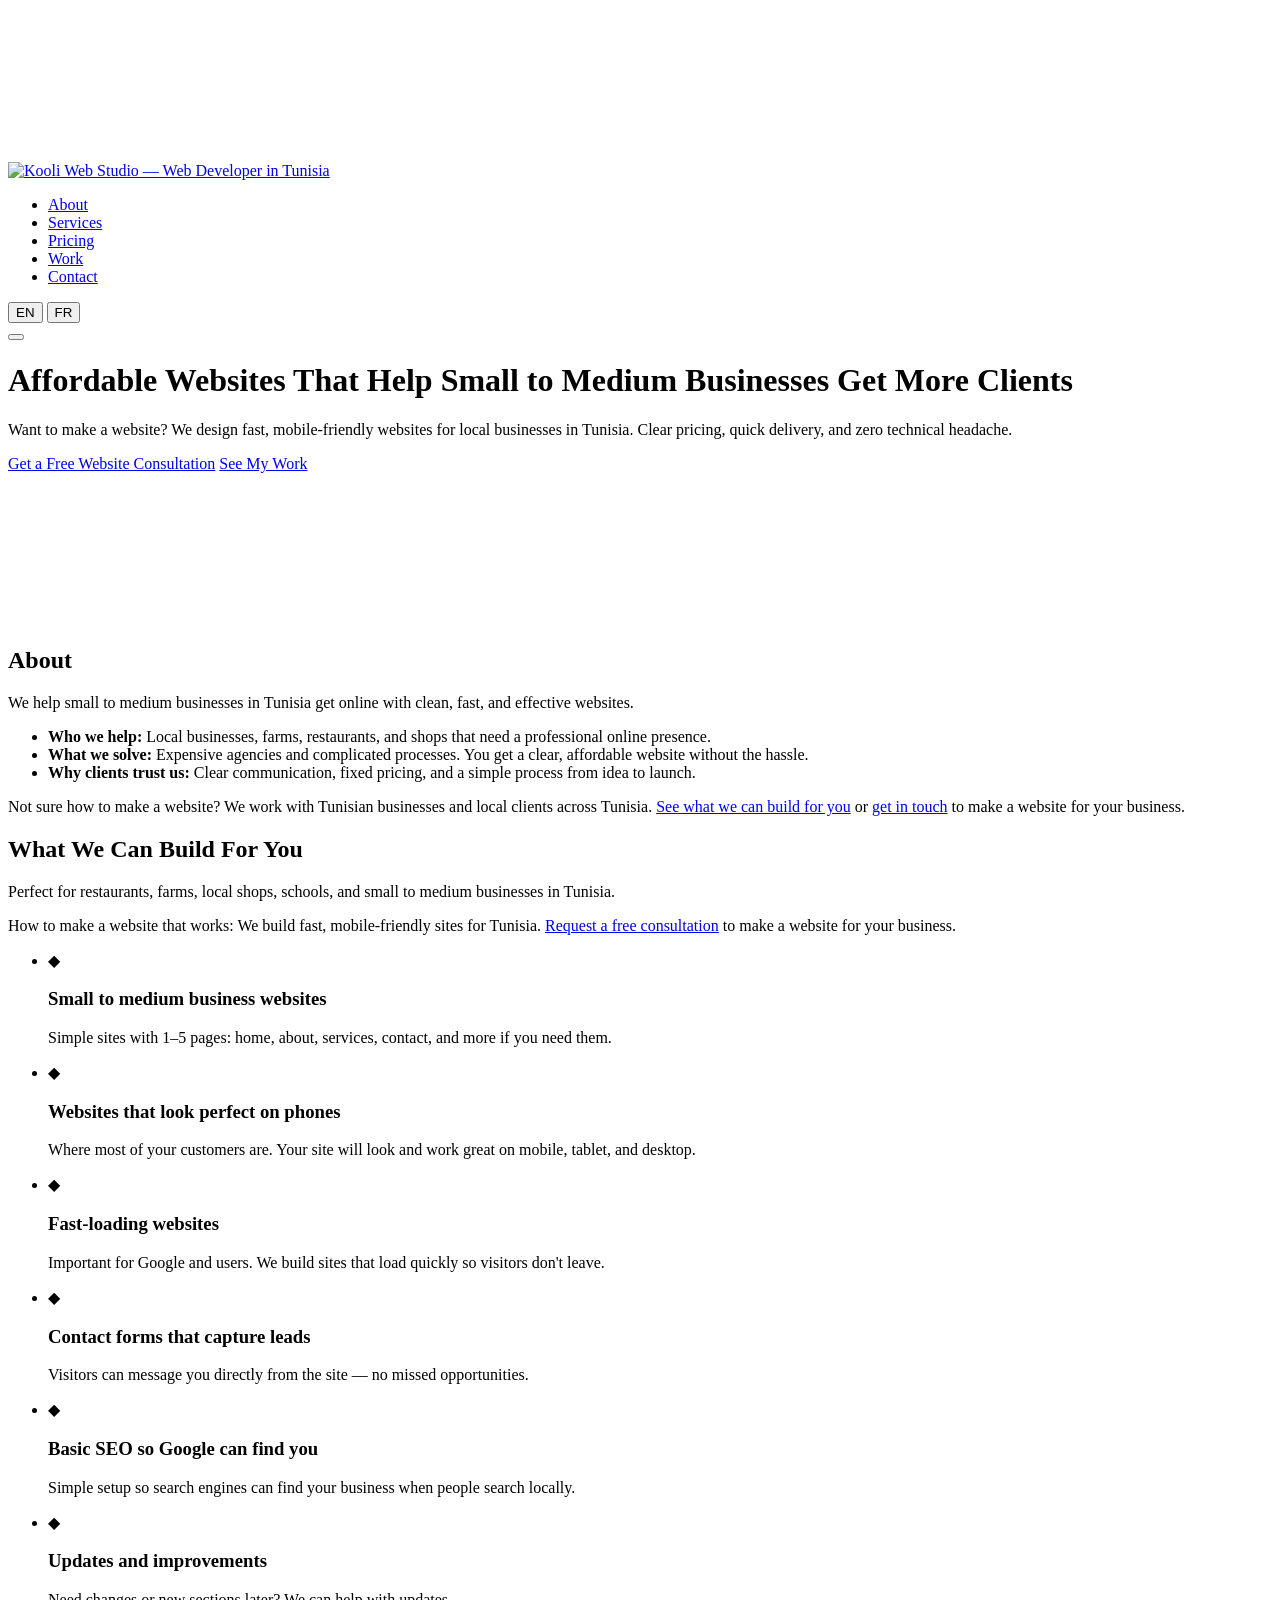
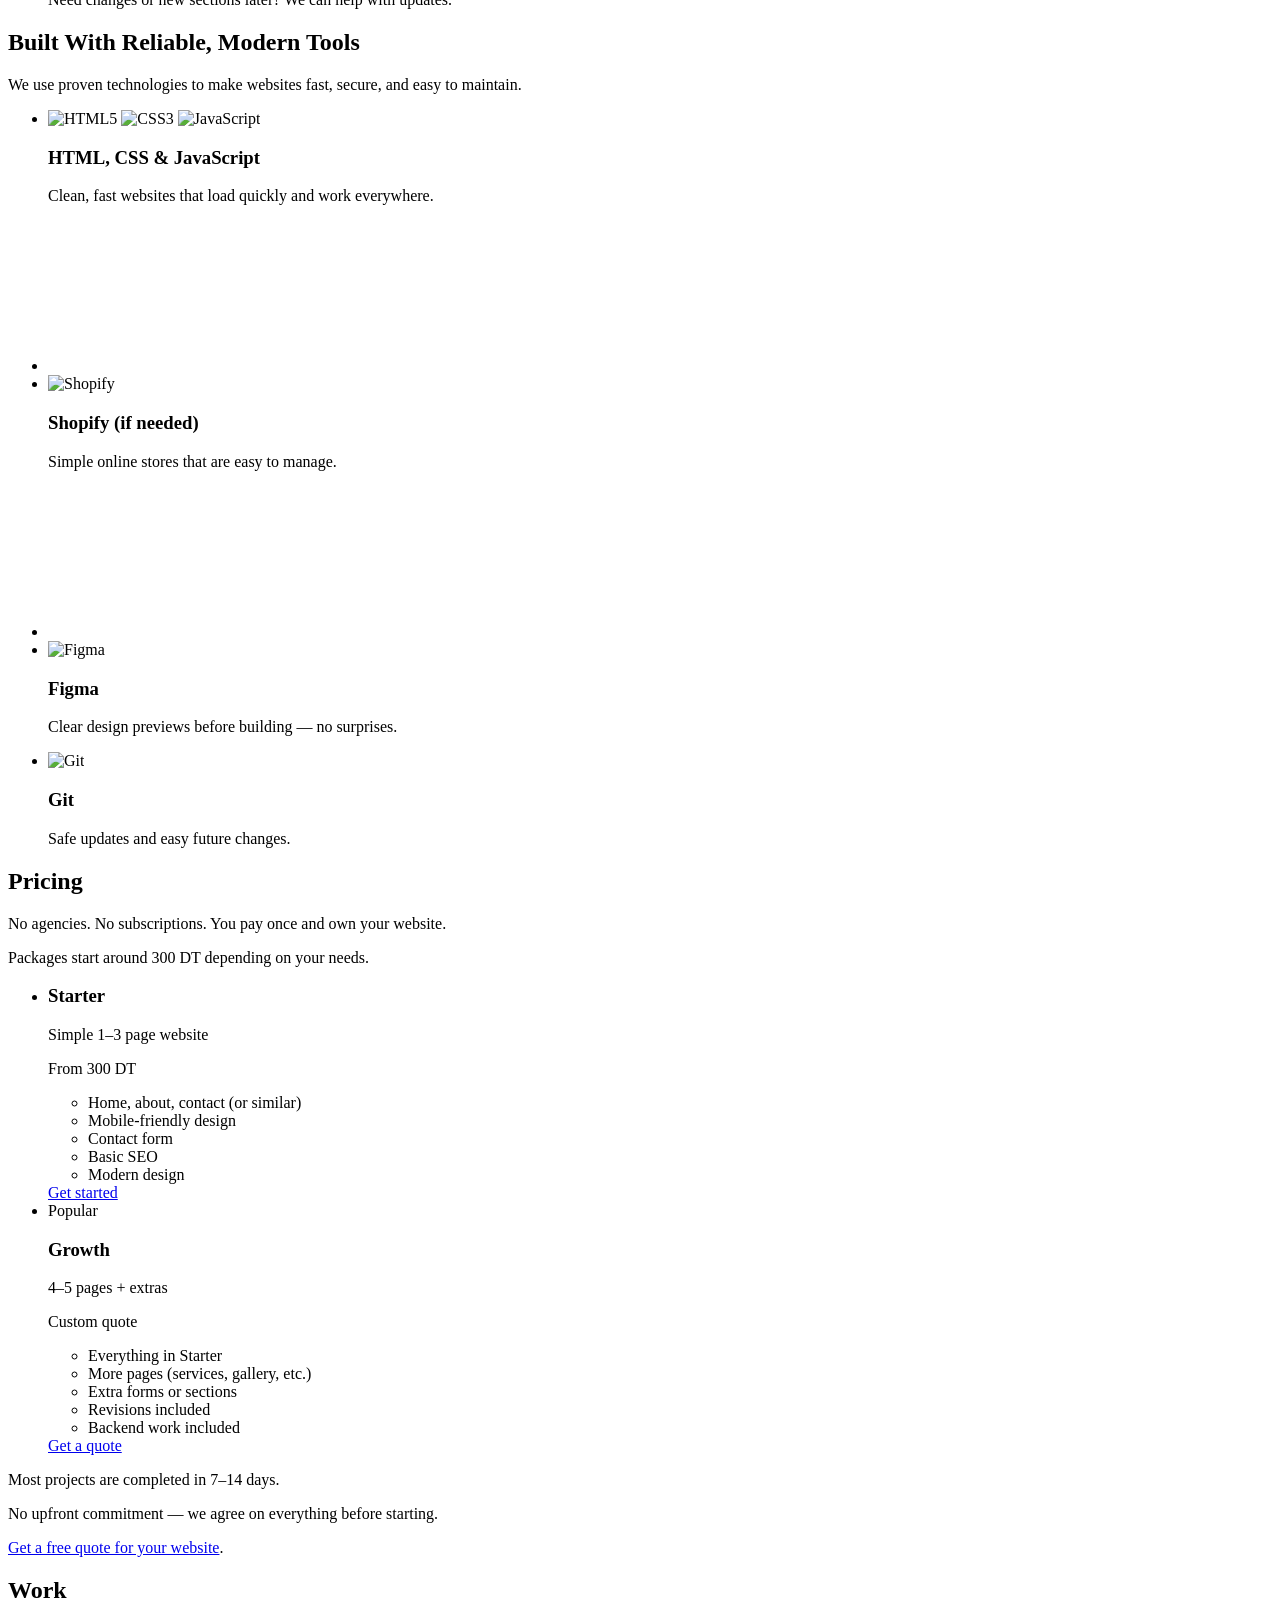
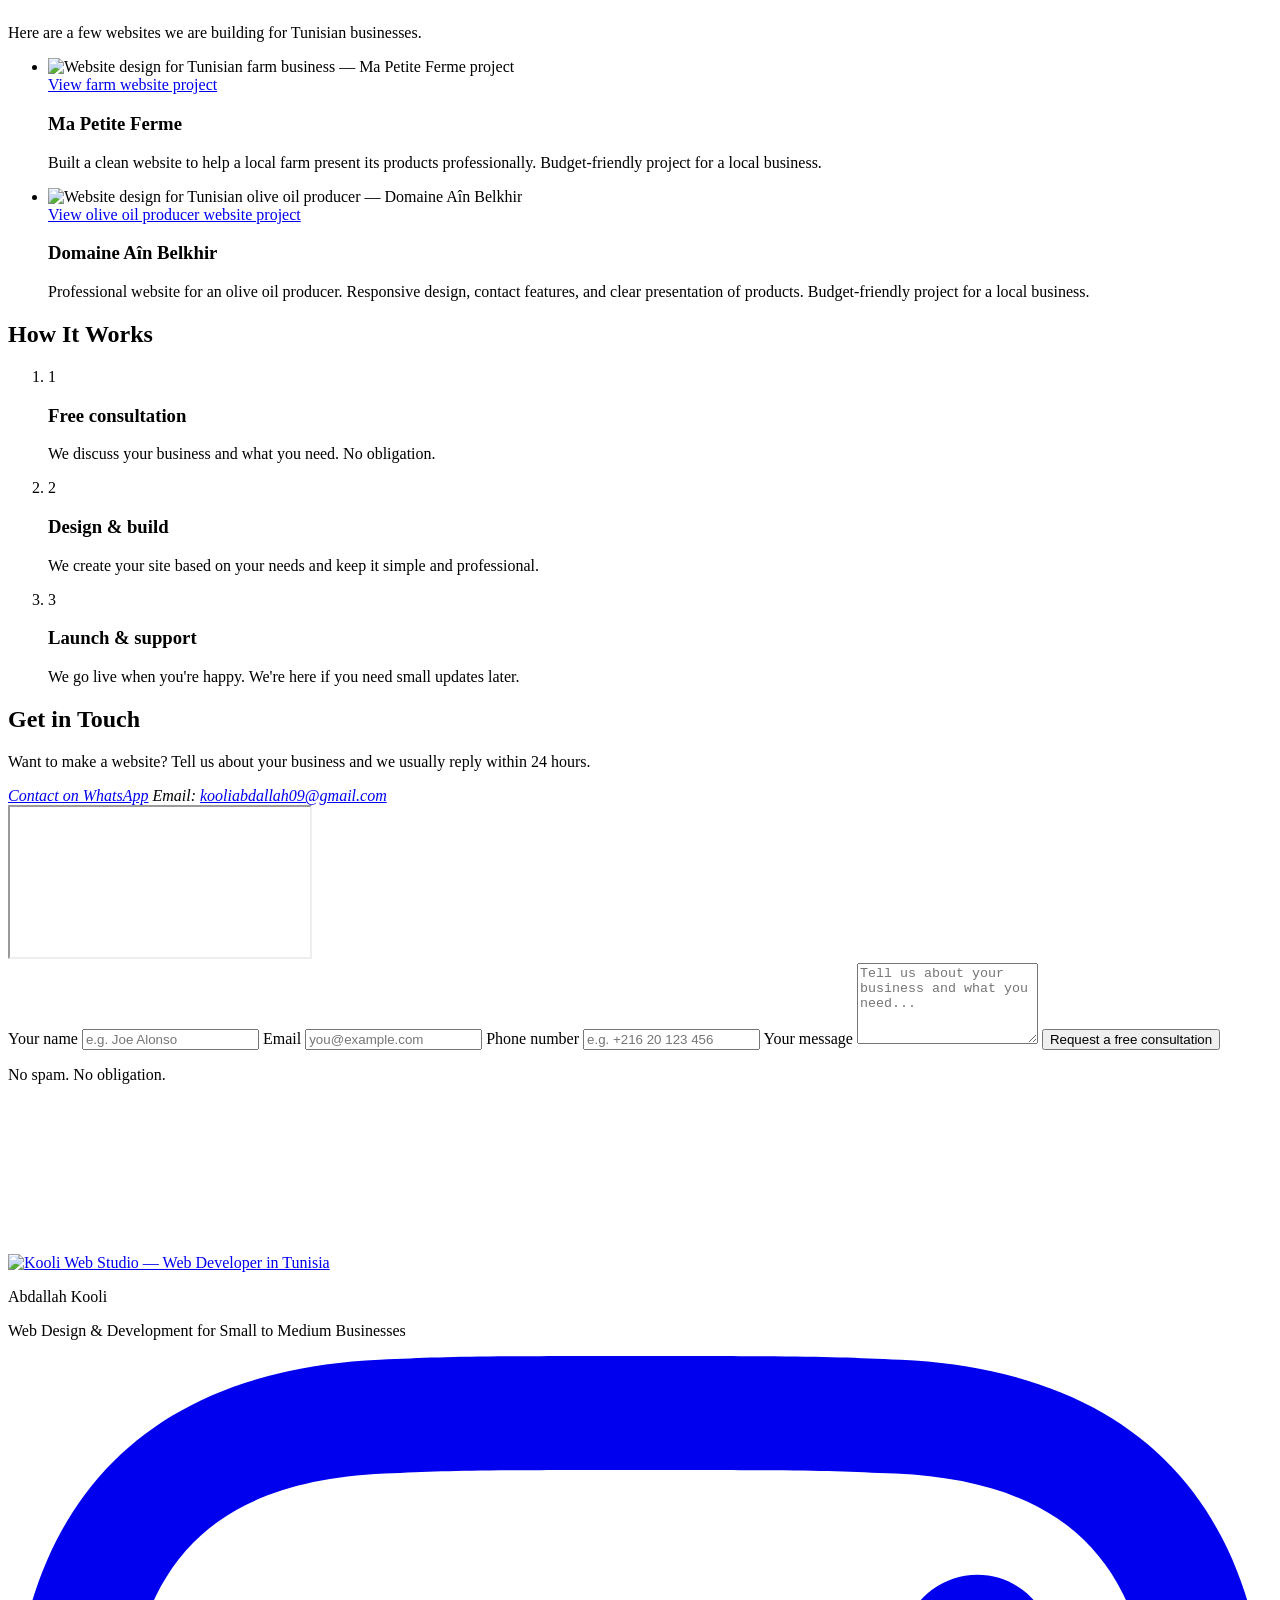
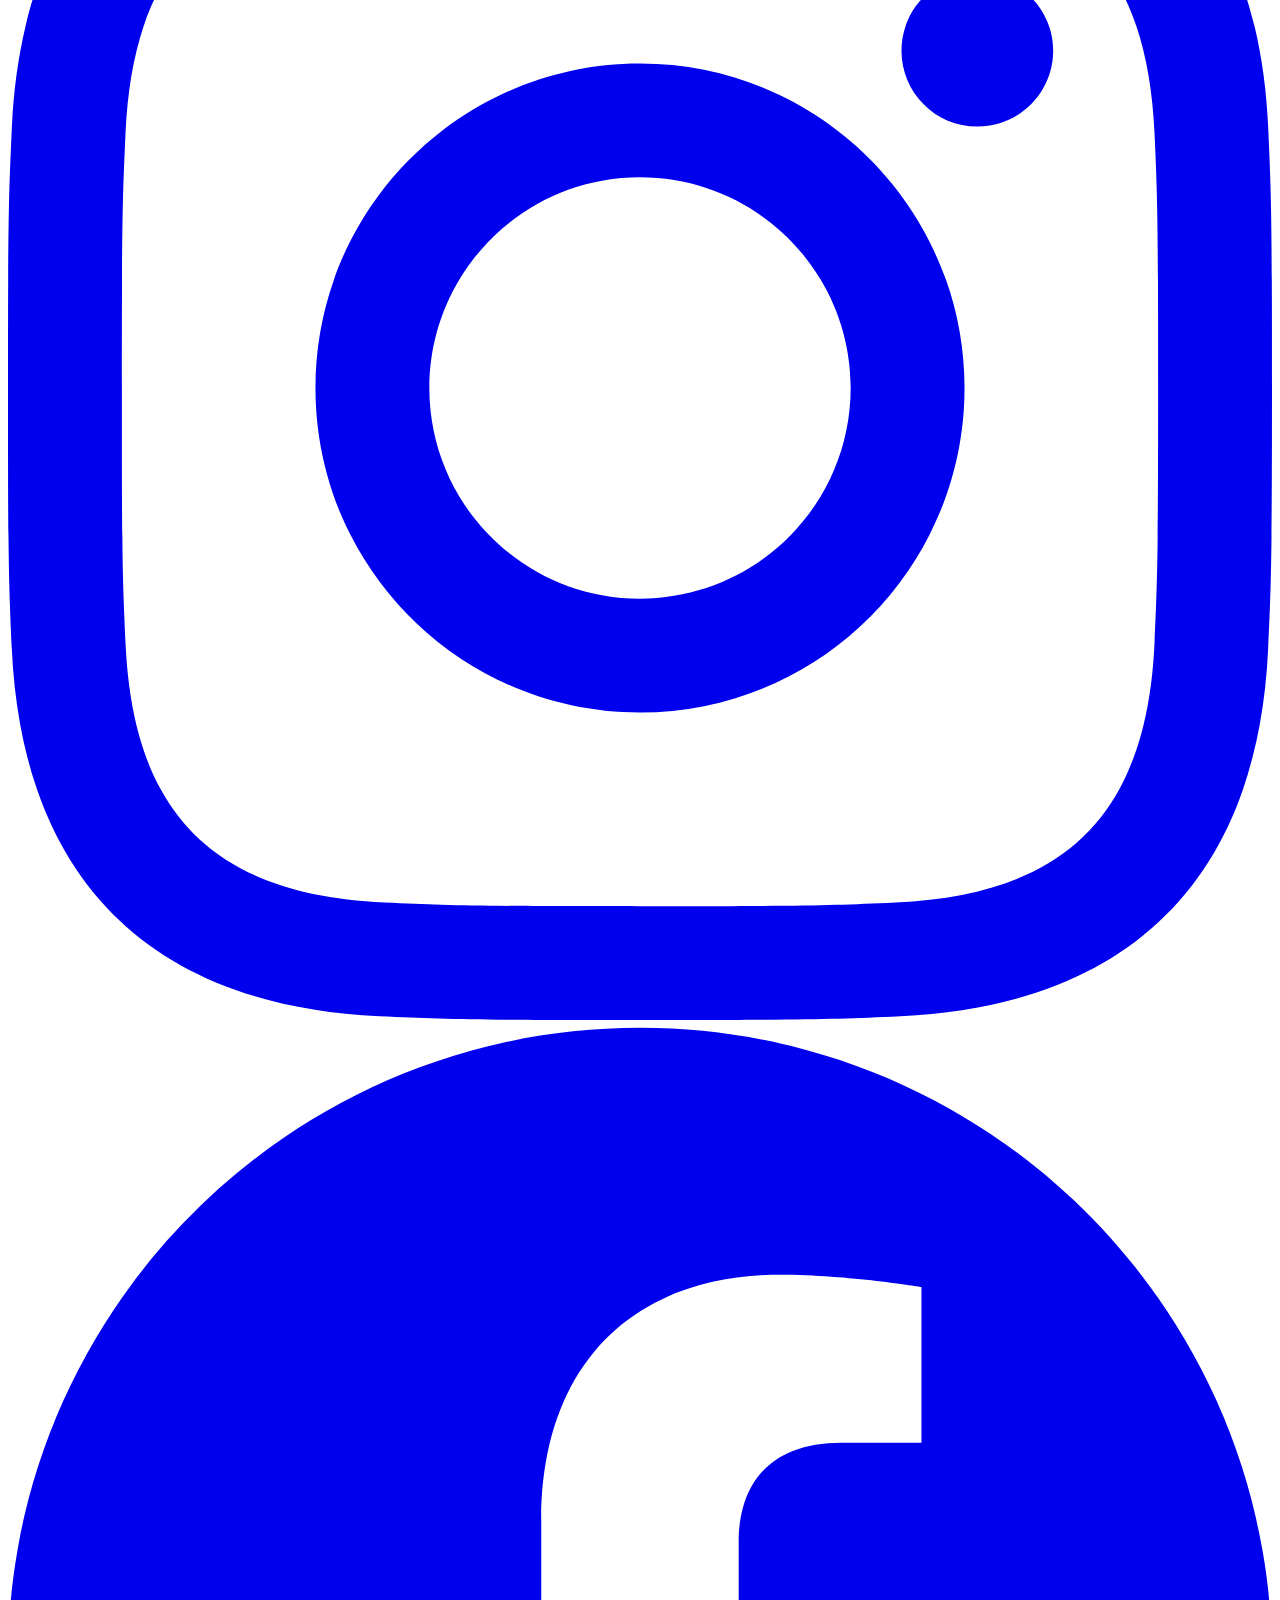
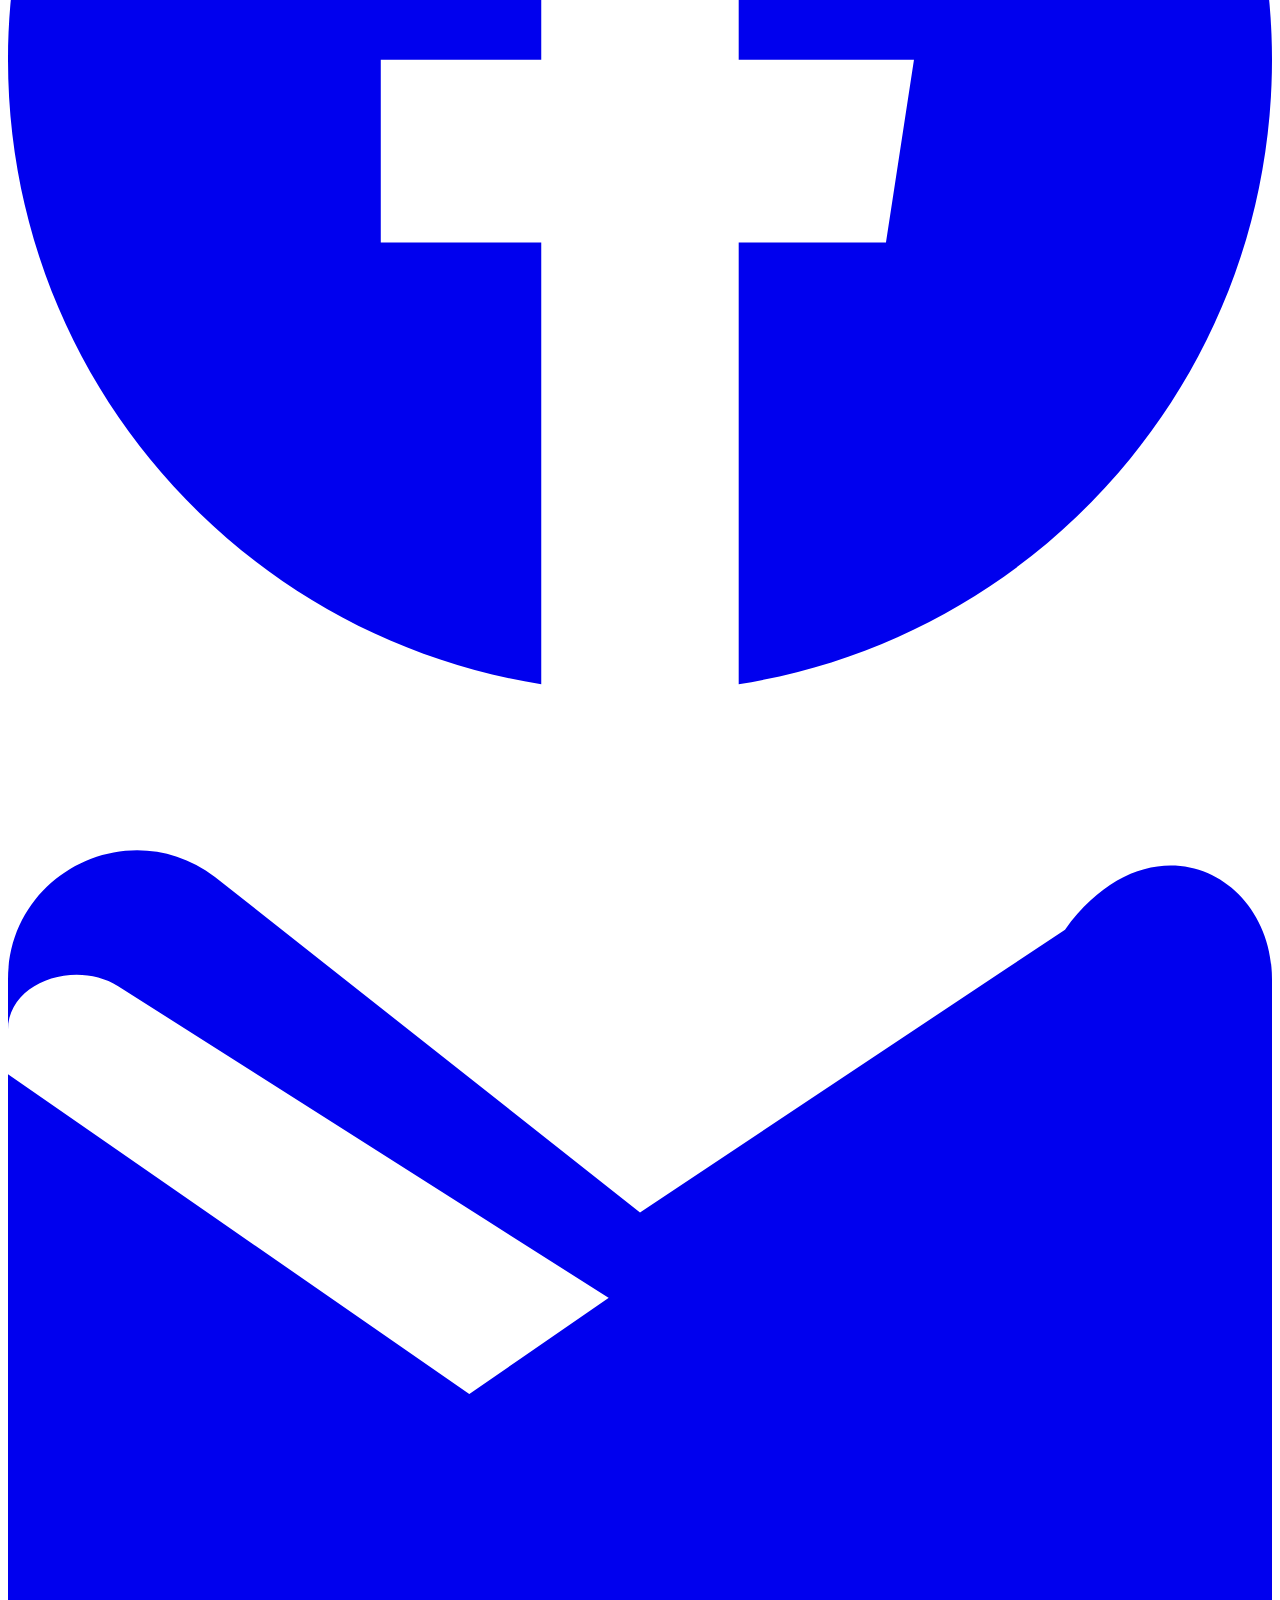
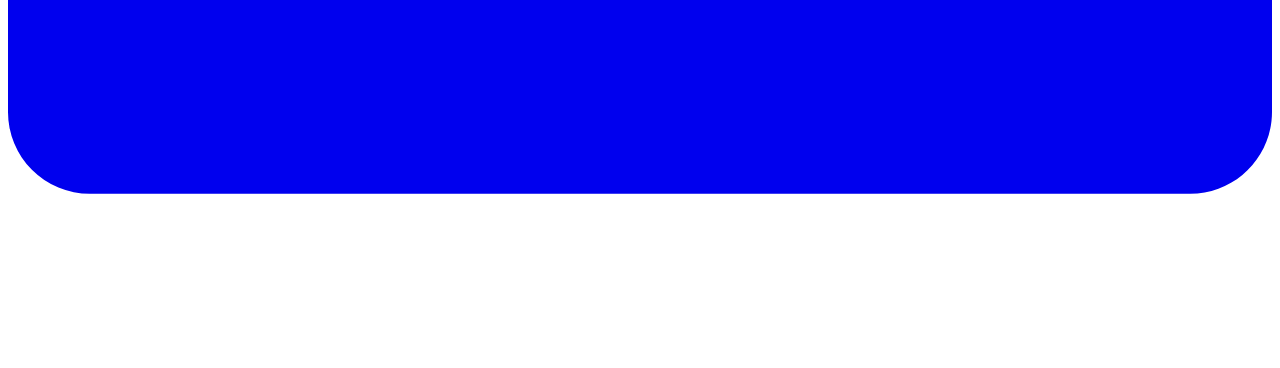
==== index.html @ bf726915 "Add files via upload" ====
<!DOCTYPE html>
<html lang="en">
<head>
  <meta charset="UTF-8">
  <meta name="viewport" content="width=device-width, initial-scale=1.0">
  <!-- SEO: "how to make a website" / "make a website" + CTA + location -->
  <meta name="description" content="How to make a website? Web developer in Tunisia — We make a website for your business: fast, mobile-friendly, clear pricing. Free consultation.">
  <!-- SEO: title under 60 chars, primary keyword "Web Developer in Tunisia" -->
  <title>Kooli Web Studio | Web Developer in Tunisia | Website Design for Small Business</title>
  <!-- SEO: canonical URL — replace with your live site URL (e.g. https://yoursite.netlify.app/) -->
  <link rel="canonical" href="https://kooliwebstudio.com/">
  <!-- SEO: author -->
  <meta name="author" content="Kooli Web Studio">
  <!-- Open Graph (Facebook, LinkedIn, etc.) — replace your-domain.com and og-image path with your real URL -->
  <meta property="og:type" content="website">
  <meta property="og:url" content="https://kooliwebstudio.com/">
  <meta property="og:title" content="Web Developer in Tunisia | Website Design for Small Business">
  <meta property="og:description" content="How to make a website? We make a website for your business in Tunisia — fast, mobile-friendly, clear pricing. Free consultation.">
  <meta property="og:image" content="https://kooliwebstudio.com/images/logo.png">
  <meta property="og:locale" content="en_US">
  <!-- Twitter Card -->
  <meta name="twitter:card" content="summary_large_image">
  <meta name="twitter:title" content="Web Developer in Tunisia | Website Design for Small Business">
  <meta name="twitter:description" content="How to make a website? We make a website for your business in Tunisia — fast, clear pricing. Free consultation.">
  <meta name="twitter:image" content="https://kooliwebstudio.com/images/logo.png">
  <link rel="preconnect" href="https://fonts.googleapis.com">
  <link rel="preconnect" href="https://fonts.gstatic.com" crossorigin>
  <link href="https://fonts.googleapis.com/css2?family=DM+Sans:ital,opsz,wght@0,9..40,400;0,9..40,500;0,9..40,600;0,9..40,700&family=DM+Serif+Display&display=swap" rel="stylesheet">
  <link rel="stylesheet" href="css/style.css">
  <!-- SEO: LocalBusiness schema for local SEO (Tunisia) — update url and image with your live site -->
  <script type="application/ld+json">
  {
    "@context": "https://schema.org",
    "@type": "LocalBusiness",
    "name": "Kooli Web Studio",
    "description": "How to make a website? Web developer in Tunisia — We make a website for your business. Website design and development for small to medium businesses. Fast, mobile-friendly, clear pricing.",
    "url": "https://kooliwebstudio.com/",
    "email": "kooliabdallah09@gmail.com",
    "telephone": "+21625957969",
    "address": {
      "@type": "PostalAddress",
      "addressCountry": "TN",
      "addressRegion": "Tunisia"
    },
    "areaServed": {
      "@type": "Country",
      "name": "Tunisia"
    },
    "priceRange": "From 300 DT",
    "image": "https://kooliwebstudio.com/images/logo.png"
  }
  </script>
  <link rel="icon" type="images/x-icon" href="images/favicon.ico">
</head>
<body>
  <!-- ========== HERO SECTION ========== -->
  <header class="hero" id="home">
    <div class="hero-video-wrap" aria-hidden="true">
      <video class="hero-video" src="images/0001-3000.mp4" autoplay muted loop playsinline></video>
      <span class="hero-video-overlay"></span>
    </div>
    <div class="nav-shell">
      <nav class="nav" aria-label="Main navigation">
      <a href="#home" class="nav-logo">
        <img src="images/logo.png" alt="Kooli Web Studio — Web Developer in Tunisia" class="nav-logo-img" width="200" height="56" loading="eager">
      </a>
      <div class="nav-right">
        <ul class="nav-links">
          <li><a href="#about" data-i18n="nav.about">About</a></li>
          <li><a href="#services" data-i18n="nav.services">Services</a></li>
          <li><a href="#pricing" data-i18n="nav.pricing">Pricing</a></li>
          <li><a href="#work" data-i18n="nav.work">Work</a></li>
          <li><a href="#contact" data-i18n="nav.contact">Contact</a></li>
        </ul>
        <div class="lang-selector" role="group" aria-label="Language">
          <button type="button" class="lang-option" data-lang="en" aria-pressed="true">EN</button>
          <button type="button" class="lang-option" data-lang="fr" aria-pressed="false">FR</button>
        </div>
      </div>
      <button class="nav-toggle" aria-label="Open menu" aria-expanded="false">
        <span></span>
        <span></span>
        <span></span>
      </button>
      </nav>
    </div>
    <div class="hero-content">
      <h1 class="hero-title" data-i18n="hero.title">Affordable Websites That Help Small to Medium Businesses Get More Clients</h1>
      <p class="hero-subtitle" data-i18n="hero.subtitle">Want to make a website? We design fast, mobile-friendly websites for local businesses in Tunisia. Clear pricing, quick delivery, and zero technical headache.</p>
      <a href="#contact" class="btn btn-primary" data-i18n="hero.cta">Get a Free Website Consultation</a>
      <a href="#work" class="btn btn-outline" data-i18n="hero.ctaSecondary">See My Work</a>
    </div>
  </header>

  <main>
    <!-- ========== ABOUT ME SECTION (semantic: content about the business) ========== -->
    <section class="section about" id="about" aria-labelledby="about-heading">
      <div class="about-video-wrap" aria-hidden="true">
        <video class="about-video about-video-desktop" src="images/0001-0156.mp4" autoplay muted loop playsinline></video>
        <video class="about-video about-video-mobile" src="images/0001-0120.mp4" autoplay muted loop playsinline></video>
      </div>
      <div class="container about-inner">
        <h2 id="about-heading" class="section-title" data-i18n="about.title">About</h2>
        <div class="about-content">
          <p class="about-lead" data-i18n="about.lead">We help small to medium businesses in Tunisia get online with clean, fast, and effective websites.</p>
          <ul class="about-bullets" aria-label="What we offer">
            <li data-i18n="about.bullet1" data-i18n-html="true"><strong>Who we help:</strong> Local businesses, farms, restaurants, and shops that need a professional online presence.</li>
            <li data-i18n="about.bullet2" data-i18n-html="true"><strong>What we solve:</strong> Expensive agencies and complicated processes. You get a clear, affordable website without the hassle.</li>
            <li data-i18n="about.bullet3" data-i18n-html="true"><strong>Why clients trust us:</strong> Clear communication, fixed pricing, and a simple process from idea to launch.</li>
          </ul>
          <!-- SEO: short local + problem/solution; internal link to Services -->
          <p class="about-seo" data-i18n="about.seo" data-i18n-html="true">Not sure how to make a website? We work with Tunisian businesses and local clients across Tunisia. <a href="#services">See what we can build for you</a> or <a href="#contact">get in touch</a> to make a website for your business.</p>
        </div>
      </div>
    </section>

    <!-- ========== SERVICES SECTION ========== -->
    <section class="section services" id="services" aria-labelledby="services-heading">
      <div class="container">
        <h2 id="services-heading" class="section-title" data-i18n="services.title">What We Can Build For You</h2>
        <!-- SEO: Services intro with Tunisia + local; internal link to Contact -->
        <p class="services-for-who" data-i18n="services.forWho">Perfect for restaurants, farms, local shops, schools, and small to medium businesses in Tunisia.</p>
        <p class="services-intro-seo" data-i18n="services.introSeo" data-i18n-html="true">How to make a website that works: We build fast, mobile-friendly sites for Tunisia. <a href="#contact">Request a free consultation</a> to make a website for your business.</p>
        <ul class="services-grid">
          <li class="service-card">
            <span class="service-icon" aria-hidden="true">◆</span>
            <h3 data-i18n="services.s1title">Small to medium business websites</h3>
            <p data-i18n="services.s1p">Simple sites with 1–5 pages: home, about, services, contact, and more if you need them.</p>
          </li>
          <li class="service-card">
            <span class="service-icon" aria-hidden="true">◆</span>
            <h3 data-i18n="services.s2title">Websites that look perfect on phones</h3>
            <p data-i18n="services.s2p">Where most of your customers are. Your site will look and work great on mobile, tablet, and desktop.</p>
          </li>
          <li class="service-card">
            <span class="service-icon" aria-hidden="true">◆</span>
            <h3 data-i18n="services.s3title">Fast-loading websites</h3>
            <p data-i18n="services.s3p">Important for Google and users. We build sites that load quickly so visitors don't leave.</p>
          </li>
          <li class="service-card">
            <span class="service-icon" aria-hidden="true">◆</span>
            <h3 data-i18n="services.s4title">Contact forms that capture leads</h3>
            <p data-i18n="services.s4p">Visitors can message you directly from the site — no missed opportunities.</p>
          </li>
          <li class="service-card">
            <span class="service-icon" aria-hidden="true">◆</span>
            <h3 data-i18n="services.s5title">Basic SEO so Google can find you</h3>
            <p data-i18n="services.s5p">Simple setup so search engines can find your business when people search locally.</p>
          </li>
          <li class="service-card">
            <span class="service-icon" aria-hidden="true">◆</span>
            <h3 data-i18n="services.s6title">Updates and improvements</h3>
            <p data-i18n="services.s6p">Need changes or new sections later? We can help with updates.</p>
          </li>
        </ul>
      </div>
    </section>

    <!-- ========== TECHNOLOGIES / TOOLS SECTION ========== -->
    <section class="section tech" id="tech" aria-labelledby="tech-heading">
      <div class="container">
        <h2 id="tech-heading" class="section-title" data-i18n="tech.title">Built With Reliable, Modern Tools</h2>
        <p class="tech-intro" data-i18n="tech.intro">We use proven technologies to make websites fast, secure, and easy to maintain.</p>
        <ul class="tech-list" aria-label="Technologies and tools">
          <li class="tech-card">
            <div class="tech-card-icons">
              <img src="https://cdn.simpleicons.org/html5/E34F26" alt="HTML5" width="32" height="32" loading="lazy">
              <img src="https://cdn.simpleicons.org/css/1572B6" alt="CSS3" width="32" height="32" loading="lazy">
              <img src="https://cdn.simpleicons.org/javascript/F7DF1E" alt="JavaScript" width="32" height="32" loading="lazy">
            </div>
            <h3 class="tech-card-title" data-i18n="tech.item1title">HTML, CSS & JavaScript</h3>
            <p class="tech-card-desc" data-i18n="tech.item1desc">Clean, fast websites that load quickly and work everywhere.</p>
          </li>
          <li class="tech-video-cell" aria-hidden="true">
            <div class="tech-video-wrap">
              <video class="tech-video" src="images/js.mp4" autoplay muted loop playsinline></video>
            </div>
          </li>
          <li class="tech-card">
            <img src="https://cdn.simpleicons.org/shopify/96BF48" alt="Shopify" class="tech-card-icon" width="40" height="40" loading="lazy">
            <h3 class="tech-card-title" data-i18n="tech.item2title">Shopify (if needed)</h3>
            <p class="tech-card-desc" data-i18n="tech.item2desc">Simple online stores that are easy to manage.</p>
          </li>
          <li class="tech-video-cell" aria-hidden="true">
            <div class="tech-video-wrap">
              <video class="tech-video" src="images/Shopify.mp4" autoplay muted loop playsinline></video>
            </div>
          </li>
          <li class="tech-card">
            <img src="https://cdn.simpleicons.org/figma/F24E1E" alt="Figma" class="tech-card-icon" width="40" height="40" loading="lazy">
            <h3 class="tech-card-title" data-i18n="tech.item3title">Figma</h3>
            <p class="tech-card-desc" data-i18n="tech.item3desc">Clear design previews before building — no surprises.</p>
          </li>
          <li class="tech-card">
            <img src="https://cdn.simpleicons.org/git/F05032" alt="Git" class="tech-card-icon" width="40" height="40" loading="lazy">
            <h3 class="tech-card-title" data-i18n="tech.item4title">Git</h3>
            <p class="tech-card-desc" data-i18n="tech.item4desc">Safe updates and easy future changes.</p>
          </li>
        </ul>
      </div>
    </section>

    <!-- ========== PRICING SECTION ========== -->
    <section class="section pricing" id="pricing" aria-labelledby="pricing-heading">
      <div class="container">
        <h2 id="pricing-heading" class="section-title" data-i18n="pricing.title">Pricing</h2>
        <p class="pricing-anchor" data-i18n="pricing.anchor">No agencies. No subscriptions. You pay once and own your website.</p>
        <p class="pricing-intro" data-i18n="pricing.intro">Packages start around 300 DT depending on your needs.</p>
        <ul class="pricing-grid">
          <li class="pricing-card">
            <h3 class="pricing-name" data-i18n="pricing.starterName">Starter</h3>
            <p class="pricing-desc" data-i18n="pricing.starterDesc">Simple 1–3 page website</p>
            <p class="pricing-price" data-i18n="pricing.starterPrice">From 300 DT</p>
            <ul class="pricing-features">
              <li data-i18n="pricing.starterF1">Home, about, contact (or similar)</li>
              <li data-i18n="pricing.starterF2">Mobile-friendly design</li>
              <li data-i18n="pricing.starterF3">Contact form</li>
              <li data-i18n="pricing.starterF4">Basic SEO</li>
              <li data-i18n="pricing.starterF5">Modern design</li>
            </ul>
            <a href="#contact" class="btn btn-primary" data-i18n="pricing.starterCta">Get started</a>
          </li>
          <li class="pricing-card pricing-card-featured">
            <span class="pricing-badge" data-i18n="pricing.badge">Popular</span>
            <h3 class="pricing-name" data-i18n="pricing.growthName">Growth</h3>
            <p class="pricing-desc" data-i18n="pricing.growthDesc">4–5 pages + extras</p>
            <p class="pricing-price" data-i18n="pricing.growthPrice">Custom quote</p>
            <ul class="pricing-features">
              <li data-i18n="pricing.growthF1">Everything in Starter</li>
              <li data-i18n="pricing.growthF2">More pages (services, gallery, etc.)</li>
              <li data-i18n="pricing.growthF3">Extra forms or sections</li>
              <li data-i18n="pricing.growthF4">Revisions included</li>
              <li data-i18n="pricing.growthF5">Backend work included</li>
            </ul>
            <a href="#contact" class="btn btn-primary" data-i18n="pricing.growthCta">Get a quote</a>
          </li>
        </ul>
        <p class="pricing-timeline" data-i18n="pricing.timeline">Most projects are completed in 7–14 days.</p>
        <p class="pricing-note" data-i18n="pricing.note">No upfront commitment — we agree on everything before starting.</p>
        <!-- SEO: internal link Pricing → Contact -->
        <p class="pricing-cta-seo"><a href="#contact">Get a free quote for your website</a>.</p>
      </div>
    </section>

    <!-- ========== PORTFOLIO / WORK SECTION ========== -->
    <section class="section portfolio" id="work" aria-labelledby="portfolio-heading">
      <div class="container">
        <h2 id="portfolio-heading" class="section-title" data-i18n="portfolio.title">Work</h2>
        <p class="portfolio-intro" data-i18n="portfolio.intro">Here are a few websites we are building for Tunisian businesses.</p>
        <ul class="portfolio-grid">
          <li class="portfolio-card">
            <div class="portfolio-image" role="img" aria-label="Website design for Tunisian farm business">
              <img src="images/mapetiteferme.png" alt="Website design for Tunisian farm business — Ma Petite Ferme project" width="400" height="200" loading="lazy">
            </div>
            <div class="portfolio-info">
              <a class="portfolio-label" href="https://mapetiteferme.netlify.app/" target="_blank" rel="noopener" data-i18n="portfolio.view1">View farm website project</a>
              <h3>Ma Petite Ferme</h3>
              <p data-i18n="portfolio.p1desc">Built a clean website to help a local farm present its products professionally. Budget-friendly project for a local business.</p>
            </div>
          </li>
          <li class="portfolio-card">
            <div class="portfolio-image portfolio-image-left" role="img" aria-label="Website design for Tunisian olive oil producer">
              <img src="images/ainbelkhir.png" alt="Website design for Tunisian olive oil producer — Domaine Aîn Belkhir" width="400" height="200" loading="lazy">
            </div>
            <div class="portfolio-info">
              <a class="portfolio-label" href="https://delicate-crumble-b4b08b.netlify.app/" target="_blank" rel="noopener" data-i18n="portfolio.view2">View olive oil producer website project</a>
              <h3>Domaine Aîn Belkhir</h3>
              <p data-i18n="portfolio.p2desc">Professional website for an olive oil producer. Responsive design, contact features, and clear presentation of products. Budget-friendly project for a local business.</p>
            </div>
          </li>
        </ul>
      </div>
    </section>

    <!-- ========== PROCESS SECTION (3 steps) ========== -->
    <section class="section process" id="process" aria-labelledby="process-heading">
      <div class="container">
        <h2 id="process-heading" class="section-title" data-i18n="process.title">How It Works</h2>
        <ol class="process-steps">
          <li class="process-step">
            <span class="process-number" aria-hidden="true">1</span>
            <h3 data-i18n="process.step1title">Free consultation</h3>
            <p data-i18n="process.step1p">We discuss your business and what you need. No obligation.</p>
          </li>
          <li class="process-step">
            <span class="process-number" aria-hidden="true">2</span>
            <h3 data-i18n="process.step2title">Design & build</h3>
            <p data-i18n="process.step2p">We create your site based on your needs and keep it simple and professional.</p>
          </li>
          <li class="process-step">
            <span class="process-number" aria-hidden="true">3</span>
            <h3 data-i18n="process.step3title">Launch & support</h3>
            <p data-i18n="process.step3p">We go live when you're happy. We're here if you need small updates later.</p>
          </li>
        </ol>
      </div>
    </section>

    <!-- ========== CONTACT SECTION (semantic: address for local SEO) ========== -->
    <section class="section contact" id="contact" aria-labelledby="contact-heading">
      <div class="container">
        <h2 id="contact-heading" class="section-title" data-i18n="contact.title">Get in Touch</h2>
        <p class="contact-intro" data-i18n="contact.intro">Want to make a website? Tell us about your business and we usually reply within 24 hours.</p>
        <!-- SEO: address markup for email + WhatsApp (crawlable, semantic) -->
        <div class="contact-direct">
          <address class="contact-address">
            <a href="https://wa.me/21625957969" class="btn btn-whatsapp" target="_blank" rel="noopener" data-i18n="contact.whatsapp">Contact on WhatsApp</a>
            <span class="contact-email">Email: <a href="mailto:kooliabdallah09@gmail.com">kooliabdallah09@gmail.com</a></span>
          </address>
        </div>
        <div id="form-success-message" class="form-success-message" role="status" aria-live="polite" hidden>
          <strong id="form-success-title">Thank you!</strong> <span id="form-success-text">Your message has been sent. We will get back to you soon.</span>
        </div>
        <!-- Form submits to hidden iframe so the page doesn't navigate; we show the message above instead -->
        <iframe name="formTarget" id="formTarget" class="form-target-iframe" title="Form submission"></iframe>
        <form class="contact-form" id="contact-form" action="https://script.google.com/macros/s/AKfycbyesJxDM-Nned18SRjrLMZ5-6qxHXw6rJcmr1XLJSrqJFvXw07IGDsYGyLOD7Z0eA/exec" method="POST" target="formTarget" aria-label="Contact form">
          <label for="name" data-i18n="contact.nameLabel">Your name</label>
          <input type="text" id="name" name="name" required data-i18n-placeholder="contact.namePlaceholder" placeholder="e.g. Joe Alonso">
          <label for="email" data-i18n="contact.emailLabel">Email</label>
          <input type="email" id="email" name="email" required data-i18n-placeholder="contact.emailPlaceholder" placeholder="you@example.com">
          <label for="phone" data-i18n="contact.phoneLabel">Phone number</label>
          <input type="tel" id="phone" name="phone" data-i18n-placeholder="contact.phonePlaceholder" placeholder="e.g. +216 20 123 456">
          <label for="message" data-i18n="contact.messageLabel">Your message</label>
          <textarea id="message" name="message" rows="5" required data-i18n-placeholder="contact.messagePlaceholder" placeholder="Tell us about your business and what you need..."></textarea>
          <button type="submit" class="btn btn-primary" data-i18n="contact.submit">Request a free consultation</button>
          <p class="contact-no-spam" data-i18n="contact.noSpam">No spam. No obligation.</p>
        </form>
      </div>
    </section>
  </main>

  <!-- ========== FOOTER ========== -->
  <footer class="footer">
    <div class="footer-video-wrap" aria-hidden="true">
      <video class="footer-video" src="images/183279-870457579.mp4" autoplay muted loop playsinline></video>
    </div>
    <div class="container footer-inner">
      <a href="#home" class="footer-logo" aria-label="Back to top – Kooli Web Studio">
        <img src="images/logo.png" alt="Kooli Web Studio — Web Developer in Tunisia" width="200" height="56" loading="lazy">
      </a>
      <p class="footer-name">Abdallah Kooli</p>
      <p class="footer-role" data-i18n="footer.role">Web Design & Development for Small to Medium Businesses</p>
      <nav class="footer-social" aria-label="Social links">
        <a href="https://www.instagram.com/kooliwebstudio/" target="_blank" rel="noopener noreferrer" aria-label="Instagram">
          <svg class="footer-icon" viewBox="0 0 24 24" aria-hidden="true"><path fill="currentColor" d="M12 2.163c3.204 0 3.584.012 4.85.07 3.252.148 4.771 1.691 4.919 4.919.058 1.265.069 1.645.069 4.849 0 3.205-.012 3.584-.069 4.849-.149 3.225-1.664 4.771-4.919 4.919-1.266.058-1.644.07-4.85.07-3.204 0-3.584-.012-4.849-.07-3.26-.149-4.771-1.699-4.919-4.92-.058-1.265-.07-1.644-.07-4.849 0-3.204.013-3.583.07-4.849.149-3.227 1.664-4.771 4.919-4.919 1.266-.057 1.645-.069 4.849-.069zm0-2.163c-3.259 0-3.667.014-4.947.072-4.358.2-6.78 2.618-6.98 6.98-.059 1.281-.073 1.689-.073 4.948 0 3.259.014 3.668.072 4.948.2 4.358 2.618 6.78 6.98 6.98 1.281.058 1.689.072 4.948.072 3.259 0 3.668-.014 4.948-.072 4.354-.2 6.782-2.618 6.979-6.98.059-1.28.073-1.689.073-4.948 0-3.259-.014-3.667-.072-4.947-.196-4.354-2.617-6.78-6.979-6.98-1.281-.059-1.69-.073-4.949-.073zm0 5.838c-3.403 0-6.162 2.759-6.162 6.162s2.759 6.163 6.162 6.163 6.162-2.759 6.162-6.163c0-3.403-2.759-6.162-6.162-6.162zm0 10.162c-2.209 0-4-1.79-4-4 0-2.209 1.791-4 4-4s4 1.791 4 4c0 2.21-1.791 4-4 4zm6.406-11.845c-.796 0-1.441.645-1.441 1.44s.645 1.44 1.441 1.44c.795 0 1.439-.645 1.439-1.44s-.644-1.44-1.439-1.44z"/></svg>
        </a>
        <a href="https://www.facebook.com/profile.php?id=61582143337637" target="_blank" rel="noopener noreferrer" aria-label="Facebook">
          <svg class="footer-icon" viewBox="0 0 24 24" aria-hidden="true"><path fill="currentColor" d="M24 12.073c0-6.627-5.373-12-12-12s-12 5.373-12 12c0 5.99 4.388 10.954 10.125 11.854v-8.385H7.078v-3.47h3.047V9.43c0-3.007 1.792-4.669 4.533-4.669 1.312 0 2.686.235 2.686.235v2.953H15.83c-1.491 0-1.956.925-1.956 1.874v2.25h3.328l-.532 3.47h-2.796v8.385C19.612 23.027 24 18.062 24 12.073z"/></svg>
        </a>
        <a href="mailto:kooliwebstudio@gmail.com" aria-label="Email (Gmail)">
          <svg class="footer-icon" viewBox="0 0 24 24" aria-hidden="true"><path fill="currentColor" d="M24 5.457v13.909c0 .857-.695 1.554-1.552 1.554H1.552A1.552 1.552 0 0 1 0 19.366V5.457c0-2.023 2.309-3.178 3.93-1.945L12 9.882l8.07-5.37C21.69 2.28 24 3.434 24 5.457zM12 11.882L2.092 5.585C1.291 5.079 0 5.496 0 6.415v12.951l9.75-6.721 2.25-1.55v-8.213zm0 2.133l-2.25 1.55L0 19.366V7.26l9.75 6.755v-.001L12 14.015z"/></svg>
        </a>
      </nav>
    </div>
  </footer>

  <script src="js/main.js"></script>
</body>
</html>
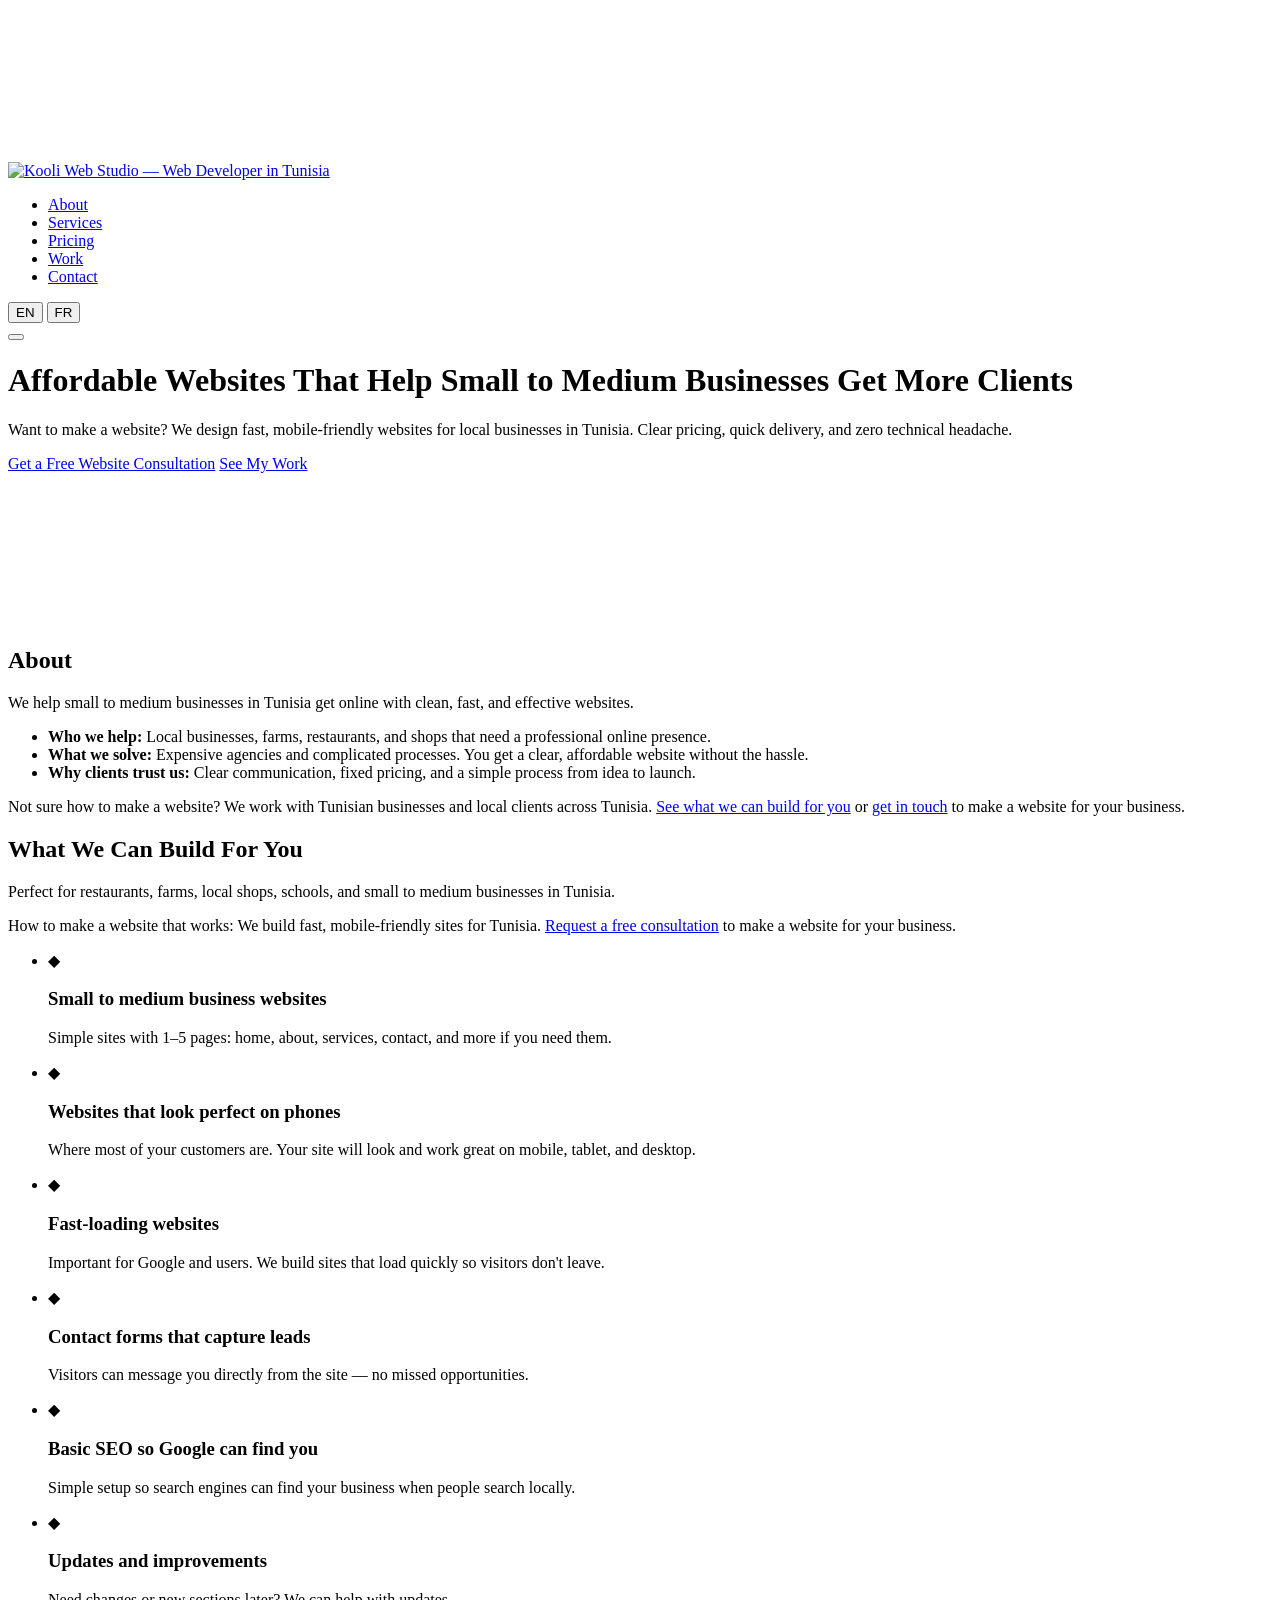
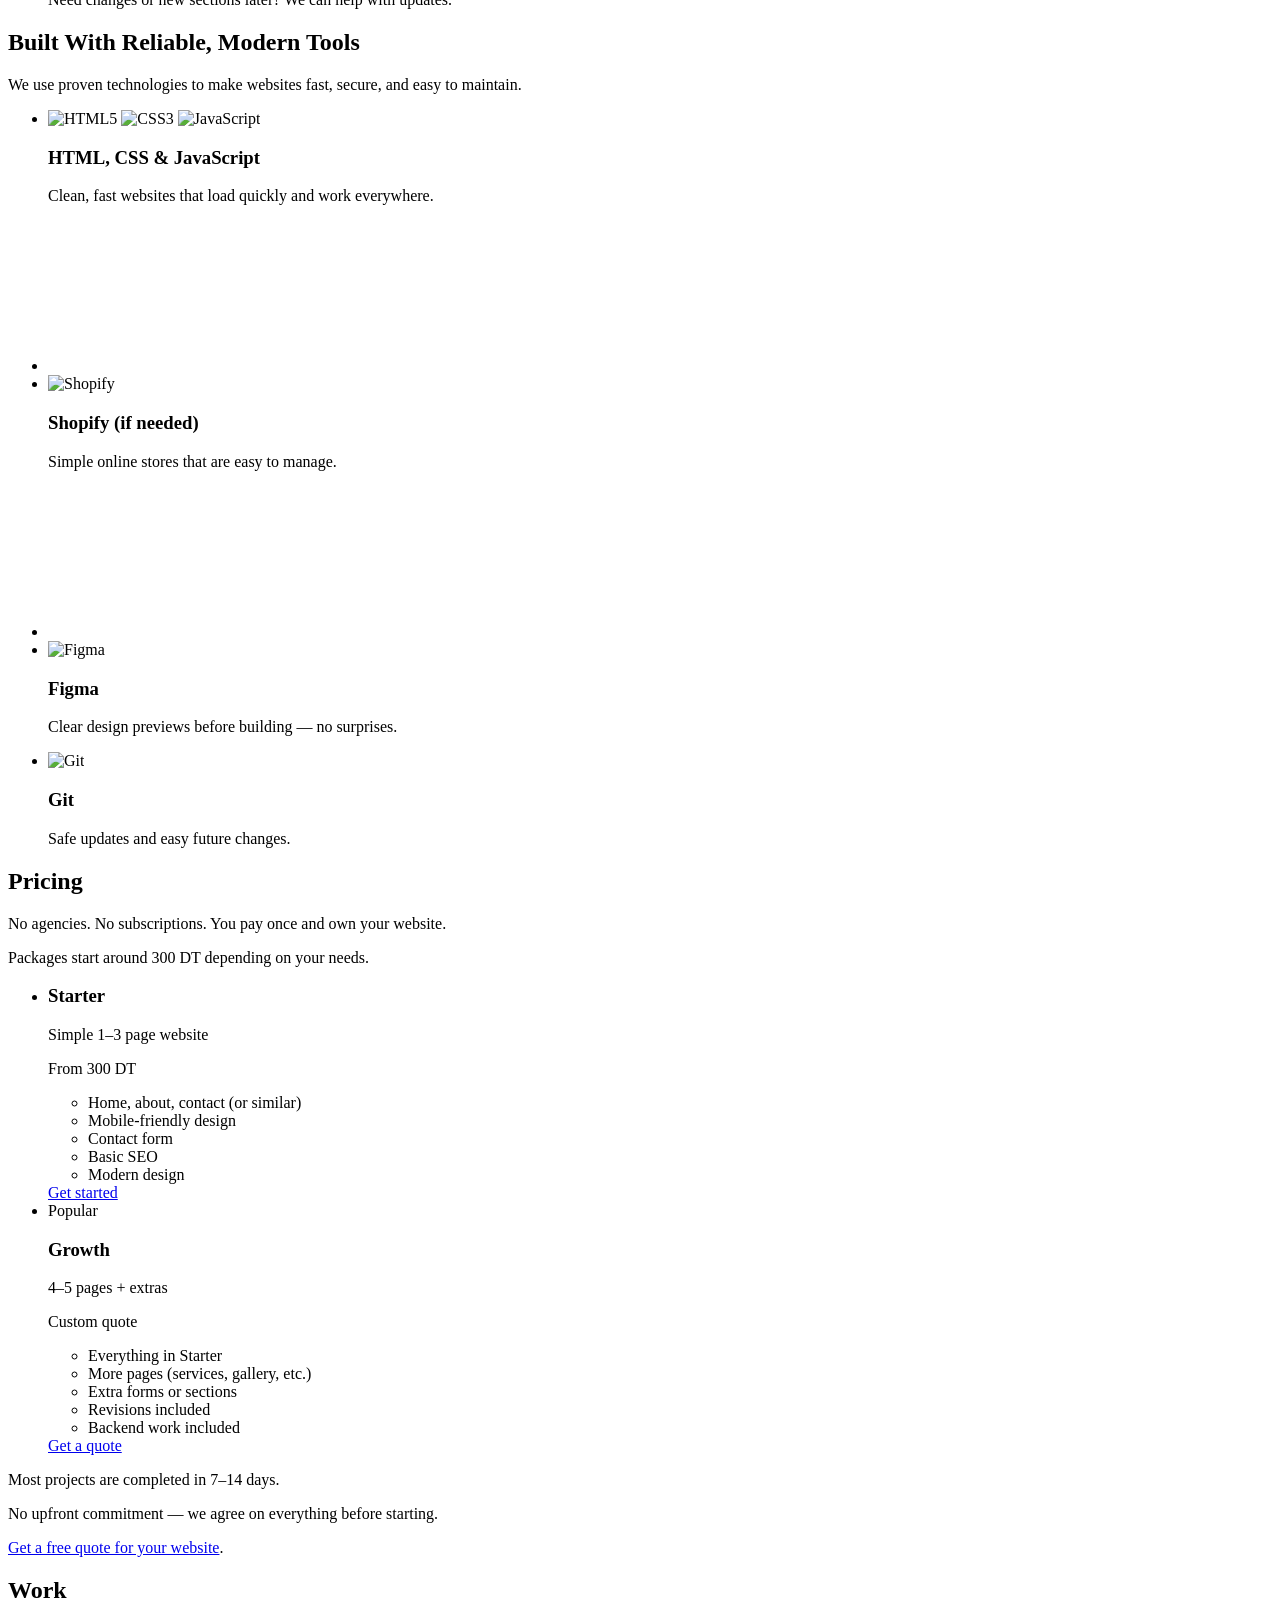
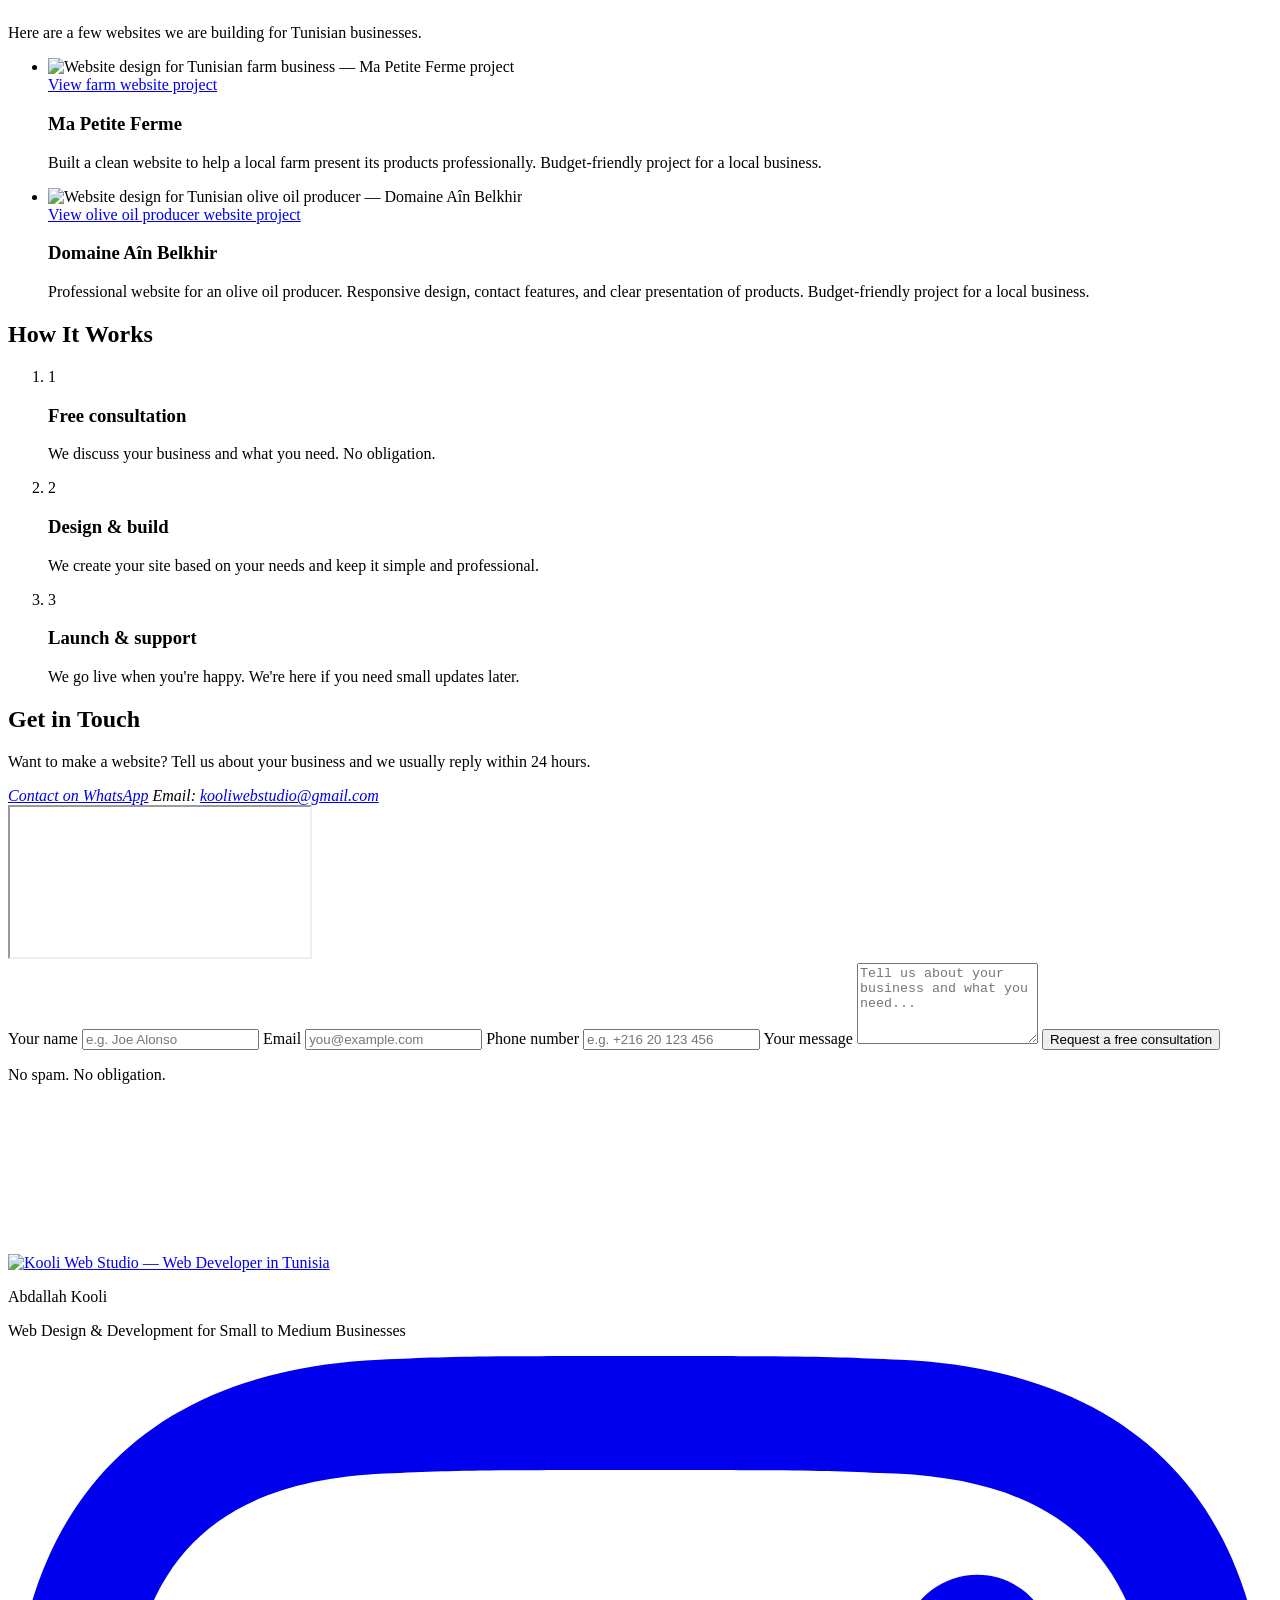
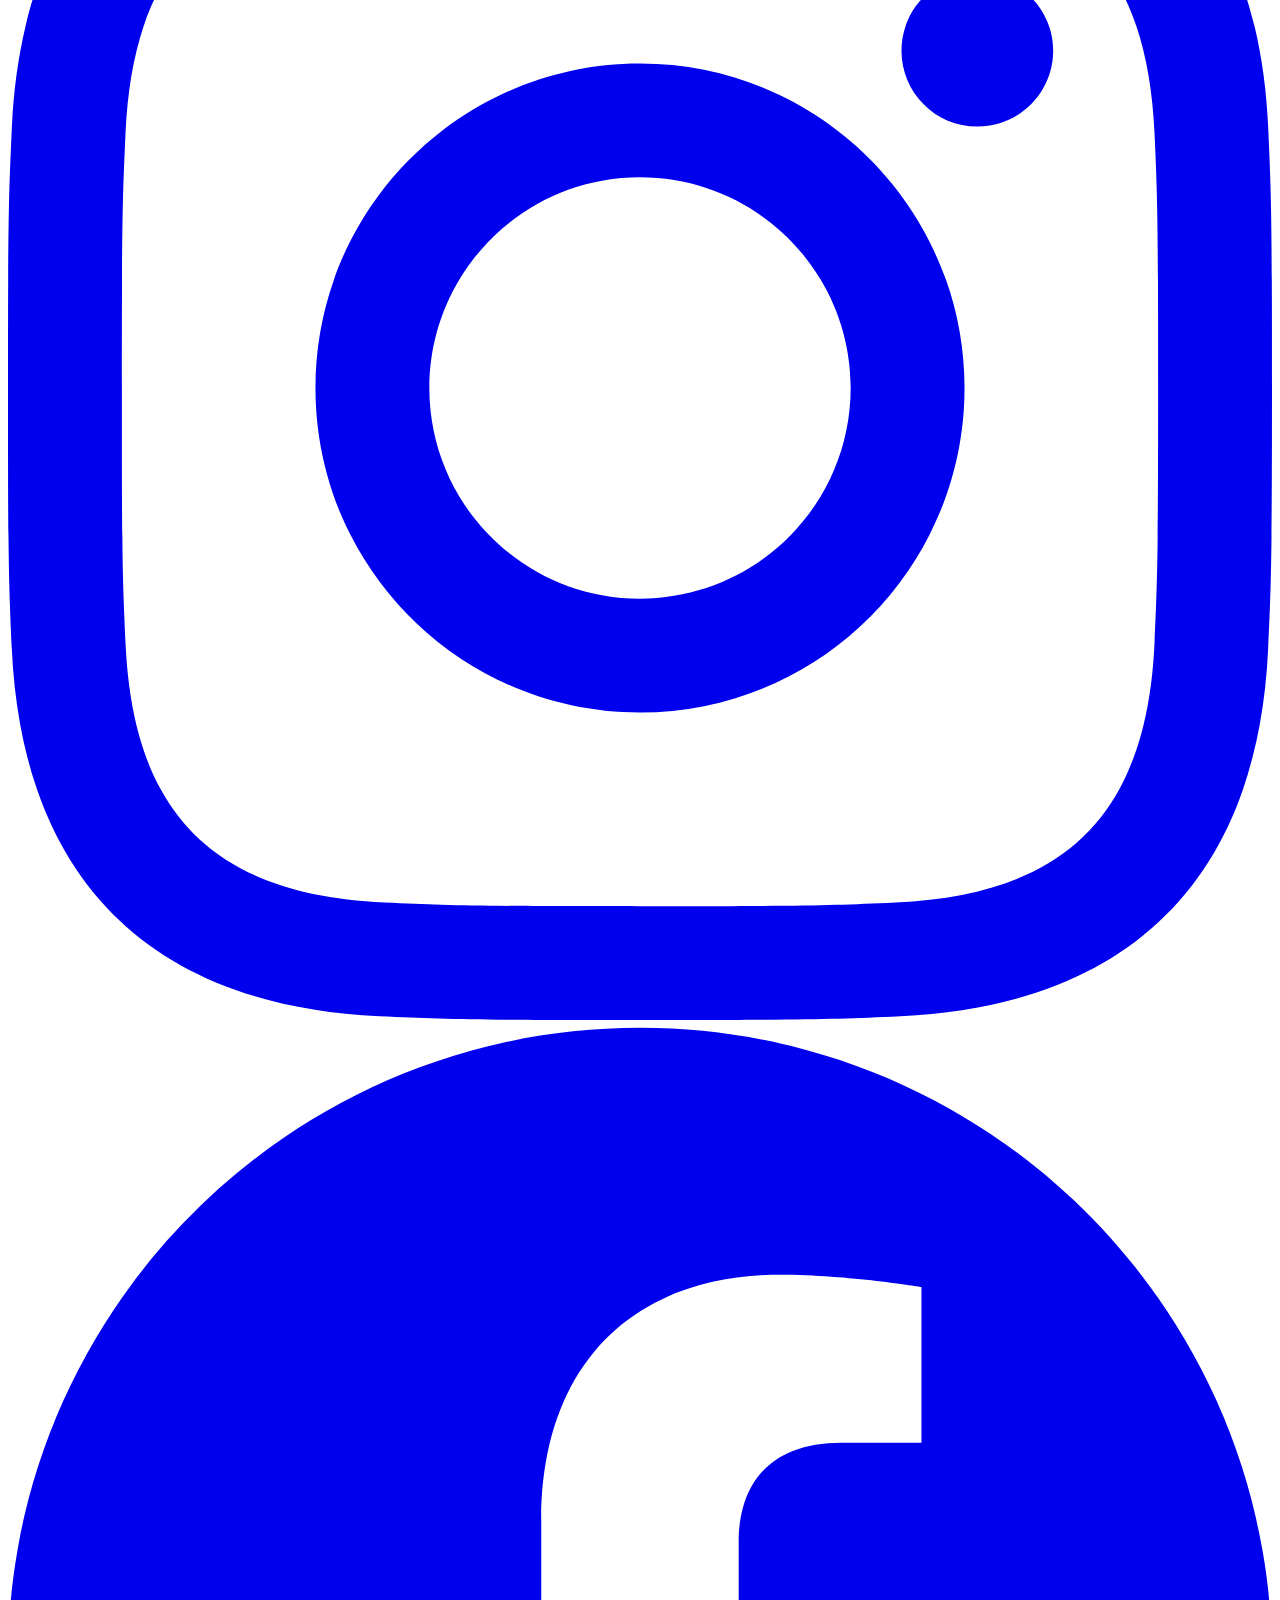
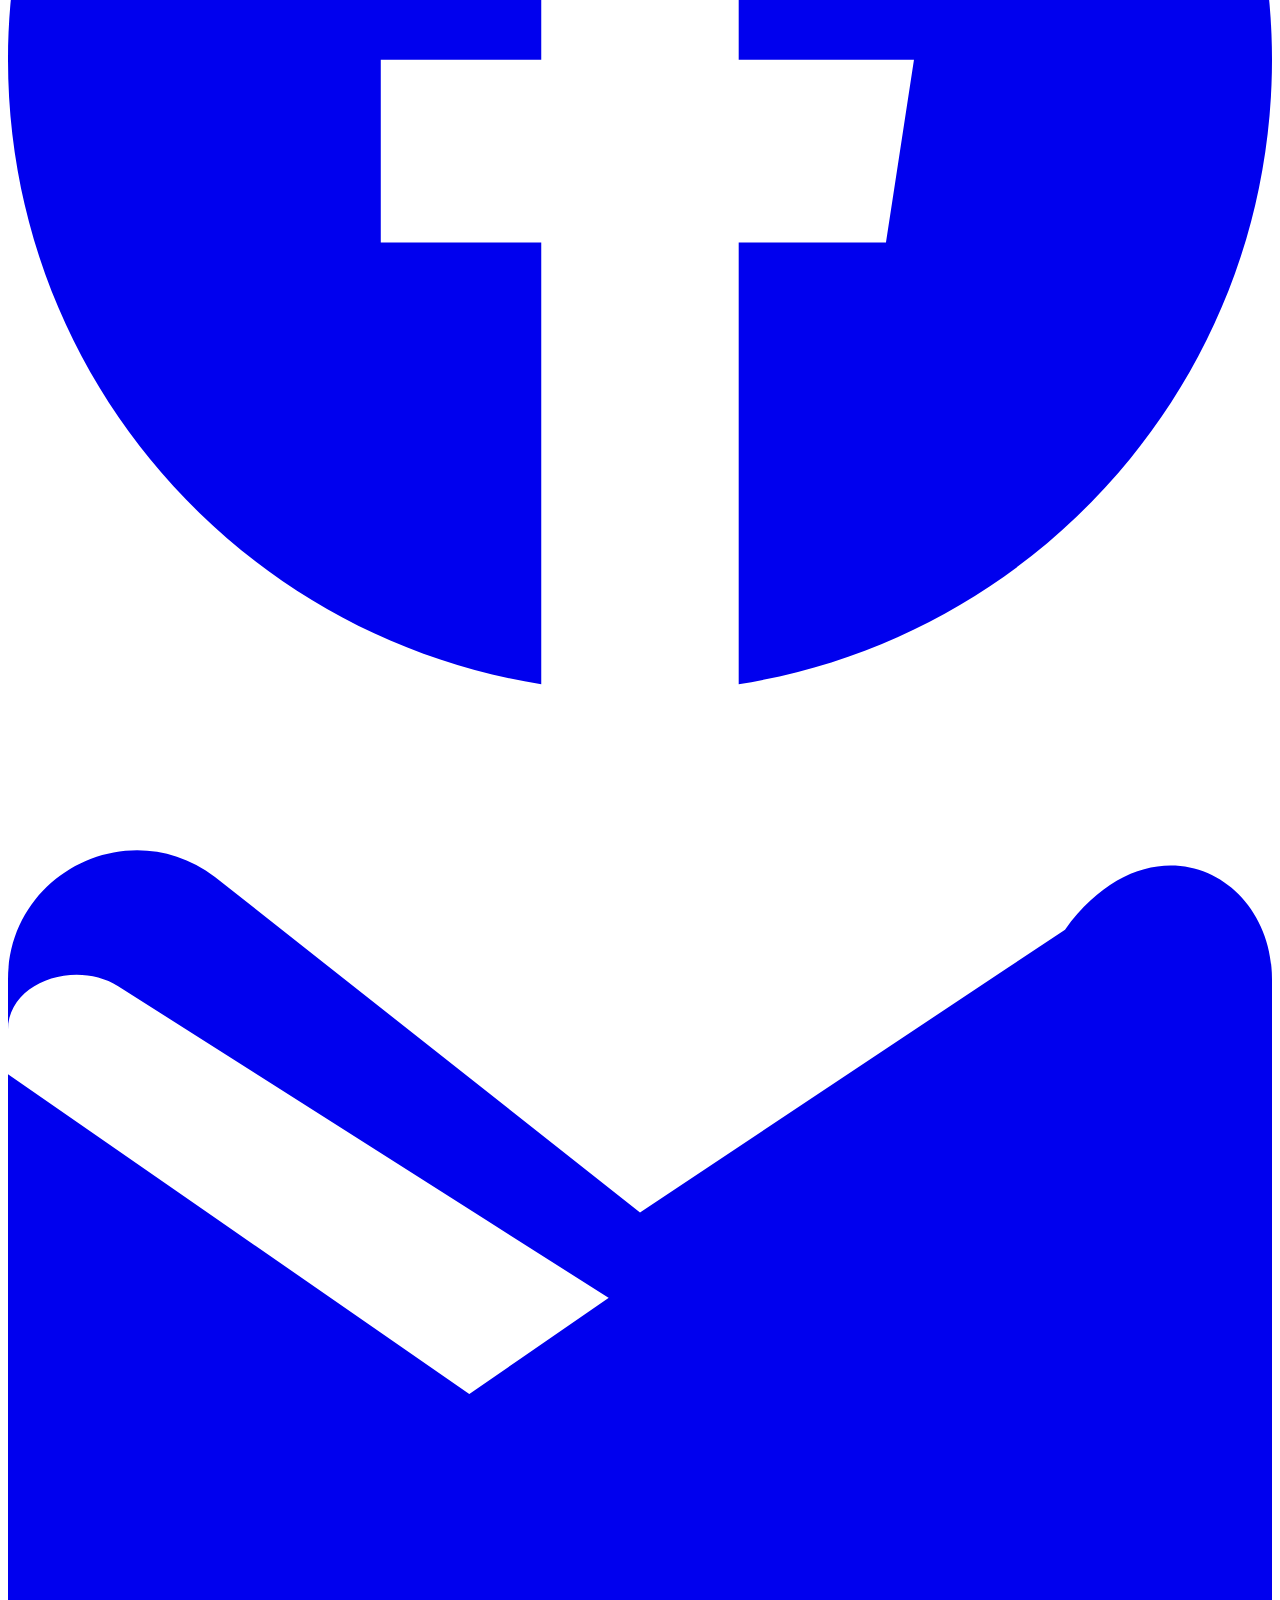
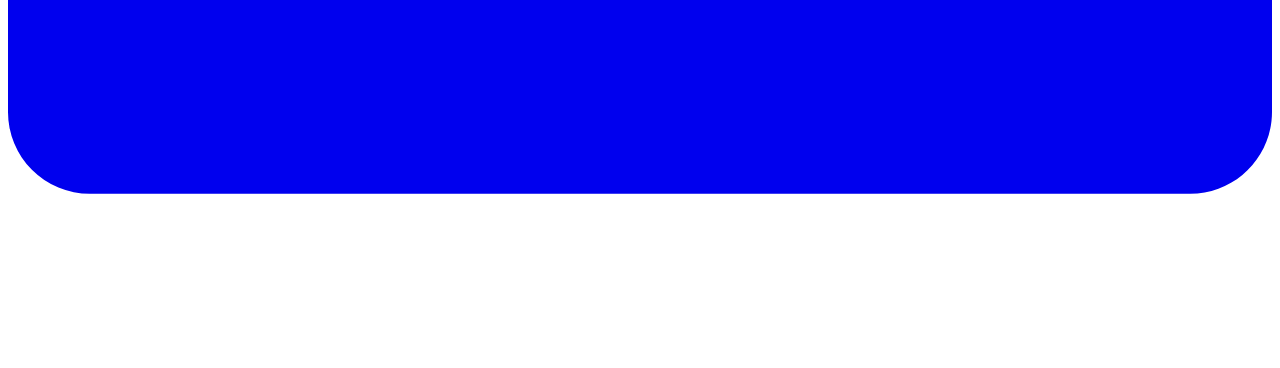
==== commit 5fe1a507: "Add files via upload" ====
--- a/index.html
+++ b/index.html
@@ -305,7 +305,7 @@
         <div class="contact-direct">
           <address class="contact-address">
             <a href="https://wa.me/21625957969" class="btn btn-whatsapp" target="_blank" rel="noopener" data-i18n="contact.whatsapp">Contact on WhatsApp</a>
-            <span class="contact-email">Email: <a href="mailto:kooliabdallah09@gmail.com">kooliabdallah09@gmail.com</a></span>
+            <span class="contact-email">Email: <a href="mailto:kooliwebstudio@gmail.com">kooliwebstudio@gmail.com</a></span>
           </address>
         </div>
         <div id="form-success-message" class="form-success-message" role="status" aria-live="polite" hidden>
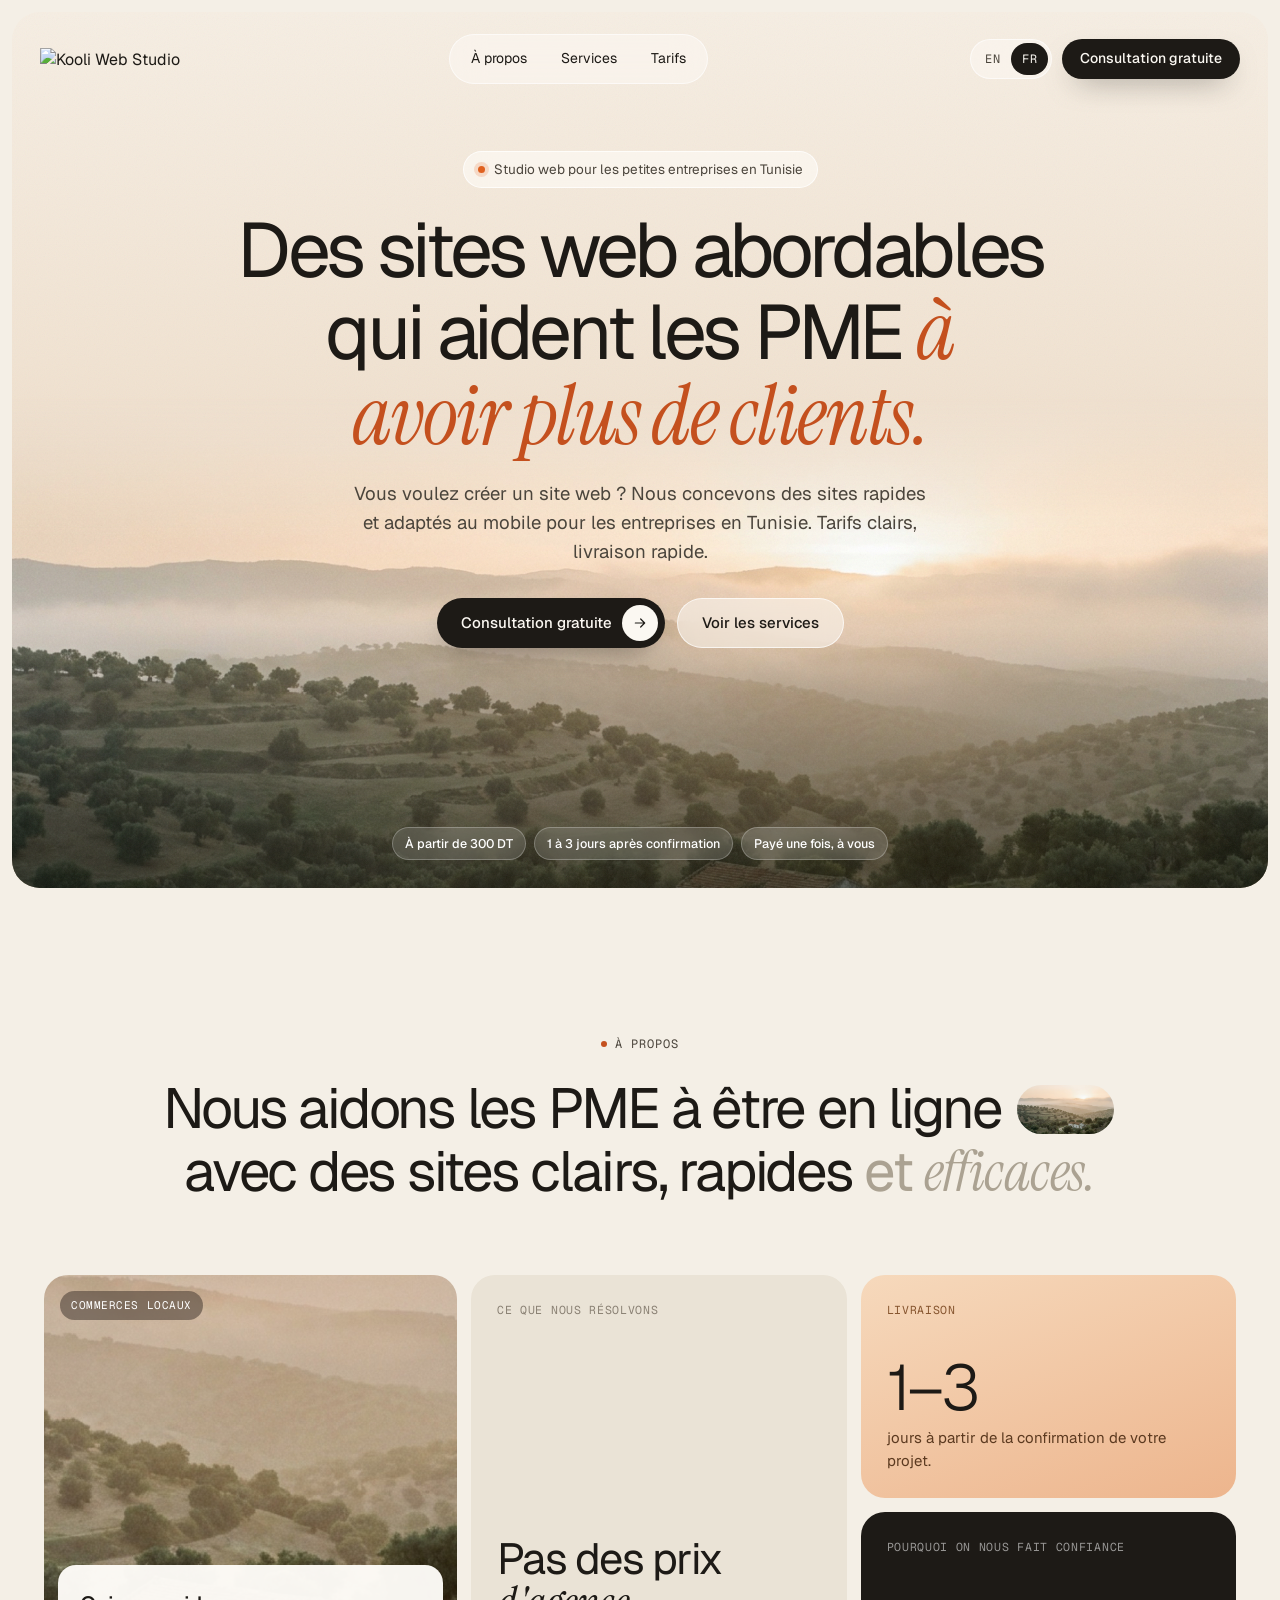
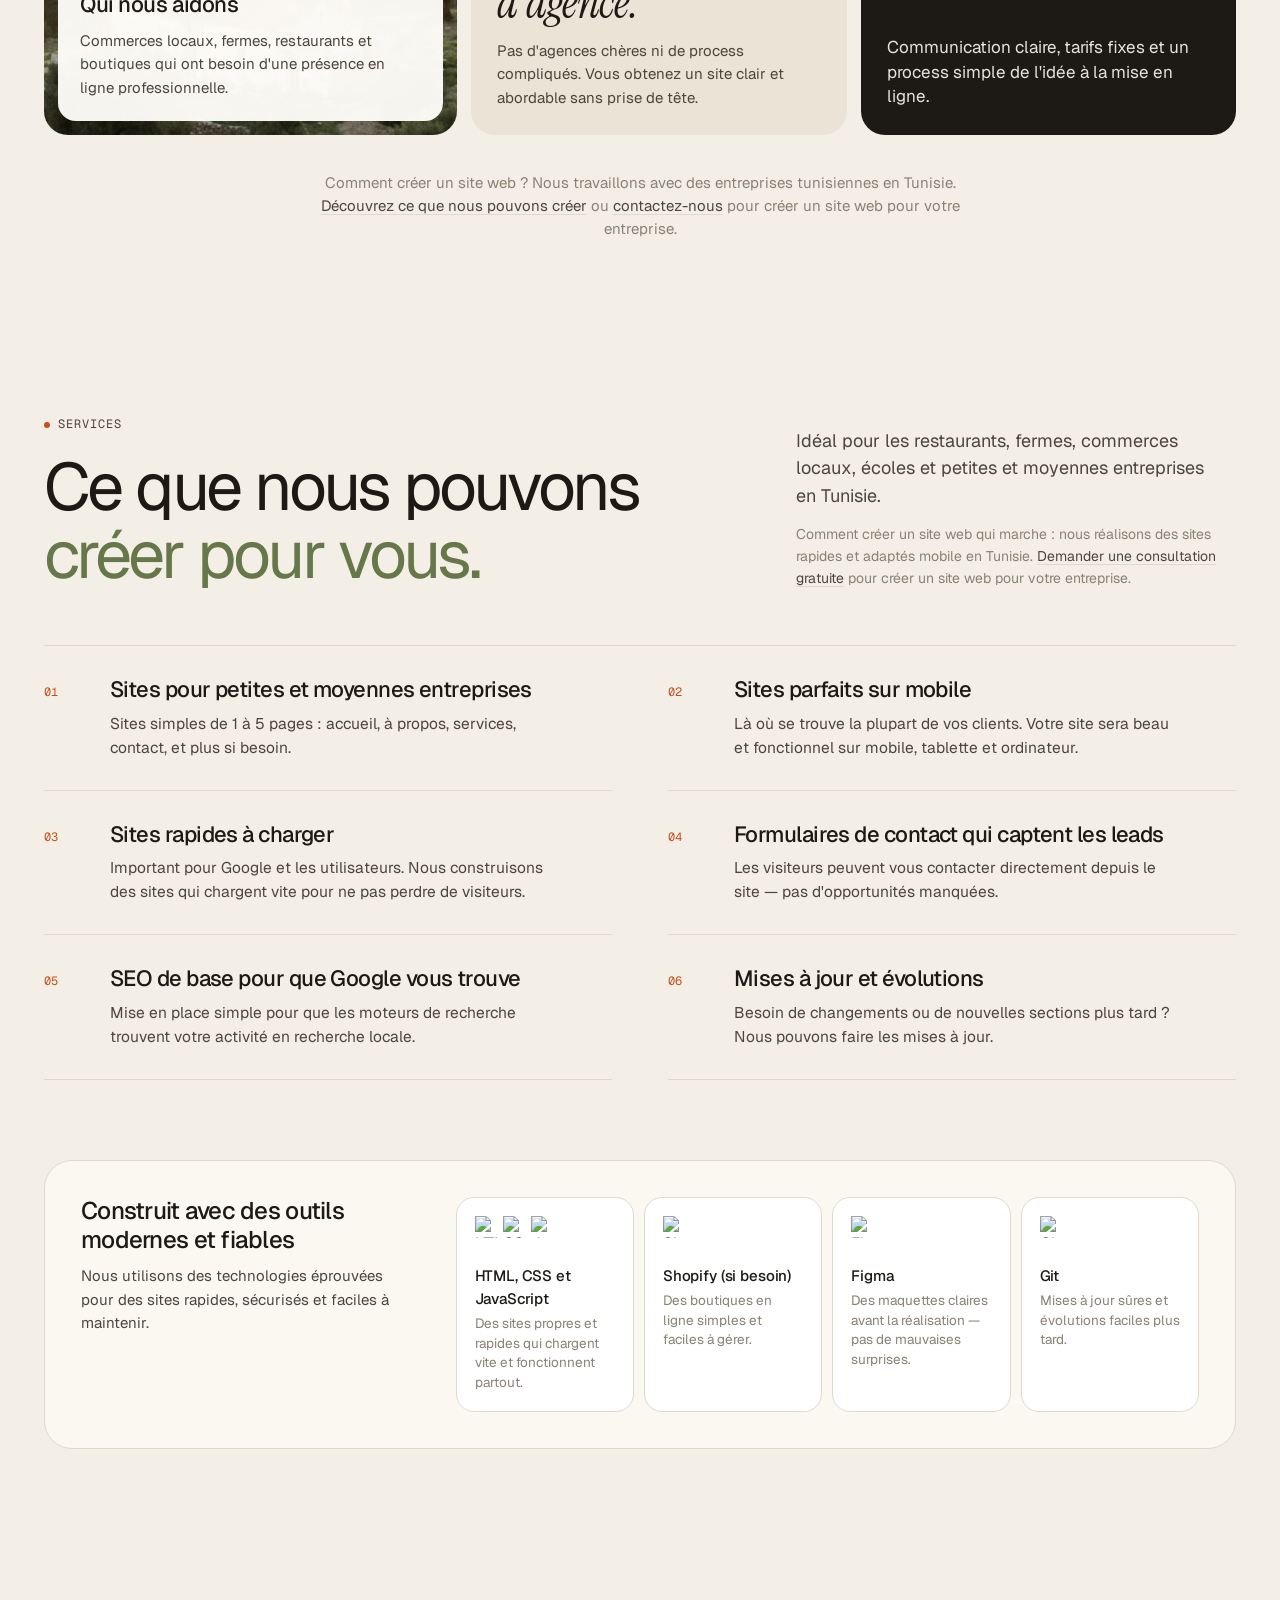
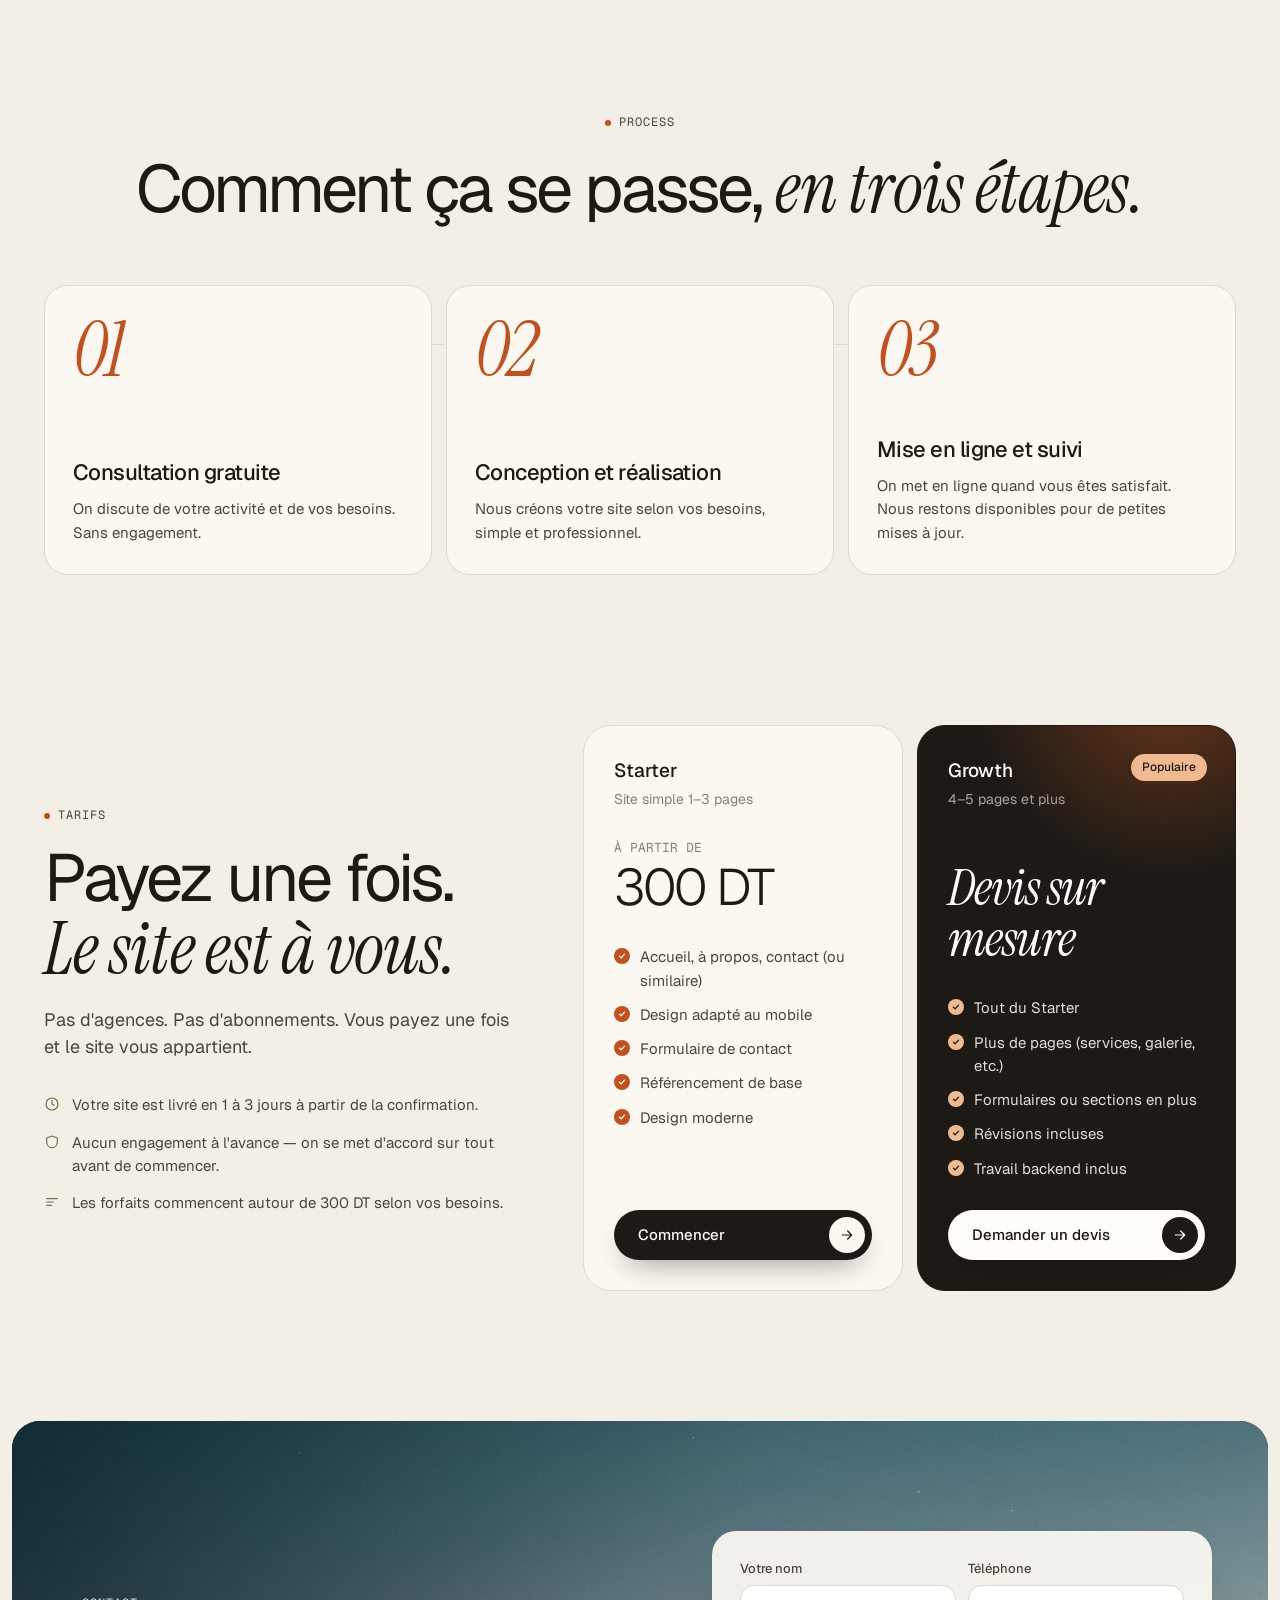
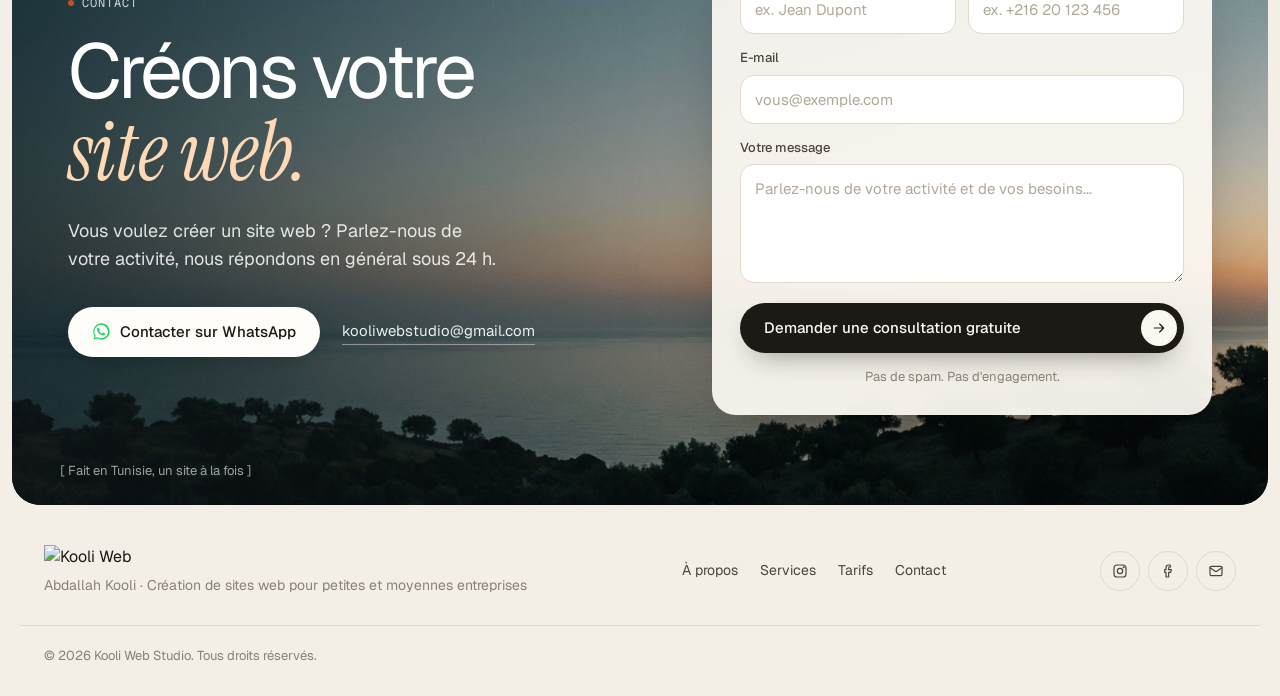
==== commit 1aafe135: "Redesign: warm editorial look, French default, 1-3 day delivery, phone contact bar Co-Authored-By: C" ====
--- a/index.html
+++ b/index.html
@@ -1,358 +1,331 @@
 <!DOCTYPE html>
-<html lang="en">
+<html lang="fr">
 <head>
   <meta charset="UTF-8">
   <meta name="viewport" content="width=device-width, initial-scale=1.0">
-  <!-- SEO: "how to make a website" / "make a website" + CTA + location -->
-  <meta name="description" content="How to make a website? Web developer in Tunisia — We make a website for your business: fast, mobile-friendly, clear pricing. Free consultation.">
-  <!-- SEO: title under 60 chars, primary keyword "Web Developer in Tunisia" -->
-  <title>Kooli Web Studio | Web Developer in Tunisia | Website Design for Small Business</title>
-  <!-- SEO: canonical URL — replace with your live site URL (e.g. https://yoursite.netlify.app/) -->
+  <meta name="description" content="How to make a website? Freelance web developer for small business — fast, mobile-friendly sites, clear pricing. Free consultation.">
+  <title>Kooli Web Studio | Web Developer | Website Design for Small Business</title>
   <link rel="canonical" href="https://kooliwebstudio.com/">
-  <!-- SEO: author -->
   <meta name="author" content="Kooli Web Studio">
-  <!-- Open Graph (Facebook, LinkedIn, etc.) — replace your-domain.com and og-image path with your real URL -->
+  <meta name="theme-color" content="#F4EFE6">
   <meta property="og:type" content="website">
   <meta property="og:url" content="https://kooliwebstudio.com/">
-  <meta property="og:title" content="Web Developer in Tunisia | Website Design for Small Business">
-  <meta property="og:description" content="How to make a website? We make a website for your business in Tunisia — fast, mobile-friendly, clear pricing. Free consultation.">
-  <meta property="og:image" content="https://kooliwebstudio.com/images/logo.png">
-  <meta property="og:locale" content="en_US">
-  <!-- Twitter Card -->
+  <meta property="og:title" content="Kooli Web Studio | Website Design for Small Business">
+  <meta property="og:description" content="How to make a website? We build fast, mobile-friendly sites for small businesses — clear pricing. Free consultation.">
+  <meta property="og:image" content="https://kooliwebstudio.com/images/hero-olive-hills.jpg">
+  <meta property="og:locale" content="fr_FR">
   <meta name="twitter:card" content="summary_large_image">
-  <meta name="twitter:title" content="Web Developer in Tunisia | Website Design for Small Business">
-  <meta name="twitter:description" content="How to make a website? We make a website for your business in Tunisia — fast, clear pricing. Free consultation.">
-  <meta name="twitter:image" content="https://kooliwebstudio.com/images/logo.png">
+  <meta name="twitter:title" content="Kooli Web Studio | Website Design for Small Business">
+  <meta name="twitter:description" content="How to make a website? Fast, mobile-friendly sites for small businesses — clear pricing. Free consultation.">
+  <meta name="twitter:image" content="https://kooliwebstudio.com/images/hero-olive-hills.jpg">
+  <link rel="icon" type="image/x-icon" href="images/favicon.ico">
+  <link rel="preload" as="image" href="images/hero-olive-hills.jpg">
   <link rel="preconnect" href="https://fonts.googleapis.com">
   <link rel="preconnect" href="https://fonts.gstatic.com" crossorigin>
-  <link href="https://fonts.googleapis.com/css2?family=DM+Sans:ital,opsz,wght@0,9..40,400;0,9..40,500;0,9..40,600;0,9..40,700&family=DM+Serif+Display&display=swap" rel="stylesheet">
+  <link href="https://fonts.googleapis.com/css2?family=Geist:wght@300..700&family=Geist+Mono:wght@400;500&family=Instrument+Serif:ital@0;1&display=swap" rel="stylesheet">
   <link rel="stylesheet" href="css/style.css">
-  <!-- SEO: LocalBusiness schema for local SEO (Tunisia) — update url and image with your live site -->
   <script type="application/ld+json">
   {
     "@context": "https://schema.org",
-    "@type": "LocalBusiness",
+    "@type": "ProfessionalService",
     "name": "Kooli Web Studio",
-    "description": "How to make a website? Web developer in Tunisia — We make a website for your business. Website design and development for small to medium businesses. Fast, mobile-friendly, clear pricing.",
+    "description": "Website design and development for small to medium businesses. Fast, mobile-friendly, clear pricing.",
     "url": "https://kooliwebstudio.com/",
-    "email": "kooliabdallah09@gmail.com",
+    "email": "kooliwebstudio@gmail.com",
     "telephone": "+21625957969",
-    "address": {
-      "@type": "PostalAddress",
-      "addressCountry": "TN",
-      "addressRegion": "Tunisia"
-    },
-    "areaServed": {
-      "@type": "Country",
-      "name": "Tunisia"
-    },
+    "areaServed": { "@type": "Country", "name": "Tunisia" },
     "priceRange": "From 300 DT",
-    "image": "https://kooliwebstudio.com/images/logo.png"
+    "image": "https://kooliwebstudio.com/images/logo.png",
+    "sameAs": ["https://www.instagram.com/kooliwebstudio/", "https://www.facebook.com/profile.php?id=61582143337637"]
   }
   </script>
-  <link rel="icon" type="images/x-icon" href="images/favicon.ico">
+  <!-- Meta Pixel Code --><script>!function(f,b,e,v,n,t,s){if(f.fbq)return;n=f.fbq=function(){n.callMethod?n.callMethod.apply(n,arguments):n.queue.push(arguments)};if(!f._fbq)f._fbq=n;n.push=n;n.loaded=!0;n.version='2.0';n.queue=[];t=b.createElement(e);t.async=!0;t.src=v;s=b.getElementsByTagName(e)[0];s.parentNode.insertBefore(t,s)}(window,document,'script','https://connect.facebook.net/en_US/fbevents.js'); fbq('init', '2130861664400511'); fbq('track', 'PageView');</script><noscript><img height="1" width="1" alt="" src="https://www.facebook.com/tr?id=2130861664400511&ev=PageView&noscript=1"/></noscript><!-- End Meta Pixel Code -->
 </head>
 <body>
-  <!-- ========== HERO SECTION ========== -->
-  <header class="hero" id="home">
-    <div class="hero-video-wrap" aria-hidden="true">
-      <video class="hero-video" src="images/0001-3000.mp4" autoplay muted loop playsinline></video>
-      <span class="hero-video-overlay"></span>
-    </div>
-    <div class="nav-shell">
+
+  <!-- ========== HERO ========== -->
+  <div class="hero-shell" id="home">
+    <header class="hero">
+      <div class="hero-bg" aria-hidden="true"></div>
+
       <nav class="nav" aria-label="Main navigation">
-      <a href="#home" class="nav-logo">
-        <img src="images/logo.png" alt="Kooli Web Studio — Web Developer in Tunisia" class="nav-logo-img" width="200" height="56" loading="eager">
-      </a>
-      <div class="nav-right">
+        <a href="#home" class="nav-logo" aria-label="Kooli Web Studio — home">
+          <img src="images/logo.png" alt="Kooli Web Studio" width="200" height="30">
+        </a>
         <ul class="nav-links">
           <li><a href="#about" data-i18n="nav.about">About</a></li>
           <li><a href="#services" data-i18n="nav.services">Services</a></li>
           <li><a href="#pricing" data-i18n="nav.pricing">Pricing</a></li>
-          <li><a href="#work" data-i18n="nav.work">Work</a></li>
-          <li><a href="#contact" data-i18n="nav.contact">Contact</a></li>
+          <li class="nav-links-cta"><a href="#contact" data-i18n="nav.contact">Contact</a></li>
         </ul>
-        <div class="lang-selector" role="group" aria-label="Language">
-          <button type="button" class="lang-option" data-lang="en" aria-pressed="true">EN</button>
-          <button type="button" class="lang-option" data-lang="fr" aria-pressed="false">FR</button>
-        </div>
-      </div>
-      <button class="nav-toggle" aria-label="Open menu" aria-expanded="false">
-        <span></span>
-        <span></span>
-        <span></span>
-      </button>
+        <div class="nav-right">
+          <div class="lang" role="group" aria-label="Language">
+            <button type="button" class="lang-option" data-lang="en" aria-pressed="false">EN</button>
+            <button type="button" class="lang-option" data-lang="fr" aria-pressed="true">FR</button>
+          </div>
+          <a href="#contact" class="btn btn-ink btn-sm nav-cta" data-i18n="nav.cta">Free consultation</a>
+          <button class="nav-toggle" aria-label="Open menu" aria-expanded="false"><span></span><span></span></button>
+        </div>
+      </nav>
+
+      <div class="hero-copy">
+        <p class="badge rv"><span class="dot"></span><span data-i18n="hero.badge">Web studio for small businesses in Tunisia</span></p>
+        <h1 class="rv" style="--rd:.08s" data-i18n="hero.title" data-i18n-html="true">Affordable websites that help small businesses <em>get more clients.</em></h1>
+        <p class="hero-sub rv" style="--rd:.16s" data-i18n="hero.subtitle">Want to make a website? We design fast, mobile-friendly websites for local businesses in Tunisia. Clear pricing, quick delivery, and zero technical headache.</p>
+        <div class="hero-actions rv" style="--rd:.24s">
+          <a href="#contact" class="btn btn-ink"><span data-i18n="hero.cta">Get a free consultation</span><span class="arr" aria-hidden="true"><svg viewBox="0 0 24 24"><path d="M5 12h14M13 6l6 6-6 6"/></svg></span></a>
+          <a href="#services" class="btn btn-glass" data-i18n="hero.ctaSecondary">See services</a>
+        </div>
+      </div>
+
+      <div class="hero-foot">
+        <ul class="hero-facts">
+          <li><b data-i18n="hero.fact1">From 300 DT</b></li>
+          <li><b data-i18n="hero.fact2">1–3 days after confirmation</b></li>
+          <li><b data-i18n="hero.fact3">Pay once, own it</b></li>
+        </ul>
+      </div>
+    </header>
+  </div>
+
+  <main>
+    <!-- ========== ABOUT ========== -->
+    <section class="section about" id="about" aria-labelledby="about-heading">
+      <div class="wrap center">
+        <p class="eyebrow rv" id="about-heading" data-i18n="about.title">About</p>
+        <p class="statement rv" style="--rd:.08s" data-i18n="about.lead" data-i18n-html="true">We help small to medium businesses get online <span class="inl" aria-hidden="true"><img src="images/hero-olive-hills.jpg" alt=""></span> with clean, fast, <span class="muted">and effective <em>websites.</em></span></p>
+
+        <div class="bento">
+          <article class="b b-photo rv">
+            <span class="b-tag" data-i18n="about.photoTag">Local businesses</span>
+            <div class="b-inset">
+              <h3 data-i18n="about.b1title">Who we help</h3>
+              <p data-i18n="about.b1p">Local businesses, farms, restaurants, and shops that need a professional online presence.</p>
+            </div>
+          </article>
+          <article class="b b-sand rv" style="--rd:.08s">
+            <span class="b-k" data-i18n="about.b2k">What we solve</span>
+            <div>
+              <p class="b-big" data-i18n="about.b2big" data-i18n-html="true">No agency <em>prices.</em></p>
+              <p data-i18n="about.b2p">Expensive agencies and complicated processes. You get a clear, affordable website without the hassle.</p>
+            </div>
+          </article>
+          <article class="b b-peach rv" style="--rd:.16s">
+            <span class="b-k" data-i18n="about.b3k">Delivery</span>
+            <div>
+              <p class="b-num" data-i18n="about.b3num">1–3</p>
+              <p data-i18n="about.b3p">days from the day you confirm your project.</p>
+            </div>
+          </article>
+          <article class="b b-ink rv" style="--rd:.24s">
+            <span class="b-k" data-i18n="about.b4k">Why clients trust us</span>
+            <p data-i18n="about.b4p">Clear communication, fixed pricing, and a simple process from idea to launch.</p>
+          </article>
+        </div>
+        <p class="seo-line rv" data-i18n="about.seo" data-i18n-html="true">Not sure how to make a website? We work with Tunisian businesses and local clients across Tunisia. <a href="#services">See what we can build for you</a> or <a href="#contact">get in touch</a> to make a website for your business.</p>
+      </div>
+    </section>
+
+    <!-- ========== SERVICES ========== -->
+    <section class="section services" id="services" aria-labelledby="services-heading">
+      <div class="wrap">
+        <div class="split-head">
+          <div>
+            <p class="eyebrow rv" data-i18n="services.eyebrow">Services</p>
+            <h2 id="services-heading" class="rv" style="--rd:.08s" data-i18n="services.title" data-i18n-html="true">What we can <span class="sage">build for you.</span></h2>
+          </div>
+          <div class="split-side rv" style="--rd:.16s">
+            <p class="lead" data-i18n="services.forWho">Perfect for restaurants, farms, local shops, schools, and small to medium businesses in Tunisia.</p>
+            <p class="seo-small" data-i18n="services.introSeo" data-i18n-html="true">How to make a website that works: We build fast, mobile-friendly sites for Tunisia. <a href="#contact">Request a free consultation</a> to make a website for your business.</p>
+          </div>
+        </div>
+
+        <ol class="svc-list">
+          <li class="svc rv"><span class="svc-n">01</span><h3 data-i18n="services.s1title">Small to medium business websites</h3><p data-i18n="services.s1p">Simple sites with 1–5 pages: home, about, services, contact, and more if you need them.</p></li>
+          <li class="svc rv"><span class="svc-n">02</span><h3 data-i18n="services.s2title">Websites that look perfect on phones</h3><p data-i18n="services.s2p">Where most of your customers are. Your site will look and work great on mobile, tablet, and desktop.</p></li>
+          <li class="svc rv"><span class="svc-n">03</span><h3 data-i18n="services.s3title">Fast-loading websites</h3><p data-i18n="services.s3p">Important for Google and users. We build sites that load quickly so visitors don't leave.</p></li>
+          <li class="svc rv"><span class="svc-n">04</span><h3 data-i18n="services.s4title">Contact forms that capture leads</h3><p data-i18n="services.s4p">Visitors can message you directly from the site — no missed opportunities.</p></li>
+          <li class="svc rv"><span class="svc-n">05</span><h3 data-i18n="services.s5title">Basic SEO so Google can find you</h3><p data-i18n="services.s5p">Simple setup so search engines can find your business when people search locally.</p></li>
+          <li class="svc rv"><span class="svc-n">06</span><h3 data-i18n="services.s6title">Updates and improvements</h3><p data-i18n="services.s6p">Need changes or new sections later? We can help with updates.</p></li>
+        </ol>
+
+        <!-- Tools -->
+        <div class="tools rv" id="tech" aria-labelledby="tech-heading">
+          <div class="tools-head">
+            <h3 id="tech-heading" data-i18n="tech.title">Built with reliable, modern tools</h3>
+            <p data-i18n="tech.intro">We use proven technologies to make websites fast, secure, and easy to maintain.</p>
+          </div>
+          <ul class="tools-grid">
+            <li class="tool">
+              <div class="tool-icons">
+                <img src="https://cdn.simpleicons.org/html5/E34F26" alt="HTML5" width="22" height="22" loading="lazy">
+                <img src="https://cdn.simpleicons.org/css/1572B6" alt="CSS3" width="22" height="22" loading="lazy">
+                <img src="https://cdn.simpleicons.org/javascript/E8C21A" alt="JavaScript" width="22" height="22" loading="lazy">
+              </div>
+              <h4 data-i18n="tech.item1title">HTML, CSS & JavaScript</h4>
+              <p data-i18n="tech.item1desc">Clean, fast websites that load quickly and work everywhere.</p>
+            </li>
+            <li class="tool">
+              <div class="tool-icons"><img src="https://cdn.simpleicons.org/shopify/7AB55C" alt="Shopify" width="22" height="22" loading="lazy"></div>
+              <h4 data-i18n="tech.item2title">Shopify (if needed)</h4>
+              <p data-i18n="tech.item2desc">Simple online stores that are easy to manage.</p>
+            </li>
+            <li class="tool">
+              <div class="tool-icons"><img src="https://cdn.simpleicons.org/figma/F24E1E" alt="Figma" width="22" height="22" loading="lazy"></div>
+              <h4 data-i18n="tech.item3title">Figma</h4>
+              <p data-i18n="tech.item3desc">Clear design previews before building — no surprises.</p>
+            </li>
+            <li class="tool">
+              <div class="tool-icons"><img src="https://cdn.simpleicons.org/git/F05032" alt="Git" width="22" height="22" loading="lazy"></div>
+              <h4 data-i18n="tech.item4title">Git</h4>
+              <p data-i18n="tech.item4desc">Safe updates and easy future changes.</p>
+            </li>
+          </ul>
+        </div>
+      </div>
+    </section>
+
+    <!-- ========== PROCESS ========== -->
+    <section class="section process" id="process" aria-labelledby="process-heading">
+      <div class="wrap">
+        <div class="center">
+          <p class="eyebrow rv" data-i18n="process.eyebrow">Process</p>
+          <h2 id="process-heading" class="rv" style="--rd:.08s" data-i18n="process.title" data-i18n-html="true">How it works, <em>in three steps.</em></h2>
+        </div>
+        <ol class="steps">
+          <li class="step rv"><span class="step-n">01</span><h3 data-i18n="process.step1title">Free consultation</h3><p data-i18n="process.step1p">We discuss your business and what you need. No obligation.</p></li>
+          <li class="step rv" style="--rd:.1s"><span class="step-n">02</span><h3 data-i18n="process.step2title">Design & build</h3><p data-i18n="process.step2p">We create your site based on your needs and keep it simple and professional.</p></li>
+          <li class="step rv" style="--rd:.2s"><span class="step-n">03</span><h3 data-i18n="process.step3title">Launch & support</h3><p data-i18n="process.step3p">We go live when you're happy. We're here if you need small updates later.</p></li>
+        </ol>
+      </div>
+    </section>
+
+    <!-- ========== PRICING ========== -->
+    <section class="section pricing" id="pricing" aria-labelledby="pricing-heading">
+      <div class="wrap">
+        <div class="pricing-layout">
+          <div class="pricing-copy">
+            <p class="eyebrow rv" data-i18n="pricing.title">Pricing</p>
+            <h2 id="pricing-heading" class="rv" style="--rd:.08s" data-i18n="pricing.headline" data-i18n-html="true">Pay once. <em>Own your website.</em></h2>
+            <p class="lead rv" style="--rd:.16s" data-i18n="pricing.anchor">No agencies. No subscriptions. You pay once and own your website.</p>
+            <ul class="pricing-notes rv" style="--rd:.24s">
+              <li><svg viewBox="0 0 24 24"><circle cx="12" cy="12" r="9"/><path d="M12 7v5l3 2"/></svg><span data-i18n="pricing.timeline">Your website is delivered in 1–3 days from the day you confirm.</span></li>
+              <li><svg viewBox="0 0 24 24"><path d="M12 3 4 6v6c0 4.5 3.4 8.3 8 9 4.6-.7 8-4.5 8-9V6z"/></svg><span data-i18n="pricing.note">No upfront commitment — we agree on everything before starting.</span></li>
+              <li><svg viewBox="0 0 24 24"><path d="M4 7h16M4 12h10M4 17h7"/></svg><span data-i18n="pricing.intro">Packages start around 300 DT depending on your needs.</span></li>
+            </ul>
+          </div>
+          <div class="plans">
+            <article class="plan rv">
+              <h3 data-i18n="pricing.starterName">Starter</h3>
+              <p class="plan-desc" data-i18n="pricing.starterDesc">Simple 1–3 page website</p>
+              <p class="plan-price" data-i18n="pricing.starterPrice" data-i18n-html="true"><small>From</small> 300 DT</p>
+              <ul>
+                <li data-i18n="pricing.starterF1">Home, about, contact (or similar)</li>
+                <li data-i18n="pricing.starterF2">Mobile-friendly design</li>
+                <li data-i18n="pricing.starterF3">Contact form</li>
+                <li data-i18n="pricing.starterF4">Basic SEO</li>
+                <li data-i18n="pricing.starterF5">Modern design</li>
+              </ul>
+              <a href="#contact" class="btn btn-ink btn-block"><span data-i18n="pricing.starterCta">Get started</span><span class="arr" aria-hidden="true"><svg viewBox="0 0 24 24"><path d="M5 12h14M13 6l6 6-6 6"/></svg></span></a>
+            </article>
+            <article class="plan plan-featured rv" style="--rd:.1s">
+              <span class="plan-badge" data-i18n="pricing.badge">Popular</span>
+              <h3 data-i18n="pricing.growthName">Growth</h3>
+              <p class="plan-desc" data-i18n="pricing.growthDesc">4–5 pages + extras</p>
+              <p class="plan-price plan-price-text" data-i18n="pricing.growthPrice">Custom quote</p>
+              <ul>
+                <li data-i18n="pricing.growthF1">Everything in Starter</li>
+                <li data-i18n="pricing.growthF2">More pages (services, gallery, etc.)</li>
+                <li data-i18n="pricing.growthF3">Extra forms or sections</li>
+                <li data-i18n="pricing.growthF4">Revisions included</li>
+                <li data-i18n="pricing.growthF5">Backend work included</li>
+              </ul>
+              <a href="#contact" class="btn btn-light btn-block"><span data-i18n="pricing.growthCta">Get a quote</span><span class="arr" aria-hidden="true"><svg viewBox="0 0 24 24"><path d="M5 12h14M13 6l6 6-6 6"/></svg></span></a>
+            </article>
+          </div>
+        </div>
+      </div>
+    </section>
+
+    <!-- ========== CONTACT ========== -->
+    <div class="contact-shell">
+      <section class="contact" id="contact" aria-labelledby="contact-heading">
+        <div class="contact-bg" aria-hidden="true"></div>
+        <div class="contact-inner">
+          <div class="contact-copy">
+            <p class="eyebrow eyebrow-light rv" data-i18n="contact.eyebrow">Contact</p>
+            <h2 id="contact-heading" class="rv" style="--rd:.08s" data-i18n="contact.title" data-i18n-html="true">Let's build your <em>website.</em></h2>
+            <p class="contact-intro rv" style="--rd:.16s" data-i18n="contact.intro">Want to make a website? Tell us about your business and we usually reply within 24 hours.</p>
+            <address class="contact-direct rv" style="--rd:.24s">
+              <a href="https://wa.me/21625957969" class="btn btn-light" target="_blank" rel="noopener">
+                <svg viewBox="0 0 24 24" class="wa"><path d="M20.5 3.5A11 11 0 0 0 3.3 17l-1.3 5 5.1-1.3a11 11 0 0 0 13.4-17.2zM12 20.4a9 9 0 0 1-4.6-1.3l-.3-.2-3 .8.8-3-.2-.3A9 9 0 1 1 12 20.4zm5-6.7c-.3-.1-1.6-.8-1.9-.9-.3-.1-.4-.1-.6.1l-.8 1c-.2.2-.3.2-.6.1a7.4 7.4 0 0 1-3.6-3.2c-.3-.5.3-.4.8-1.4.1-.2 0-.3 0-.4l-.9-2c-.2-.6-.5-.5-.6-.5h-.5a1 1 0 0 0-.7.3 3 3 0 0 0-1 2.3 5.3 5.3 0 0 0 1.1 2.8 12 12 0 0 0 4.6 4.1c1.7.7 2.4.8 3.2.7.5-.1 1.6-.7 1.9-1.3.2-.6.2-1.2.2-1.3-.1-.2-.3-.2-.6-.4z"/></svg>
+                <span data-i18n="contact.whatsapp">Contact on WhatsApp</span>
+              </a>
+              <a href="mailto:kooliwebstudio@gmail.com" class="contact-email">kooliwebstudio@gmail.com</a>
+            </address>
+          </div>
+
+          <div class="form-card rv" style="--rd:.12s">
+            <div id="form-success-message" class="form-success" role="status" aria-live="polite" hidden>
+              <strong id="form-success-title">Thank you!</strong> <span id="form-success-text">Your message has been sent. We will get back to you soon.</span>
+            </div>
+            <iframe name="formTarget" id="formTarget" class="form-target" title="Form submission" tabindex="-1"></iframe>
+            <form class="contact-form" id="contact-form" action="https://script.google.com/macros/s/AKfycbyesJxDM-Nned18SRjrLMZ5-6qxHXw6rJcmr1XLJSrqJFvXw07IGDsYGyLOD7Z0eA/exec" method="POST" target="formTarget" aria-label="Contact form">
+              <div class="field-row">
+                <div class="field">
+                  <label for="name" data-i18n="contact.nameLabel">Your name</label>
+                  <input type="text" id="name" name="name" required autocomplete="name" data-i18n-placeholder="contact.namePlaceholder" placeholder="e.g. Joe Alonso">
+                </div>
+                <div class="field">
+                  <label for="phone" data-i18n="contact.phoneLabel">Phone number</label>
+                  <input type="tel" id="phone" name="phone" autocomplete="tel" data-i18n-placeholder="contact.phonePlaceholder" placeholder="e.g. +216 20 123 456">
+                </div>
+              </div>
+              <div class="field">
+                <label for="email" data-i18n="contact.emailLabel">Email</label>
+                <input type="email" id="email" name="email" required autocomplete="email" data-i18n-placeholder="contact.emailPlaceholder" placeholder="you@example.com">
+              </div>
+              <div class="field">
+                <label for="message" data-i18n="contact.messageLabel">Your message</label>
+                <textarea id="message" name="message" rows="4" required data-i18n-placeholder="contact.messagePlaceholder" placeholder="Tell us about your business and what you need..."></textarea>
+              </div>
+              <button type="submit" class="btn btn-ink btn-block"><span data-i18n="contact.submit">Request a free consultation</span><span class="arr" aria-hidden="true"><svg viewBox="0 0 24 24"><path d="M5 12h14M13 6l6 6-6 6"/></svg></span></button>
+              <p class="no-spam" data-i18n="contact.noSpam">No spam. No obligation.</p>
+            </form>
+          </div>
+        </div>
+        <p class="contact-whisper" data-i18n="contact.whisper">[ Built in Tunisia, one website at a time ]</p>
+      </section>
+    </div>
+  </main>
+
+  <!-- ========== FOOTER ========== -->
+  <footer class="footer">
+    <div class="wrap footer-inner">
+      <div class="footer-brand">
+        <a href="#home" class="footer-logo" aria-label="Back to top – Kooli Web Studio"><img src="images/logo.png" alt="Kooli Web Studio" width="200" height="30" loading="lazy"></a>
+        <p class="footer-name">Abdallah Kooli · <span data-i18n="footer.role">Web Design & Development for Small to Medium Businesses</span></p>
+      </div>
+      <nav class="footer-links" aria-label="Footer">
+        <a href="#about" data-i18n="nav.about">About</a>
+        <a href="#services" data-i18n="nav.services">Services</a>
+        <a href="#pricing" data-i18n="nav.pricing">Pricing</a>
+        <a href="#contact" data-i18n="nav.contact">Contact</a>
+      </nav>
+      <nav class="footer-social" aria-label="Social links">
+        <a href="https://www.instagram.com/kooliwebstudio/" target="_blank" rel="noopener noreferrer" aria-label="Instagram"><svg viewBox="0 0 24 24"><rect x="3" y="3" width="18" height="18" rx="5"/><circle cx="12" cy="12" r="4"/><circle cx="17.5" cy="6.5" r=".6" fill="currentColor"/></svg></a>
+        <a href="https://www.facebook.com/profile.php?id=61582143337637" target="_blank" rel="noopener noreferrer" aria-label="Facebook"><svg viewBox="0 0 24 24"><path d="M15 3h-2a4 4 0 0 0-4 4v3H7v4h2v7h4v-7h3l1-4h-4V7a1 1 0 0 1 1-1h2z"/></svg></a>
+        <a href="mailto:kooliwebstudio@gmail.com" aria-label="Email"><svg viewBox="0 0 24 24"><rect x="3" y="5" width="18" height="14" rx="2"/><path d="m3 7 9 6 9-6"/></svg></a>
       </nav>
     </div>
-    <div class="hero-content">
-      <h1 class="hero-title" data-i18n="hero.title">Affordable Websites That Help Small to Medium Businesses Get More Clients</h1>
-      <p class="hero-subtitle" data-i18n="hero.subtitle">Want to make a website? We design fast, mobile-friendly websites for local businesses in Tunisia. Clear pricing, quick delivery, and zero technical headache.</p>
-      <a href="#contact" class="btn btn-primary" data-i18n="hero.cta">Get a Free Website Consultation</a>
-      <a href="#work" class="btn btn-outline" data-i18n="hero.ctaSecondary">See My Work</a>
-    </div>
-  </header>
-
-  <main>
-    <!-- ========== ABOUT ME SECTION (semantic: content about the business) ========== -->
-    <section class="section about" id="about" aria-labelledby="about-heading">
-      <div class="about-video-wrap" aria-hidden="true">
-        <video class="about-video about-video-desktop" src="images/0001-0156.mp4" autoplay muted loop playsinline></video>
-        <video class="about-video about-video-mobile" src="images/0001-0120.mp4" autoplay muted loop playsinline></video>
-      </div>
-      <div class="container about-inner">
-        <h2 id="about-heading" class="section-title" data-i18n="about.title">About</h2>
-        <div class="about-content">
-          <p class="about-lead" data-i18n="about.lead">We help small to medium businesses in Tunisia get online with clean, fast, and effective websites.</p>
-          <ul class="about-bullets" aria-label="What we offer">
-            <li data-i18n="about.bullet1" data-i18n-html="true"><strong>Who we help:</strong> Local businesses, farms, restaurants, and shops that need a professional online presence.</li>
-            <li data-i18n="about.bullet2" data-i18n-html="true"><strong>What we solve:</strong> Expensive agencies and complicated processes. You get a clear, affordable website without the hassle.</li>
-            <li data-i18n="about.bullet3" data-i18n-html="true"><strong>Why clients trust us:</strong> Clear communication, fixed pricing, and a simple process from idea to launch.</li>
-          </ul>
-          <!-- SEO: short local + problem/solution; internal link to Services -->
-          <p class="about-seo" data-i18n="about.seo" data-i18n-html="true">Not sure how to make a website? We work with Tunisian businesses and local clients across Tunisia. <a href="#services">See what we can build for you</a> or <a href="#contact">get in touch</a> to make a website for your business.</p>
-        </div>
-      </div>
-    </section>
-
-    <!-- ========== SERVICES SECTION ========== -->
-    <section class="section services" id="services" aria-labelledby="services-heading">
-      <div class="container">
-        <h2 id="services-heading" class="section-title" data-i18n="services.title">What We Can Build For You</h2>
-        <!-- SEO: Services intro with Tunisia + local; internal link to Contact -->
-        <p class="services-for-who" data-i18n="services.forWho">Perfect for restaurants, farms, local shops, schools, and small to medium businesses in Tunisia.</p>
-        <p class="services-intro-seo" data-i18n="services.introSeo" data-i18n-html="true">How to make a website that works: We build fast, mobile-friendly sites for Tunisia. <a href="#contact">Request a free consultation</a> to make a website for your business.</p>
-        <ul class="services-grid">
-          <li class="service-card">
-            <span class="service-icon" aria-hidden="true">◆</span>
-            <h3 data-i18n="services.s1title">Small to medium business websites</h3>
-            <p data-i18n="services.s1p">Simple sites with 1–5 pages: home, about, services, contact, and more if you need them.</p>
-          </li>
-          <li class="service-card">
-            <span class="service-icon" aria-hidden="true">◆</span>
-            <h3 data-i18n="services.s2title">Websites that look perfect on phones</h3>
-            <p data-i18n="services.s2p">Where most of your customers are. Your site will look and work great on mobile, tablet, and desktop.</p>
-          </li>
-          <li class="service-card">
-            <span class="service-icon" aria-hidden="true">◆</span>
-            <h3 data-i18n="services.s3title">Fast-loading websites</h3>
-            <p data-i18n="services.s3p">Important for Google and users. We build sites that load quickly so visitors don't leave.</p>
-          </li>
-          <li class="service-card">
-            <span class="service-icon" aria-hidden="true">◆</span>
-            <h3 data-i18n="services.s4title">Contact forms that capture leads</h3>
-            <p data-i18n="services.s4p">Visitors can message you directly from the site — no missed opportunities.</p>
-          </li>
-          <li class="service-card">
-            <span class="service-icon" aria-hidden="true">◆</span>
-            <h3 data-i18n="services.s5title">Basic SEO so Google can find you</h3>
-            <p data-i18n="services.s5p">Simple setup so search engines can find your business when people search locally.</p>
-          </li>
-          <li class="service-card">
-            <span class="service-icon" aria-hidden="true">◆</span>
-            <h3 data-i18n="services.s6title">Updates and improvements</h3>
-            <p data-i18n="services.s6p">Need changes or new sections later? We can help with updates.</p>
-          </li>
-        </ul>
-      </div>
-    </section>
-
-    <!-- ========== TECHNOLOGIES / TOOLS SECTION ========== -->
-    <section class="section tech" id="tech" aria-labelledby="tech-heading">
-      <div class="container">
-        <h2 id="tech-heading" class="section-title" data-i18n="tech.title">Built With Reliable, Modern Tools</h2>
-        <p class="tech-intro" data-i18n="tech.intro">We use proven technologies to make websites fast, secure, and easy to maintain.</p>
-        <ul class="tech-list" aria-label="Technologies and tools">
-          <li class="tech-card">
-            <div class="tech-card-icons">
-              <img src="https://cdn.simpleicons.org/html5/E34F26" alt="HTML5" width="32" height="32" loading="lazy">
-              <img src="https://cdn.simpleicons.org/css/1572B6" alt="CSS3" width="32" height="32" loading="lazy">
-              <img src="https://cdn.simpleicons.org/javascript/F7DF1E" alt="JavaScript" width="32" height="32" loading="lazy">
-            </div>
-            <h3 class="tech-card-title" data-i18n="tech.item1title">HTML, CSS & JavaScript</h3>
-            <p class="tech-card-desc" data-i18n="tech.item1desc">Clean, fast websites that load quickly and work everywhere.</p>
-          </li>
-          <li class="tech-video-cell" aria-hidden="true">
-            <div class="tech-video-wrap">
-              <video class="tech-video" src="images/js.mp4" autoplay muted loop playsinline></video>
-            </div>
-          </li>
-          <li class="tech-card">
-            <img src="https://cdn.simpleicons.org/shopify/96BF48" alt="Shopify" class="tech-card-icon" width="40" height="40" loading="lazy">
-            <h3 class="tech-card-title" data-i18n="tech.item2title">Shopify (if needed)</h3>
-            <p class="tech-card-desc" data-i18n="tech.item2desc">Simple online stores that are easy to manage.</p>
-          </li>
-          <li class="tech-video-cell" aria-hidden="true">
-            <div class="tech-video-wrap">
-              <video class="tech-video" src="images/Shopify.mp4" autoplay muted loop playsinline></video>
-            </div>
-          </li>
-          <li class="tech-card">
-            <img src="https://cdn.simpleicons.org/figma/F24E1E" alt="Figma" class="tech-card-icon" width="40" height="40" loading="lazy">
-            <h3 class="tech-card-title" data-i18n="tech.item3title">Figma</h3>
-            <p class="tech-card-desc" data-i18n="tech.item3desc">Clear design previews before building — no surprises.</p>
-          </li>
-          <li class="tech-card">
-            <img src="https://cdn.simpleicons.org/git/F05032" alt="Git" class="tech-card-icon" width="40" height="40" loading="lazy">
-            <h3 class="tech-card-title" data-i18n="tech.item4title">Git</h3>
-            <p class="tech-card-desc" data-i18n="tech.item4desc">Safe updates and easy future changes.</p>
-          </li>
-        </ul>
-      </div>
-    </section>
-
-    <!-- ========== PRICING SECTION ========== -->
-    <section class="section pricing" id="pricing" aria-labelledby="pricing-heading">
-      <div class="container">
-        <h2 id="pricing-heading" class="section-title" data-i18n="pricing.title">Pricing</h2>
-        <p class="pricing-anchor" data-i18n="pricing.anchor">No agencies. No subscriptions. You pay once and own your website.</p>
-        <p class="pricing-intro" data-i18n="pricing.intro">Packages start around 300 DT depending on your needs.</p>
-        <ul class="pricing-grid">
-          <li class="pricing-card">
-            <h3 class="pricing-name" data-i18n="pricing.starterName">Starter</h3>
-            <p class="pricing-desc" data-i18n="pricing.starterDesc">Simple 1–3 page website</p>
-            <p class="pricing-price" data-i18n="pricing.starterPrice">From 300 DT</p>
-            <ul class="pricing-features">
-              <li data-i18n="pricing.starterF1">Home, about, contact (or similar)</li>
-              <li data-i18n="pricing.starterF2">Mobile-friendly design</li>
-              <li data-i18n="pricing.starterF3">Contact form</li>
-              <li data-i18n="pricing.starterF4">Basic SEO</li>
-              <li data-i18n="pricing.starterF5">Modern design</li>
-            </ul>
-            <a href="#contact" class="btn btn-primary" data-i18n="pricing.starterCta">Get started</a>
-          </li>
-          <li class="pricing-card pricing-card-featured">
-            <span class="pricing-badge" data-i18n="pricing.badge">Popular</span>
-            <h3 class="pricing-name" data-i18n="pricing.growthName">Growth</h3>
-            <p class="pricing-desc" data-i18n="pricing.growthDesc">4–5 pages + extras</p>
-            <p class="pricing-price" data-i18n="pricing.growthPrice">Custom quote</p>
-            <ul class="pricing-features">
-              <li data-i18n="pricing.growthF1">Everything in Starter</li>
-              <li data-i18n="pricing.growthF2">More pages (services, gallery, etc.)</li>
-              <li data-i18n="pricing.growthF3">Extra forms or sections</li>
-              <li data-i18n="pricing.growthF4">Revisions included</li>
-              <li data-i18n="pricing.growthF5">Backend work included</li>
-            </ul>
-            <a href="#contact" class="btn btn-primary" data-i18n="pricing.growthCta">Get a quote</a>
-          </li>
-        </ul>
-        <p class="pricing-timeline" data-i18n="pricing.timeline">Most projects are completed in 7–14 days.</p>
-        <p class="pricing-note" data-i18n="pricing.note">No upfront commitment — we agree on everything before starting.</p>
-        <!-- SEO: internal link Pricing → Contact -->
-        <p class="pricing-cta-seo"><a href="#contact">Get a free quote for your website</a>.</p>
-      </div>
-    </section>
-
-    <!-- ========== PORTFOLIO / WORK SECTION ========== -->
-    <section class="section portfolio" id="work" aria-labelledby="portfolio-heading">
-      <div class="container">
-        <h2 id="portfolio-heading" class="section-title" data-i18n="portfolio.title">Work</h2>
-        <p class="portfolio-intro" data-i18n="portfolio.intro">Here are a few websites we are building for Tunisian businesses.</p>
-        <ul class="portfolio-grid">
-          <li class="portfolio-card">
-            <div class="portfolio-image" role="img" aria-label="Website design for Tunisian farm business">
-              <img src="images/mapetiteferme.png" alt="Website design for Tunisian farm business — Ma Petite Ferme project" width="400" height="200" loading="lazy">
-            </div>
-            <div class="portfolio-info">
-              <a class="portfolio-label" href="https://mapetiteferme.netlify.app/" target="_blank" rel="noopener" data-i18n="portfolio.view1">View farm website project</a>
-              <h3>Ma Petite Ferme</h3>
-              <p data-i18n="portfolio.p1desc">Built a clean website to help a local farm present its products professionally. Budget-friendly project for a local business.</p>
-            </div>
-          </li>
-          <li class="portfolio-card">
-            <div class="portfolio-image portfolio-image-left" role="img" aria-label="Website design for Tunisian olive oil producer">
-              <img src="images/ainbelkhir.png" alt="Website design for Tunisian olive oil producer — Domaine Aîn Belkhir" width="400" height="200" loading="lazy">
-            </div>
-            <div class="portfolio-info">
-              <a class="portfolio-label" href="https://delicate-crumble-b4b08b.netlify.app/" target="_blank" rel="noopener" data-i18n="portfolio.view2">View olive oil producer website project</a>
-              <h3>Domaine Aîn Belkhir</h3>
-              <p data-i18n="portfolio.p2desc">Professional website for an olive oil producer. Responsive design, contact features, and clear presentation of products. Budget-friendly project for a local business.</p>
-            </div>
-          </li>
-        </ul>
-      </div>
-    </section>
-
-    <!-- ========== PROCESS SECTION (3 steps) ========== -->
-    <section class="section process" id="process" aria-labelledby="process-heading">
-      <div class="container">
-        <h2 id="process-heading" class="section-title" data-i18n="process.title">How It Works</h2>
-        <ol class="process-steps">
-          <li class="process-step">
-            <span class="process-number" aria-hidden="true">1</span>
-            <h3 data-i18n="process.step1title">Free consultation</h3>
-            <p data-i18n="process.step1p">We discuss your business and what you need. No obligation.</p>
-          </li>
-          <li class="process-step">
-            <span class="process-number" aria-hidden="true">2</span>
-            <h3 data-i18n="process.step2title">Design & build</h3>
-            <p data-i18n="process.step2p">We create your site based on your needs and keep it simple and professional.</p>
-          </li>
-          <li class="process-step">
-            <span class="process-number" aria-hidden="true">3</span>
-            <h3 data-i18n="process.step3title">Launch & support</h3>
-            <p data-i18n="process.step3p">We go live when you're happy. We're here if you need small updates later.</p>
-          </li>
-        </ol>
-      </div>
-    </section>
-
-    <!-- ========== CONTACT SECTION (semantic: address for local SEO) ========== -->
-    <section class="section contact" id="contact" aria-labelledby="contact-heading">
-      <div class="container">
-        <h2 id="contact-heading" class="section-title" data-i18n="contact.title">Get in Touch</h2>
-        <p class="contact-intro" data-i18n="contact.intro">Want to make a website? Tell us about your business and we usually reply within 24 hours.</p>
-        <!-- SEO: address markup for email + WhatsApp (crawlable, semantic) -->
-        <div class="contact-direct">
-          <address class="contact-address">
-            <a href="https://wa.me/21625957969" class="btn btn-whatsapp" target="_blank" rel="noopener" data-i18n="contact.whatsapp">Contact on WhatsApp</a>
-            <span class="contact-email">Email: <a href="mailto:kooliwebstudio@gmail.com">kooliwebstudio@gmail.com</a></span>
-          </address>
-        </div>
-        <div id="form-success-message" class="form-success-message" role="status" aria-live="polite" hidden>
-          <strong id="form-success-title">Thank you!</strong> <span id="form-success-text">Your message has been sent. We will get back to you soon.</span>
-        </div>
-        <!-- Form submits to hidden iframe so the page doesn't navigate; we show the message above instead -->
-        <iframe name="formTarget" id="formTarget" class="form-target-iframe" title="Form submission"></iframe>
-        <form class="contact-form" id="contact-form" action="https://script.google.com/macros/s/AKfycbyesJxDM-Nned18SRjrLMZ5-6qxHXw6rJcmr1XLJSrqJFvXw07IGDsYGyLOD7Z0eA/exec" method="POST" target="formTarget" aria-label="Contact form">
-          <label for="name" data-i18n="contact.nameLabel">Your name</label>
-          <input type="text" id="name" name="name" required data-i18n-placeholder="contact.namePlaceholder" placeholder="e.g. Joe Alonso">
-          <label for="email" data-i18n="contact.emailLabel">Email</label>
-          <input type="email" id="email" name="email" required data-i18n-placeholder="contact.emailPlaceholder" placeholder="you@example.com">
-          <label for="phone" data-i18n="contact.phoneLabel">Phone number</label>
-          <input type="tel" id="phone" name="phone" data-i18n-placeholder="contact.phonePlaceholder" placeholder="e.g. +216 20 123 456">
-          <label for="message" data-i18n="contact.messageLabel">Your message</label>
-          <textarea id="message" name="message" rows="5" required data-i18n-placeholder="contact.messagePlaceholder" placeholder="Tell us about your business and what you need..."></textarea>
-          <button type="submit" class="btn btn-primary" data-i18n="contact.submit">Request a free consultation</button>
-          <p class="contact-no-spam" data-i18n="contact.noSpam">No spam. No obligation.</p>
-        </form>
-      </div>
-    </section>
-  </main>
-
-  <!-- ========== FOOTER ========== -->
-  <footer class="footer">
-    <div class="footer-video-wrap" aria-hidden="true">
-      <video class="footer-video" src="images/183279-870457579.mp4" autoplay muted loop playsinline></video>
-    </div>
-    <div class="container footer-inner">
-      <a href="#home" class="footer-logo" aria-label="Back to top – Kooli Web Studio">
-        <img src="images/logo.png" alt="Kooli Web Studio — Web Developer in Tunisia" width="200" height="56" loading="lazy">
-      </a>
-      <p class="footer-name">Abdallah Kooli</p>
-      <p class="footer-role" data-i18n="footer.role">Web Design & Development for Small to Medium Businesses</p>
-      <nav class="footer-social" aria-label="Social links">
-        <a href="https://www.instagram.com/kooliwebstudio/" target="_blank" rel="noopener noreferrer" aria-label="Instagram">
-          <svg class="footer-icon" viewBox="0 0 24 24" aria-hidden="true"><path fill="currentColor" d="M12 2.163c3.204 0 3.584.012 4.85.07 3.252.148 4.771 1.691 4.919 4.919.058 1.265.069 1.645.069 4.849 0 3.205-.012 3.584-.069 4.849-.149 3.225-1.664 4.771-4.919 4.919-1.266.058-1.644.07-4.85.07-3.204 0-3.584-.012-4.849-.07-3.26-.149-4.771-1.699-4.919-4.92-.058-1.265-.07-1.644-.07-4.849 0-3.204.013-3.583.07-4.849.149-3.227 1.664-4.771 4.919-4.919 1.266-.057 1.645-.069 4.849-.069zm0-2.163c-3.259 0-3.667.014-4.947.072-4.358.2-6.78 2.618-6.98 6.98-.059 1.281-.073 1.689-.073 4.948 0 3.259.014 3.668.072 4.948.2 4.358 2.618 6.78 6.98 6.98 1.281.058 1.689.072 4.948.072 3.259 0 3.668-.014 4.948-.072 4.354-.2 6.782-2.618 6.979-6.98.059-1.28.073-1.689.073-4.948 0-3.259-.014-3.667-.072-4.947-.196-4.354-2.617-6.78-6.979-6.98-1.281-.059-1.69-.073-4.949-.073zm0 5.838c-3.403 0-6.162 2.759-6.162 6.162s2.759 6.163 6.162 6.163 6.162-2.759 6.162-6.163c0-3.403-2.759-6.162-6.162-6.162zm0 10.162c-2.209 0-4-1.79-4-4 0-2.209 1.791-4 4-4s4 1.791 4 4c0 2.21-1.791 4-4 4zm6.406-11.845c-.796 0-1.441.645-1.441 1.44s.645 1.44 1.441 1.44c.795 0 1.439-.645 1.439-1.44s-.644-1.44-1.439-1.44z"/></svg>
-        </a>
-        <a href="https://www.facebook.com/profile.php?id=61582143337637" target="_blank" rel="noopener noreferrer" aria-label="Facebook">
-          <svg class="footer-icon" viewBox="0 0 24 24" aria-hidden="true"><path fill="currentColor" d="M24 12.073c0-6.627-5.373-12-12-12s-12 5.373-12 12c0 5.99 4.388 10.954 10.125 11.854v-8.385H7.078v-3.47h3.047V9.43c0-3.007 1.792-4.669 4.533-4.669 1.312 0 2.686.235 2.686.235v2.953H15.83c-1.491 0-1.956.925-1.956 1.874v2.25h3.328l-.532 3.47h-2.796v8.385C19.612 23.027 24 18.062 24 12.073z"/></svg>
-        </a>
-        <a href="mailto:kooliwebstudio@gmail.com" aria-label="Email (Gmail)">
-          <svg class="footer-icon" viewBox="0 0 24 24" aria-hidden="true"><path fill="currentColor" d="M24 5.457v13.909c0 .857-.695 1.554-1.552 1.554H1.552A1.552 1.552 0 0 1 0 19.366V5.457c0-2.023 2.309-3.178 3.93-1.945L12 9.882l8.07-5.37C21.69 2.28 24 3.434 24 5.457zM12 11.882L2.092 5.585C1.291 5.079 0 5.496 0 6.415v12.951l9.75-6.721 2.25-1.55v-8.213zm0 2.133l-2.25 1.55L0 19.366V7.26l9.75 6.755v-.001L12 14.015z"/></svg>
-        </a>
-      </nav>
-    </div>
+    <p class="footer-copy wrap">© <span id="year">2026</span> Kooli Web Studio. <span data-i18n="footer.copy">All rights reserved.</span></p>
   </footer>
+
+  <!-- Phone-only quick contact bar -->
+  <div class="mbar" id="mbar" aria-label="Quick contact">
+    <a href="#contact" class="btn btn-ink mbar-main" data-i18n="nav.cta">Free consultation</a>
+    <a href="https://wa.me/21625957969" class="mbar-wa" target="_blank" rel="noopener" aria-label="WhatsApp"><svg viewBox="0 0 24 24"><path d="M20.5 3.5A11 11 0 0 0 3.3 17l-1.3 5 5.1-1.3a11 11 0 0 0 13.4-17.2zM12 20.4a9 9 0 0 1-4.6-1.3l-.3-.2-3 .8.8-3-.2-.3A9 9 0 1 1 12 20.4zm5-6.7c-.3-.1-1.6-.8-1.9-.9-.3-.1-.4-.1-.6.1l-.8 1c-.2.2-.3.2-.6.1a7.4 7.4 0 0 1-3.6-3.2c-.3-.5.3-.4.8-1.4.1-.2 0-.3 0-.4l-.9-2c-.2-.6-.5-.5-.6-.5h-.5a1 1 0 0 0-.7.3 3 3 0 0 0-1 2.3 5.3 5.3 0 0 0 1.1 2.8 12 12 0 0 0 4.6 4.1c1.7.7 2.4.8 3.2.7.5-.1 1.6-.7 1.9-1.3.2-.6.2-1.2.2-1.3-.1-.2-.3-.2-.6-.4z"/></svg></a>
+  </div>
 
   <script src="js/main.js"></script>
 </body>
--- a/css/style.css
+++ b/css/style.css
@@ -0,0 +1,311 @@
+/* Kooli Web Studio — warm editorial redesign */
+:root{
+  --bg:#F4EFE6; --paper:#FBF8F2; --card:#FFFFFF; --sand:#EAE3D6;
+  --ink:#1D1A16; --ink-2:#4B453C; --ink-3:#8A8174; --line:#E1D9CB;
+  --accent:#C4501E; --accent-2:#E0611F; --sage:#66774A;
+  --r:28px;
+  --sans:"Geist",system-ui,-apple-system,sans-serif;
+  --serif:"Instrument Serif",Georgia,serif;
+  --mono:"Geist Mono",ui-monospace,monospace;
+  --ease:cubic-bezier(.22,1,.36,1);
+}
+*{box-sizing:border-box;margin:0;padding:0}
+html{scroll-behavior:smooth;scroll-padding-top:20px}
+body{background:var(--bg);color:var(--ink);font-family:var(--sans);font-size:16px;line-height:1.55;-webkit-font-smoothing:antialiased;overflow-x:hidden}
+img{display:block;max-width:100%}
+a{color:inherit;text-decoration:none}
+ul,ol{list-style:none}
+button,input,textarea{font:inherit;color:inherit}
+button{background:none;border:0;cursor:pointer}
+address{font-style:normal}
+svg{width:16px;height:16px;stroke:currentColor;fill:none;stroke-width:1.8;stroke-linecap:round;stroke-linejoin:round;flex-shrink:0}
+em{font-family:var(--serif);font-style:italic;font-weight:400;letter-spacing:-.01em}
+.serif{font-family:var(--serif)}
+.wrap{max-width:1240px;margin:0 auto;padding:0 24px}
+.center{text-align:center}
+:focus-visible{outline:2px solid var(--accent);outline-offset:3px;border-radius:6px}
+
+/* ---------- Buttons ---------- */
+.btn{display:inline-flex;align-items:center;justify-content:center;gap:10px;height:50px;padding:0 24px;border-radius:999px;font-weight:500;font-size:15px;white-space:nowrap;transition:transform .4s var(--ease),background .3s,box-shadow .3s}
+.btn:hover{transform:translateY(-2px)}
+.btn:has(.arr){padding-right:7px}
+.btn .arr{width:36px;height:36px;border-radius:50%;display:grid;place-items:center;transition:transform .4s var(--ease)}
+.btn:hover .arr{transform:rotate(-45deg)}
+.btn-ink{background:var(--ink);color:#FBF8F2;box-shadow:0 12px 30px -14px rgba(29,26,22,.6)}
+.btn-ink .arr{background:#FBF8F2;color:var(--ink)}
+.btn-light{background:#FFFDF9;color:var(--ink);box-shadow:0 12px 30px -14px rgba(0,0,0,.35)}
+.btn-light .arr{background:var(--ink);color:#fff}
+.btn-glass{background:rgba(255,253,249,.5);color:var(--ink);border:1px solid rgba(255,255,255,.7);backdrop-filter:blur(14px);-webkit-backdrop-filter:blur(14px)}
+.btn-sm{height:40px;padding:0 18px;font-size:14px}
+.btn-block{width:100%;justify-content:space-between;padding-left:24px;white-space:normal;text-align:left;line-height:1.25;min-height:50px;height:auto}
+.btn .wa{width:18px;height:18px;fill:#25D366;stroke:none}
+
+/* ---------- Type ---------- */
+.eyebrow{display:inline-flex;align-items:center;gap:8px;font-family:var(--mono);font-size:12px;letter-spacing:.08em;text-transform:uppercase;color:var(--ink-2)}
+.eyebrow::before{content:"";width:6px;height:6px;border-radius:50%;background:var(--accent)}
+.eyebrow-light{color:rgba(255,255,255,.8)}
+h2{font-weight:400;font-size:clamp(38px,5.2vw,68px);line-height:1.02;letter-spacing:-.045em;text-wrap:balance;margin-top:18px}
+h2 em{font-size:1.08em}
+.lead{color:var(--ink-2);font-size:18px;max-width:480px;text-wrap:pretty}
+.sage{color:var(--sage)}
+.muted{color:#ABA292}
+
+/* ---------- Hero ---------- */
+.hero-shell{padding:12px}
+.hero{--photo-top:44%;position:relative;border-radius:var(--r);overflow:hidden;overflow:clip;min-height:max(760px,calc(100svh - 24px));display:flex;flex-direction:column;isolation:isolate;background:linear-gradient(180deg,#F6EEE3 0%,#F1E3D2 40%,#EBD6C0 70%)}
+/* Photo rises from below and its hazy sky melts into the cream top */
+.hero-bg{position:absolute;left:0;right:0;bottom:0;top:var(--photo-top);z-index:-2;background:url(../images/hero-olive-hills.jpg) center 18%/cover no-repeat;
+  -webkit-mask-image:linear-gradient(180deg,transparent 0%,#000 28%);mask-image:linear-gradient(180deg,transparent 0%,#000 28%);
+  transform-origin:center bottom;animation:drift 30s var(--ease) infinite alternate}
+@keyframes drift{from{transform:scale(1.02)}to{transform:scale(1.08) translate3d(-1%,0,0)}}
+.hero::before{content:"";position:absolute;inset:0;z-index:-1;background:linear-gradient(180deg,transparent 70%,rgba(22,24,14,.55) 100%)}
+.hero::after{content:"";position:absolute;inset:0;z-index:-1;opacity:.06;pointer-events:none;
+  background-image:url("data:image/svg+xml,%3Csvg xmlns='http://www.w3.org/2000/svg' width='160' height='160'%3E%3Cfilter id='n'%3E%3CfeTurbulence type='fractalNoise' baseFrequency='.9' numOctaves='2'/%3E%3C/filter%3E%3Crect width='100%25' height='100%25' filter='url(%23n)'/%3E%3C/svg%3E")}
+
+/* Nav */
+.nav{position:relative;z-index:20;display:flex;align-items:center;justify-content:space-between;gap:20px;padding:22px 28px}
+.nav-logo img{height:22px;width:auto}
+.nav-links{display:flex;gap:2px;padding:5px;border-radius:999px;background:rgba(255,253,249,.42);border:1px solid rgba(255,255,255,.6);backdrop-filter:blur(16px);-webkit-backdrop-filter:blur(16px)}
+.nav-links a{display:block;font-size:14px;padding:8px 16px;border-radius:999px;color:var(--ink);transition:background .3s}
+.nav-links a:hover{background:rgba(255,255,255,.7)}
+.nav-links-cta{display:none}
+.nav-right{display:flex;align-items:center;gap:10px}
+.lang{display:flex;padding:3px;border-radius:999px;background:rgba(255,253,249,.42);border:1px solid rgba(255,255,255,.6);backdrop-filter:blur(16px);-webkit-backdrop-filter:blur(16px)}
+.lang-option{font-family:var(--mono);font-size:12px;letter-spacing:.04em;padding:7px 11px;border-radius:999px;color:var(--ink-2);transition:background .3s,color .3s}
+.lang-option[aria-pressed="true"]{background:var(--ink);color:#FBF8F2}
+.nav-toggle{display:none;width:42px;height:42px;border-radius:50%;background:rgba(255,253,249,.5);border:1px solid rgba(255,255,255,.7);flex-direction:column;justify-content:center;align-items:center;gap:5px}
+.nav-toggle span{display:block;width:16px;height:1.6px;background:var(--ink);border-radius:2px;transition:transform .35s var(--ease)}
+.nav.open .nav-toggle span:first-child{transform:translateY(3.3px) rotate(45deg)}
+.nav.open .nav-toggle span:last-child{transform:translateY(-3.3px) rotate(-45deg)}
+
+/* Hero copy */
+.hero-copy{text-align:center;max-width:1120px;margin:0 auto;padding:clamp(28px,5vh,64px) 24px 0}
+.badge{display:inline-flex;align-items:center;gap:9px;padding:7px 14px;border-radius:999px;background:rgba(255,253,249,.55);border:1px solid rgba(255,255,255,.75);backdrop-filter:blur(12px);-webkit-backdrop-filter:blur(12px);font-size:13.5px;color:var(--ink-2)}
+.badge .dot{width:7px;height:7px;border-radius:50%;background:var(--accent-2);box-shadow:0 0 0 4px rgba(224,97,31,.18)}
+h1{font-weight:400;font-size:clamp(42px,6vw,86px);line-height:1;letter-spacing:-.05em;margin:24px 0 22px;text-wrap:balance;color:var(--ink)}
+h1 em{font-size:1.1em;letter-spacing:-.02em;color:var(--accent)}
+.hero-sub{font-size:clamp(16px,1.45vw,19px);max-width:580px;margin:0 auto;color:var(--ink-2);text-wrap:pretty}
+.hero-actions{display:flex;gap:12px;justify-content:center;flex-wrap:wrap;margin-top:32px}
+
+.hero-foot{margin-top:auto;padding:0 28px 28px;display:flex;justify-content:center;color:#fff}
+.hero-facts{display:flex;gap:8px;justify-content:center;flex-wrap:wrap}
+.hero-facts li{white-space:nowrap;font-size:12.5px;padding:6px 12px;border-radius:999px;background:rgba(255,255,255,.14);border:1px solid rgba(255,255,255,.25);backdrop-filter:blur(10px);-webkit-backdrop-filter:blur(10px)}
+.hero-facts b{font-weight:500}
+
+/* ---------- Sections ---------- */
+.section{padding:130px 0}
+
+/* About */
+.about{padding-top:130px}
+.statement{font-size:clamp(32px,4.4vw,58px);line-height:1.12;letter-spacing:-.04em;max-width:1000px;margin:22px auto 0;text-wrap:balance}
+.inl{display:inline-block;vertical-align:middle;height:.86em;border-radius:999px;overflow:hidden;margin:0 .06em;position:relative;top:-.06em}
+.inl img{height:100%;width:auto;aspect-ratio:2;object-fit:cover}
+.bento{text-align:left;display:grid;grid-template-columns:1.1fr 1fr 1fr;grid-template-rows:auto auto;gap:14px;margin-top:72px}
+.b{border-radius:24px;padding:26px;position:relative;overflow:hidden;min-height:210px;display:flex;flex-direction:column;justify-content:space-between;gap:24px}
+.b h3{font-weight:500;font-size:22px;letter-spacing:-.02em}
+.b p{font-size:15px;color:var(--ink-2)}
+.b-k{font-family:var(--mono);font-size:11.5px;letter-spacing:.06em;text-transform:uppercase;color:var(--ink-3)}
+.b-photo{grid-row:span 2;min-height:460px;padding:14px;justify-content:flex-end;background:#BFA98E url(../images/hero-olive-hills.jpg) 66% 78%/auto 190% no-repeat}
+.b-photo::before{content:"";position:absolute;inset:0;background:linear-gradient(180deg,rgba(0,0,0,.1),transparent 40%)}
+.b-tag{position:absolute;top:16px;left:16px;font-family:var(--mono);font-size:11px;letter-spacing:.05em;text-transform:uppercase;color:#fff;padding:6px 11px;border-radius:999px;background:rgba(20,14,10,.4);backdrop-filter:blur(8px);-webkit-backdrop-filter:blur(8px)}
+.b-inset{position:relative;background:rgba(255,253,249,.96);border-radius:18px;padding:22px}
+.b-inset p{margin-top:8px}
+.b-sand{background:var(--sand);grid-row:span 2}
+.b .b-big{font-size:clamp(34px,3.4vw,46px);letter-spacing:-.04em;line-height:1;color:var(--ink)!important;margin-bottom:14px}
+.b-peach{background:linear-gradient(160deg,#F6D9BC,#EDB58D)}
+.b-peach .b-k{color:#86552F}
+.b-peach p{color:#5C3A20}
+.b .b-num{font-size:clamp(52px,5vw,72px);font-weight:300;letter-spacing:-.05em;line-height:1;color:var(--ink)!important;margin-bottom:6px}
+.b-ink{background:var(--ink);color:#fff}
+.b-ink .b-k{color:rgba(255,255,255,.55)}
+.b-ink p{color:rgba(255,255,255,.88);font-size:17px;line-height:1.45}
+.seo-line{margin:36px auto 0;max-width:640px;font-size:15px;color:var(--ink-3)}
+.seo-line a,.seo-small a{color:var(--ink-2);text-decoration:underline;text-underline-offset:3px;text-decoration-color:var(--line)}
+.seo-line a:hover,.seo-small a:hover{text-decoration-color:var(--accent)}
+
+/* Shared split header */
+.split-head{display:flex;justify-content:space-between;align-items:flex-end;gap:40px;flex-wrap:wrap;margin-bottom:56px}
+.split-head h2{max-width:680px}
+.split-side{max-width:440px}
+.seo-small{font-size:14px;color:var(--ink-3);margin-top:14px}
+
+/* Services: editorial list */
+.services{padding-top:40px}
+.svc-list{border-top:1px solid var(--line);display:grid;grid-template-columns:1fr 1fr;column-gap:56px}
+.svc{display:grid;grid-template-columns:56px 1fr;column-gap:10px;padding:30px 0;border-bottom:1px solid var(--line);position:relative}
+.svc-n{grid-row:span 2;font-family:var(--mono);font-size:12px;color:var(--accent);padding-top:7px}
+.svc h3{font-weight:500;font-size:22px;letter-spacing:-.025em;line-height:1.25;transition:color .3s}
+.svc p{color:var(--ink-2);font-size:15.5px;margin-top:8px;max-width:440px}
+.svc::after{content:"";position:absolute;left:0;bottom:-1px;height:1px;width:0;background:var(--ink);transition:width .7s var(--ease)}
+.svc:hover::after{width:100%}
+
+.tools{margin-top:80px;background:var(--paper);border:1px solid var(--line);border-radius:var(--r);padding:36px;display:grid;grid-template-columns:.9fr 2fr;gap:40px;align-items:start}
+.tools-head h3{font-weight:500;font-size:24px;letter-spacing:-.03em;line-height:1.2}
+.tools-head p{color:var(--ink-2);font-size:15px;margin-top:10px}
+.tools-grid{display:grid;grid-template-columns:repeat(4,1fr);gap:10px}
+.tool{background:var(--card);border:1px solid var(--line);border-radius:18px;padding:18px;transition:transform .4s var(--ease),box-shadow .4s var(--ease)}
+.tool:hover{transform:translateY(-3px);box-shadow:0 20px 40px -26px rgba(60,40,20,.35)}
+.tool-icons{display:flex;gap:6px;margin-bottom:26px}
+.tool-icons img{width:22px;height:22px}
+.tool h4{font-weight:500;font-size:15px;letter-spacing:-.01em}
+.tool p{color:var(--ink-3);font-size:13.5px;margin-top:4px;line-height:1.45}
+
+/* Process */
+.process{padding-bottom:110px}
+.steps{display:grid;grid-template-columns:repeat(3,1fr);gap:14px;margin-top:60px;counter-reset:s}
+.step{position:relative;background:var(--paper);border:1px solid var(--line);border-radius:24px;padding:30px 28px 30px;min-height:280px;display:flex;flex-direction:column}
+.step-n{font-family:var(--serif);font-style:italic;font-size:76px;line-height:.9;color:var(--accent);letter-spacing:-.02em;margin-bottom:auto}
+.step h3{font-weight:500;font-size:22px;letter-spacing:-.025em;margin-top:48px}
+.step p{color:var(--ink-2);font-size:15px;margin-top:8px}
+.step:not(:last-child)::after{content:"";position:absolute;top:58px;right:-14px;width:14px;height:1px;background:var(--line)}
+
+/* Pricing */
+.pricing{padding-top:40px}
+.pricing-layout{display:grid;grid-template-columns:1fr 1.35fr;gap:56px;align-items:center}
+.pricing-copy .lead{margin-top:20px}
+.pricing-notes{margin-top:32px;display:grid;gap:14px}
+.pricing-notes li{display:flex;gap:12px;align-items:flex-start;color:var(--ink-2);font-size:15px}
+.pricing-notes svg{margin-top:3px;color:var(--sage)}
+.plans{display:grid;grid-template-columns:1fr 1fr;gap:14px}
+.plan{background:var(--paper);border:1px solid var(--line);border-radius:var(--r);padding:30px;display:flex;flex-direction:column;position:relative;overflow:hidden}
+.plan h3{font-weight:500;font-size:19px}
+.plan-desc{color:var(--ink-3);font-size:14px;margin-top:4px}
+.plan-price{font-size:clamp(42px,4vw,54px);font-weight:300;letter-spacing:-.05em;line-height:1;margin:30px 0 4px}
+.plan-price small{display:block;font-size:13px;letter-spacing:0;color:var(--ink-3);font-weight:400;margin-bottom:8px;font-family:var(--mono);text-transform:uppercase}
+.plan-price-text{font-family:var(--serif);font-style:italic;font-weight:400;letter-spacing:-.02em;padding-top:21px}
+.plan ul{margin:28px 0 30px;display:grid;gap:11px;font-size:15px}
+.plan li{display:flex;gap:10px;align-items:flex-start;color:var(--ink-2)}
+.plan li::before{content:"";flex-shrink:0;width:16px;height:16px;margin-top:3px;border-radius:50%;background:var(--accent) url("data:image/svg+xml,%3Csvg xmlns='http://www.w3.org/2000/svg' viewBox='0 0 24 24' fill='none' stroke='white' stroke-width='3.2' stroke-linecap='round' stroke-linejoin='round'%3E%3Cpath d='M6 12.5l4 4 8-9'/%3E%3C/svg%3E") center/10px no-repeat}
+.plan .btn{margin-top:auto}
+.plan-featured{background:var(--ink);color:#fff;border-color:var(--ink)}
+.plan-featured::before{content:"";position:absolute;top:-45%;right:-45%;width:420px;height:420px;background:radial-gradient(circle,rgba(224,97,31,.38),transparent 65%);pointer-events:none}
+.plan-featured .plan-desc,.plan-featured .plan-price small{color:rgba(255,255,255,.6)}
+.plan-featured li{color:rgba(255,255,255,.86)}
+.plan-featured li::before{background-color:#F0B98F;background-image:url("data:image/svg+xml,%3Csvg xmlns='http://www.w3.org/2000/svg' viewBox='0 0 24 24' fill='none' stroke='%231D1A16' stroke-width='3.2' stroke-linecap='round' stroke-linejoin='round'%3E%3Cpath d='M6 12.5l4 4 8-9'/%3E%3C/svg%3E")}
+.plan-badge{position:absolute;top:28px;right:28px;font-size:12px;font-weight:500;padding:4px 11px;border-radius:999px;background:#F0B98F;color:var(--ink)}
+
+/* Contact (dusk) */
+.contact-shell{padding:0 12px}
+.contact{position:relative;border-radius:var(--r);overflow:hidden;overflow:clip;isolation:isolate;color:#fff;padding:110px 0 90px}
+.contact-bg{position:absolute;inset:0;z-index:-2;background:#2B3A3E url(../images/dusk-coast.jpg) center 60%/cover no-repeat}
+.contact::before{content:"";position:absolute;inset:0;z-index:-1;background:linear-gradient(90deg,rgba(18,26,30,.55),rgba(18,26,30,.15) 60%,rgba(18,26,30,.1))}
+.contact-inner{max-width:1240px;margin:0 auto;padding:0 48px;display:grid;grid-template-columns:1fr minmax(0,500px);gap:60px;align-items:center}
+.contact h2{color:#fff;font-size:clamp(42px,6vw,84px)}
+.contact h2 em{color:#FFD9B5}
+.contact-intro{color:rgba(255,255,255,.85);font-size:18px;max-width:440px;margin-top:22px;text-wrap:pretty}
+.contact-direct{display:flex;align-items:center;gap:22px;flex-wrap:wrap;margin-top:34px}
+.contact-email{font-size:15px;color:rgba(255,255,255,.9);border-bottom:1px solid rgba(255,255,255,.4);padding-bottom:2px;transition:border-color .3s}
+.contact-email:hover{border-color:#fff}
+.form-card{background:rgba(251,248,242,.94);color:var(--ink);border-radius:24px;padding:28px;box-shadow:0 40px 80px -30px rgba(0,0,0,.5);backdrop-filter:blur(20px);-webkit-backdrop-filter:blur(20px)}
+.contact-form{display:grid;gap:14px}
+.field-row{display:grid;grid-template-columns:1fr 1fr;gap:12px}
+.field{display:grid;gap:6px}
+.field label{font-size:13px;font-weight:500;color:var(--ink-2)}
+.field input,.field textarea{width:100%;border:1px solid var(--line);background:var(--card);border-radius:14px;padding:12px 14px;font-size:15px;outline:none;transition:border-color .25s,box-shadow .25s}
+.field textarea{resize:vertical;min-height:110px}
+.field input::placeholder,.field textarea::placeholder{color:#B1A898}
+.field input:focus,.field textarea:focus{border-color:var(--ink-3);box-shadow:0 0 0 4px rgba(196,80,30,.1)}
+.contact-form .btn{margin-top:6px}
+.no-spam{text-align:center;font-size:13px;color:var(--ink-3)}
+.form-success{background:#E7EEDC;color:#33441F;border-radius:14px;padding:14px 16px;font-size:14.5px;margin-bottom:16px}
+.form-target{display:none}
+.contact-whisper{position:absolute;left:48px;bottom:24px;font-size:13px;color:rgba(255,255,255,.6)}
+
+/* Footer */
+.footer{padding:40px 0 30px}
+.footer-inner{display:flex;justify-content:space-between;align-items:center;gap:28px;flex-wrap:wrap}
+.footer-logo img{height:20px;width:auto}
+.footer-name{font-size:14px;color:var(--ink-3);margin-top:10px}
+.footer-links{display:flex;gap:22px;flex-wrap:wrap;font-size:14px;color:var(--ink-2)}
+.footer-links a:hover{color:var(--ink)}
+.footer-social{display:flex;gap:8px}
+.footer-social a{width:40px;height:40px;border-radius:50%;border:1px solid var(--line);display:grid;place-items:center;color:var(--ink-2);transition:background .3s,color .3s,border-color .3s}
+.footer-social a:hover{background:var(--ink);color:#fff;border-color:var(--ink)}
+.footer-copy{margin-top:28px;padding-top:20px;border-top:1px solid var(--line);font-size:13px;color:var(--ink-3)}
+
+/* Phone-only quick contact bar */
+.mbar{display:none}
+@media (max-width:640px){
+  .mbar{display:flex;gap:8px;position:fixed;left:12px;right:12px;bottom:calc(12px + env(safe-area-inset-bottom));z-index:50;
+    padding:6px;border-radius:999px;background:rgba(251,248,242,.88);border:1px solid rgba(255,255,255,.8);
+    backdrop-filter:blur(16px);-webkit-backdrop-filter:blur(16px);box-shadow:0 20px 40px -18px rgba(29,26,22,.45);
+    transform:translateY(140%);transition:transform .5s var(--ease)}
+  .mbar.show{transform:none}
+  .mbar-main{flex:1;height:48px;font-size:15px}
+  .mbar-wa{width:48px;height:48px;border-radius:50%;background:#25D366;display:grid;place-items:center;flex-shrink:0}
+  .mbar-wa svg{width:22px;height:22px;fill:#fff;stroke:none}
+  .footer{padding-bottom:96px}
+  /* Bigger tap targets */
+  .lang-option{padding:11px 13px}
+  .footer-links{gap:4px 18px}
+  .footer-links a{padding:10px 0;display:inline-block}
+  .footer-social a{width:44px;height:44px}
+  .contact-email{padding:10px 0 4px}
+}
+
+/* Reveal on scroll */
+.rv{opacity:0;transform:translateY(26px);transition:opacity 1s var(--ease),transform 1s var(--ease);transition-delay:var(--rd,0s)}
+.rv.in{opacity:1;transform:none}
+.no-js .rv{opacity:1;transform:none}
+
+/* ---------- Responsive ---------- */
+@media (max-width:1080px){
+  .nav-links{display:none}
+  .nav-toggle{display:flex}
+  .nav.open .nav-links{display:flex;flex-direction:column;position:absolute;top:76px;left:16px;right:16px;padding:8px;border-radius:22px;background:rgba(251,248,242,.96);box-shadow:0 30px 60px -30px rgba(0,0,0,.4)}
+  .nav.open .nav-links a{padding:14px 16px;font-size:17px}
+  .nav.open .nav-links-cta{display:block}
+  .bento{grid-template-columns:1fr 1fr}
+  .b-sand{grid-row:auto}
+  .tools{grid-template-columns:1fr}
+  .pricing-layout{grid-template-columns:minmax(0,1fr);gap:44px}
+  .contact-inner{grid-template-columns:minmax(0,1fr);gap:44px}
+}
+@media (max-width:860px){
+  .section{padding:90px 0}
+  .about{padding-top:90px}
+  .services,.pricing{padding-top:20px}
+  .svc-list{grid-template-columns:1fr}
+  .tools-grid{grid-template-columns:1fr 1fr}
+  .steps{grid-template-columns:1fr}
+  .step{min-height:0}
+  .step h3{margin-top:28px}
+  .step::after{display:none}
+}
+@media (max-width:640px){
+  .wrap{padding:0 16px}
+  .hero-shell{padding:8px}
+  .hero{min-height:calc(100svh - 16px);--photo-top:56%}
+  .hero-bg{background-position:58% 15%}
+  .nav{padding:16px}
+  .nav-logo img{height:17px}
+  .nav-cta{display:none}
+  .hero-copy{padding:36px 16px 0}
+  .badge{font-size:12px;padding:6px 12px;gap:7px;white-space:nowrap}
+  h1{font-size:clamp(38px,10.5vw,52px);margin:20px 0 18px}
+  .hero-sub{font-size:16px}
+  .hero-actions{flex-direction:column;align-items:stretch;max-width:340px;margin-left:auto;margin-right:auto}
+  .hero-actions .btn{justify-content:space-between}
+  .hero-actions .btn-glass{justify-content:center}
+  .hero-foot{padding:24px 16px 20px}
+  .bento{grid-template-columns:1fr;margin-top:48px}
+  .b-photo{grid-row:auto;min-height:420px}
+  .tools{padding:22px}
+  .tools-grid{grid-template-columns:1fr}
+  .tool{display:grid;grid-template-columns:auto 1fr;column-gap:14px;align-items:start}
+  .tool-icons{grid-row:span 2;margin:2px 0 0;flex-direction:column}
+  .plans{grid-template-columns:1fr}
+  .plan{padding:24px}
+  .contact-shell{padding:0 8px}
+  .contact{padding:72px 0 70px}
+  .contact-inner{padding:0 16px}
+  .form-card{padding:20px}
+  .field-row{grid-template-columns:1fr}
+  .contact-whisper{left:16px;bottom:22px;font-size:12px}
+  .footer-inner{flex-direction:column;align-items:flex-start}
+}
+@media (prefers-reduced-motion:reduce){
+  *,*::before,*::after{animation-duration:.01ms!important;animation-iteration-count:1!important;transition-duration:.01ms!important}
+  .rv{opacity:1;transform:none}
+  html{scroll-behavior:auto}
+}
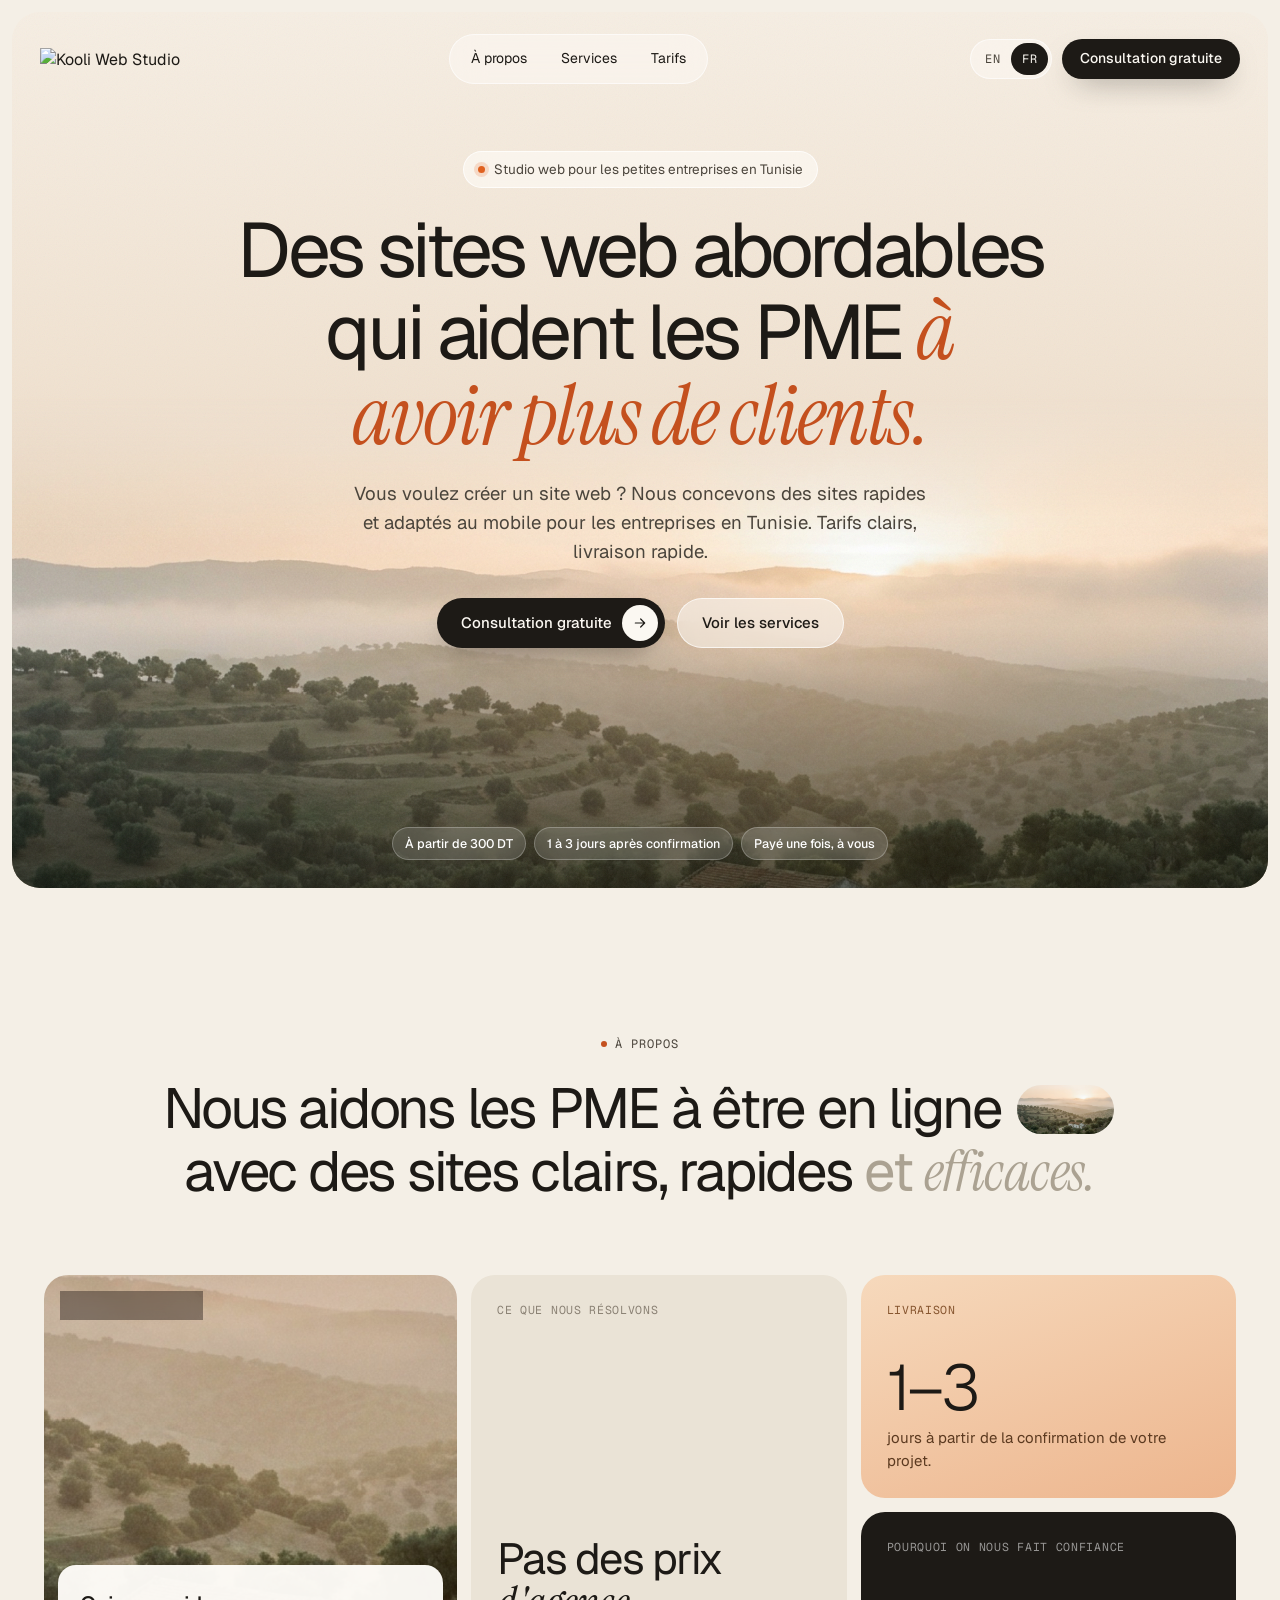
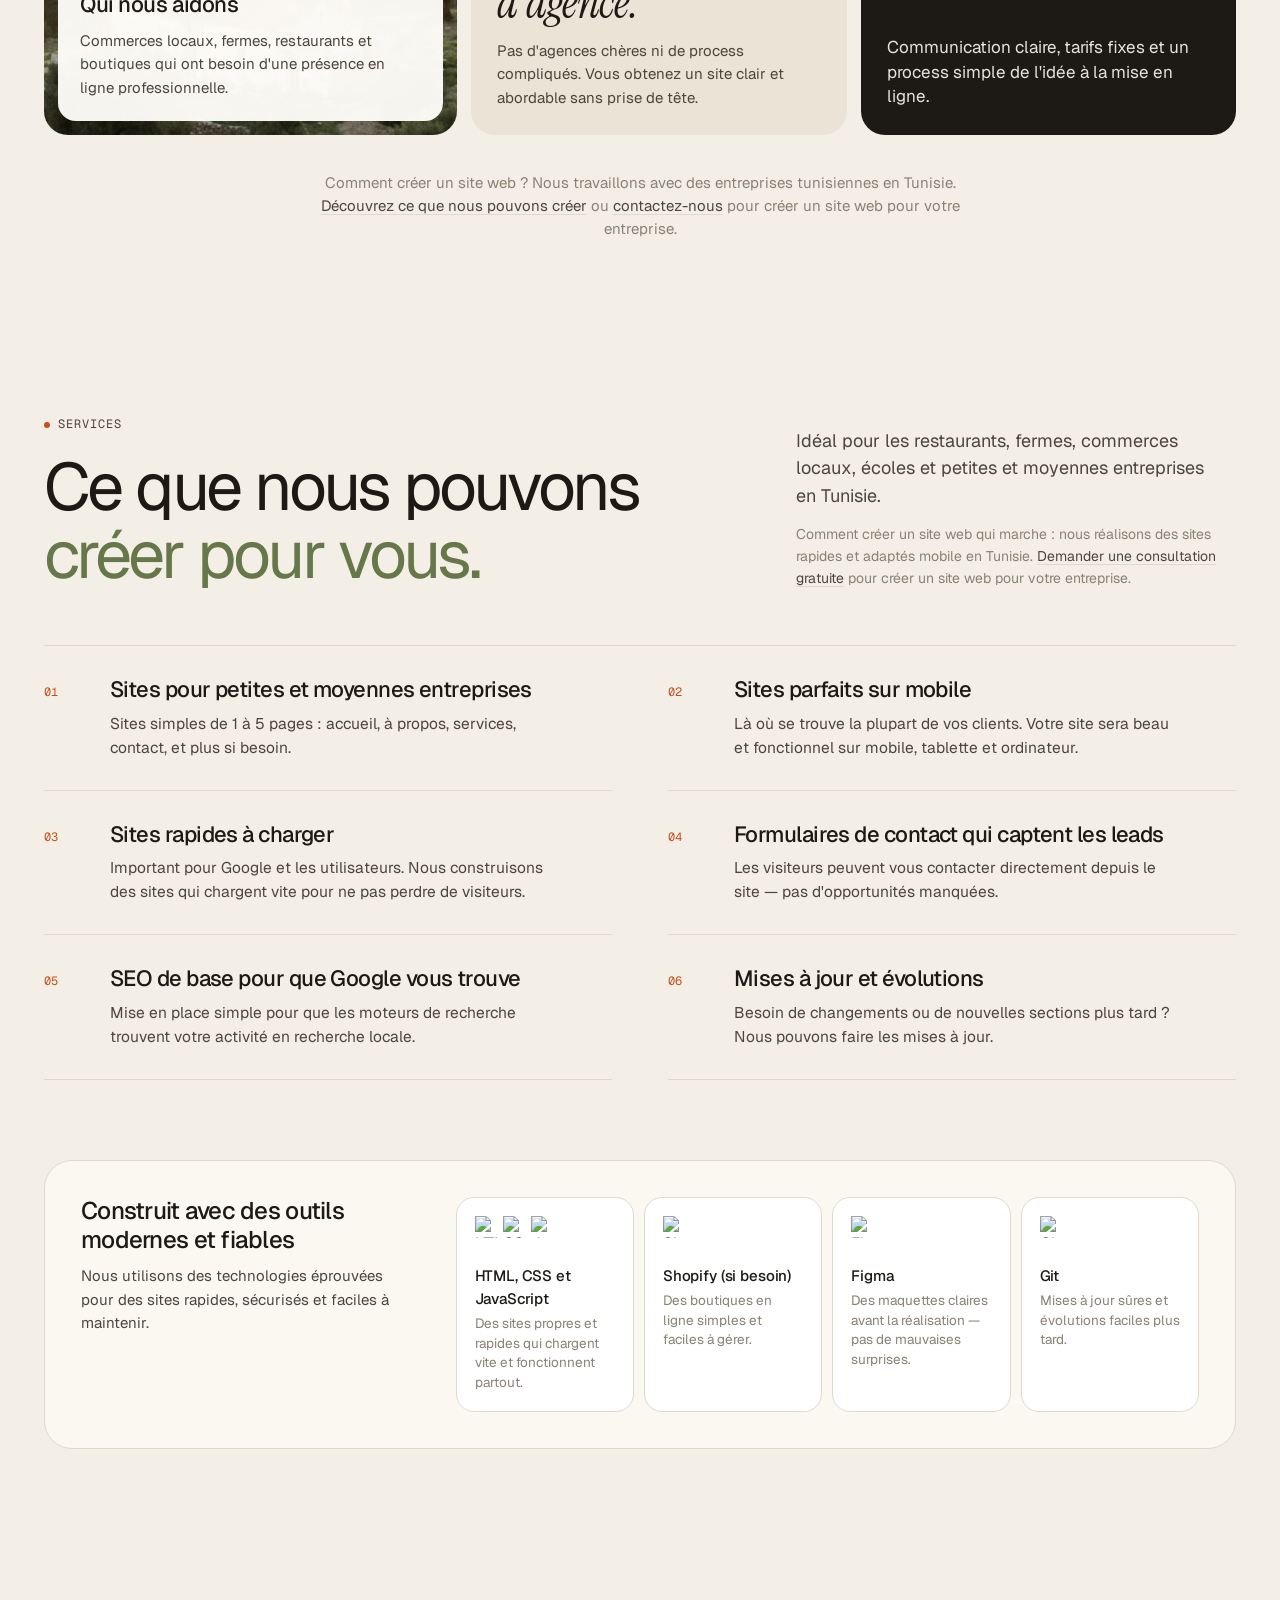
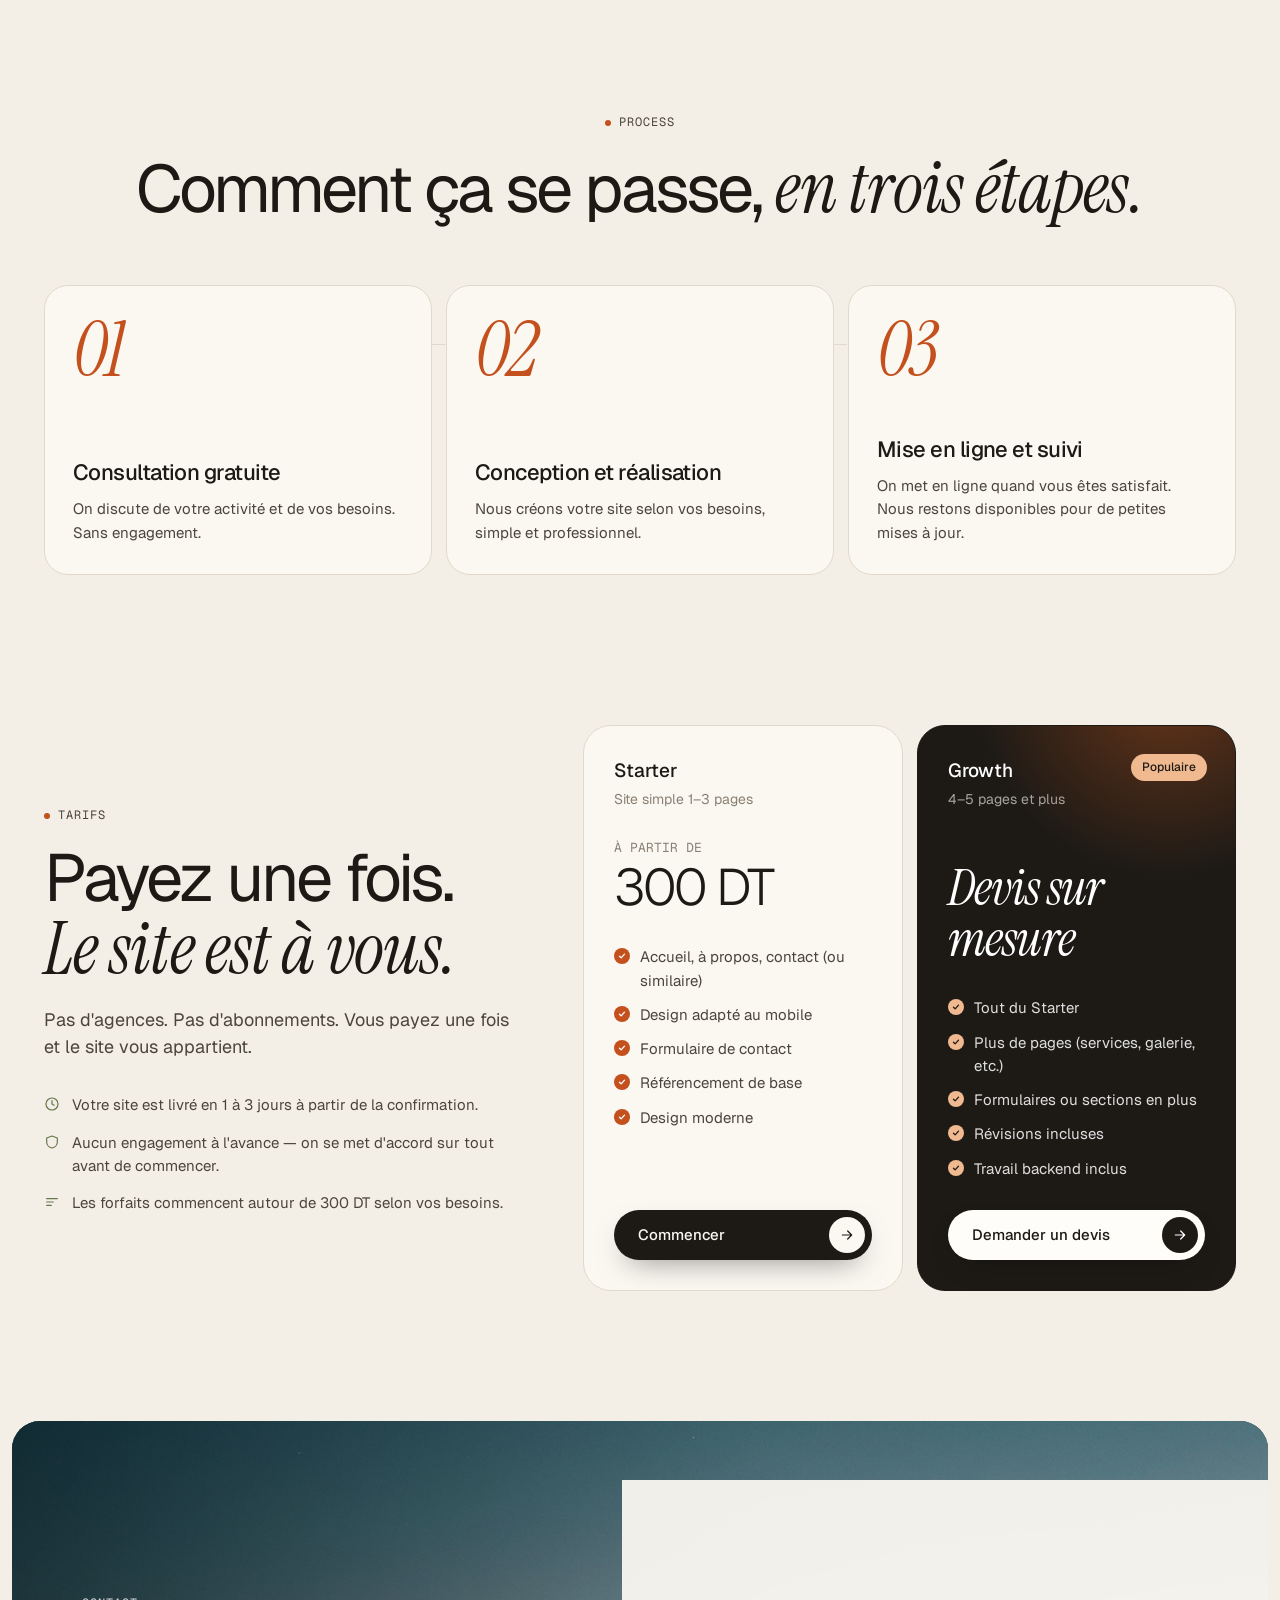
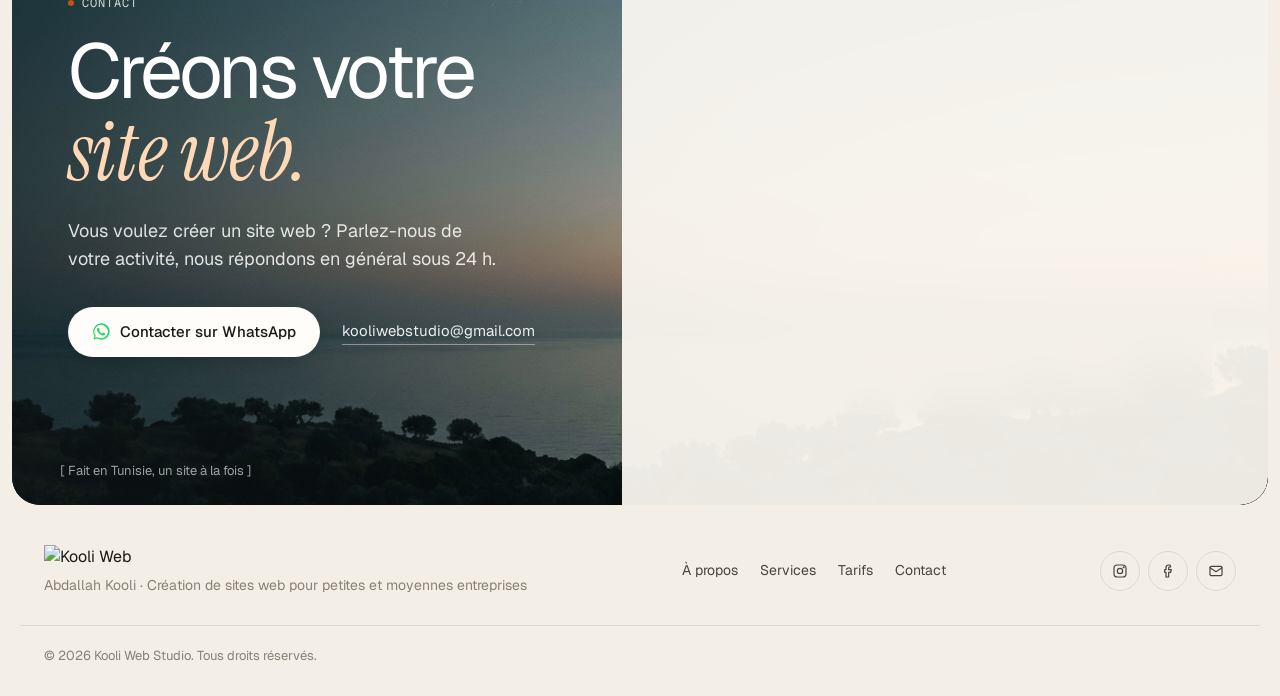
==== commit ceab59c0: "Contact form spam protection: honeypot, token, timer; stricter Apps Script with Spam sheet Co-Author" ====
--- a/index.html
+++ b/index.html
@@ -23,7 +23,7 @@
   <link rel="preconnect" href="https://fonts.googleapis.com">
   <link rel="preconnect" href="https://fonts.gstatic.com" crossorigin>
   <link href="https://fonts.googleapis.com/css2?family=Geist:wght@300..700&family=Geist+Mono:wght@400;500&family=Instrument+Serif:ital@0;1&display=swap" rel="stylesheet">
-  <link rel="stylesheet" href="css/style.css">
+  <link rel="stylesheet" href="css/style.css?v=20261112">
   <script type="application/ld+json">
   {
     "@context": "https://schema.org",
@@ -271,6 +271,10 @@
             </div>
             <iframe name="formTarget" id="formTarget" class="form-target" title="Form submission" tabindex="-1"></iframe>
             <form class="contact-form" id="contact-form" action="https://script.google.com/macros/s/AKfycbyesJxDM-Nned18SRjrLMZ5-6qxHXw6rJcmr1XLJSrqJFvXw07IGDsYGyLOD7Z0eA/exec" method="POST" target="formTarget" aria-label="Contact form">
+              <!-- Spam protection: bots fill the hidden field and skip the token/timer -->
+              <input type="text" name="company_url" class="hp" tabindex="-1" autocomplete="off" aria-hidden="true">
+              <input type="hidden" name="k" value="kws-2026-contact">
+              <input type="hidden" name="e" id="form-elapsed" value="0">
               <div class="field-row">
                 <div class="field">
                   <label for="name" data-i18n="contact.nameLabel">Your name</label>
@@ -327,6 +331,6 @@
     <a href="https://wa.me/21625957969" class="mbar-wa" target="_blank" rel="noopener" aria-label="WhatsApp"><svg viewBox="0 0 24 24"><path d="M20.5 3.5A11 11 0 0 0 3.3 17l-1.3 5 5.1-1.3a11 11 0 0 0 13.4-17.2zM12 20.4a9 9 0 0 1-4.6-1.3l-.3-.2-3 .8.8-3-.2-.3A9 9 0 1 1 12 20.4zm5-6.7c-.3-.1-1.6-.8-1.9-.9-.3-.1-.4-.1-.6.1l-.8 1c-.2.2-.3.2-.6.1a7.4 7.4 0 0 1-3.6-3.2c-.3-.5.3-.4.8-1.4.1-.2 0-.3 0-.4l-.9-2c-.2-.6-.5-.5-.6-.5h-.5a1 1 0 0 0-.7.3 3 3 0 0 0-1 2.3 5.3 5.3 0 0 0 1.1 2.8 12 12 0 0 0 4.6 4.1c1.7.7 2.4.8 3.2.7.5-.1 1.6-.7 1.9-1.3.2-.6.2-1.2.2-1.3-.1-.2-.3-.2-.6-.4z"/></svg></a>
   </div>
 
-  <script src="js/main.js"></script>
+  <script src="js/main.js?v=20261112"></script>
 </body>
 </html>
--- a/css/style.css
+++ b/css/style.css
@@ -209,6 +209,7 @@
 .no-spam{text-align:center;font-size:13px;color:var(--ink-3)}
 .form-success{background:#E7EEDC;color:#33441F;border-radius:14px;padding:14px 16px;font-size:14.5px;margin-bottom:16px}
 .form-target{display:none}
+.hp{position:absolute!important;left:-9999px;top:auto;width:1px;height:1px;opacity:0;pointer-events:none}
 .contact-whisper{position:absolute;left:48px;bottom:24px;font-size:13px;color:rgba(255,255,255,.6)}
 
 /* Footer */
